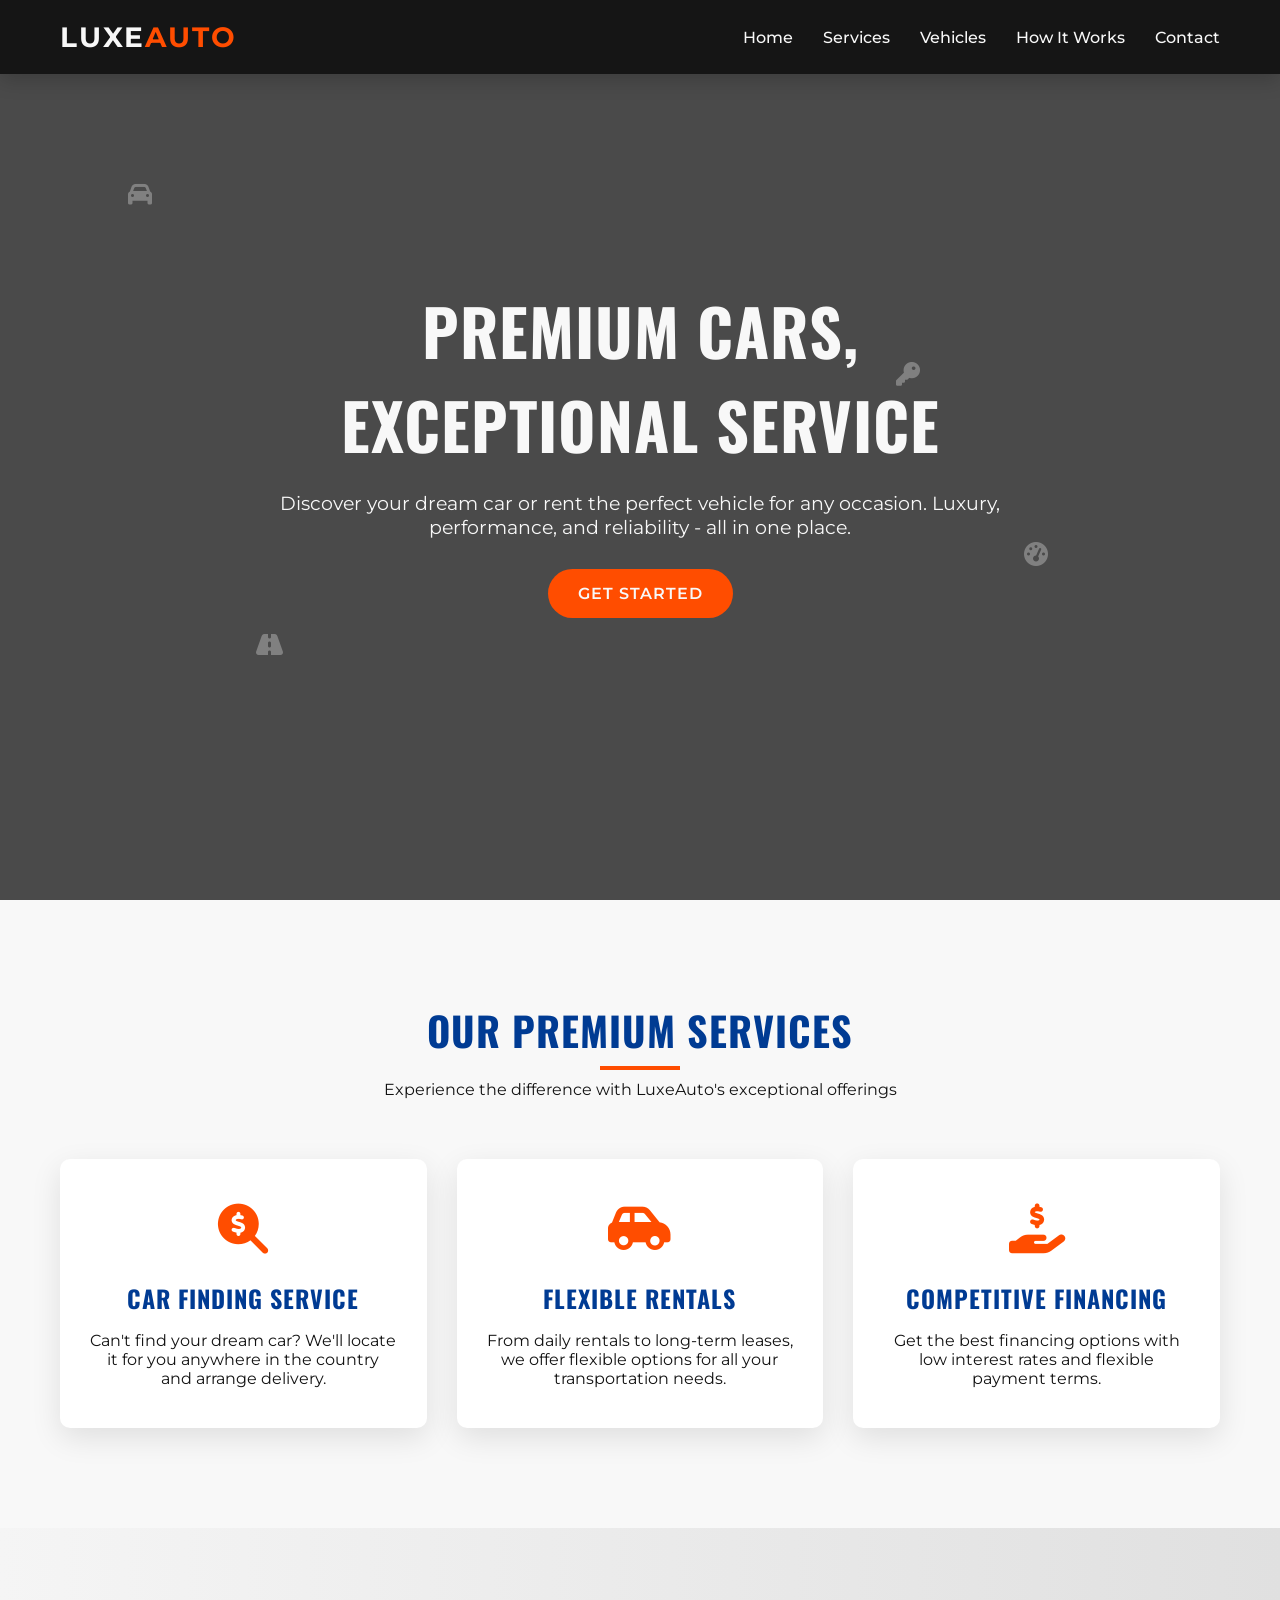
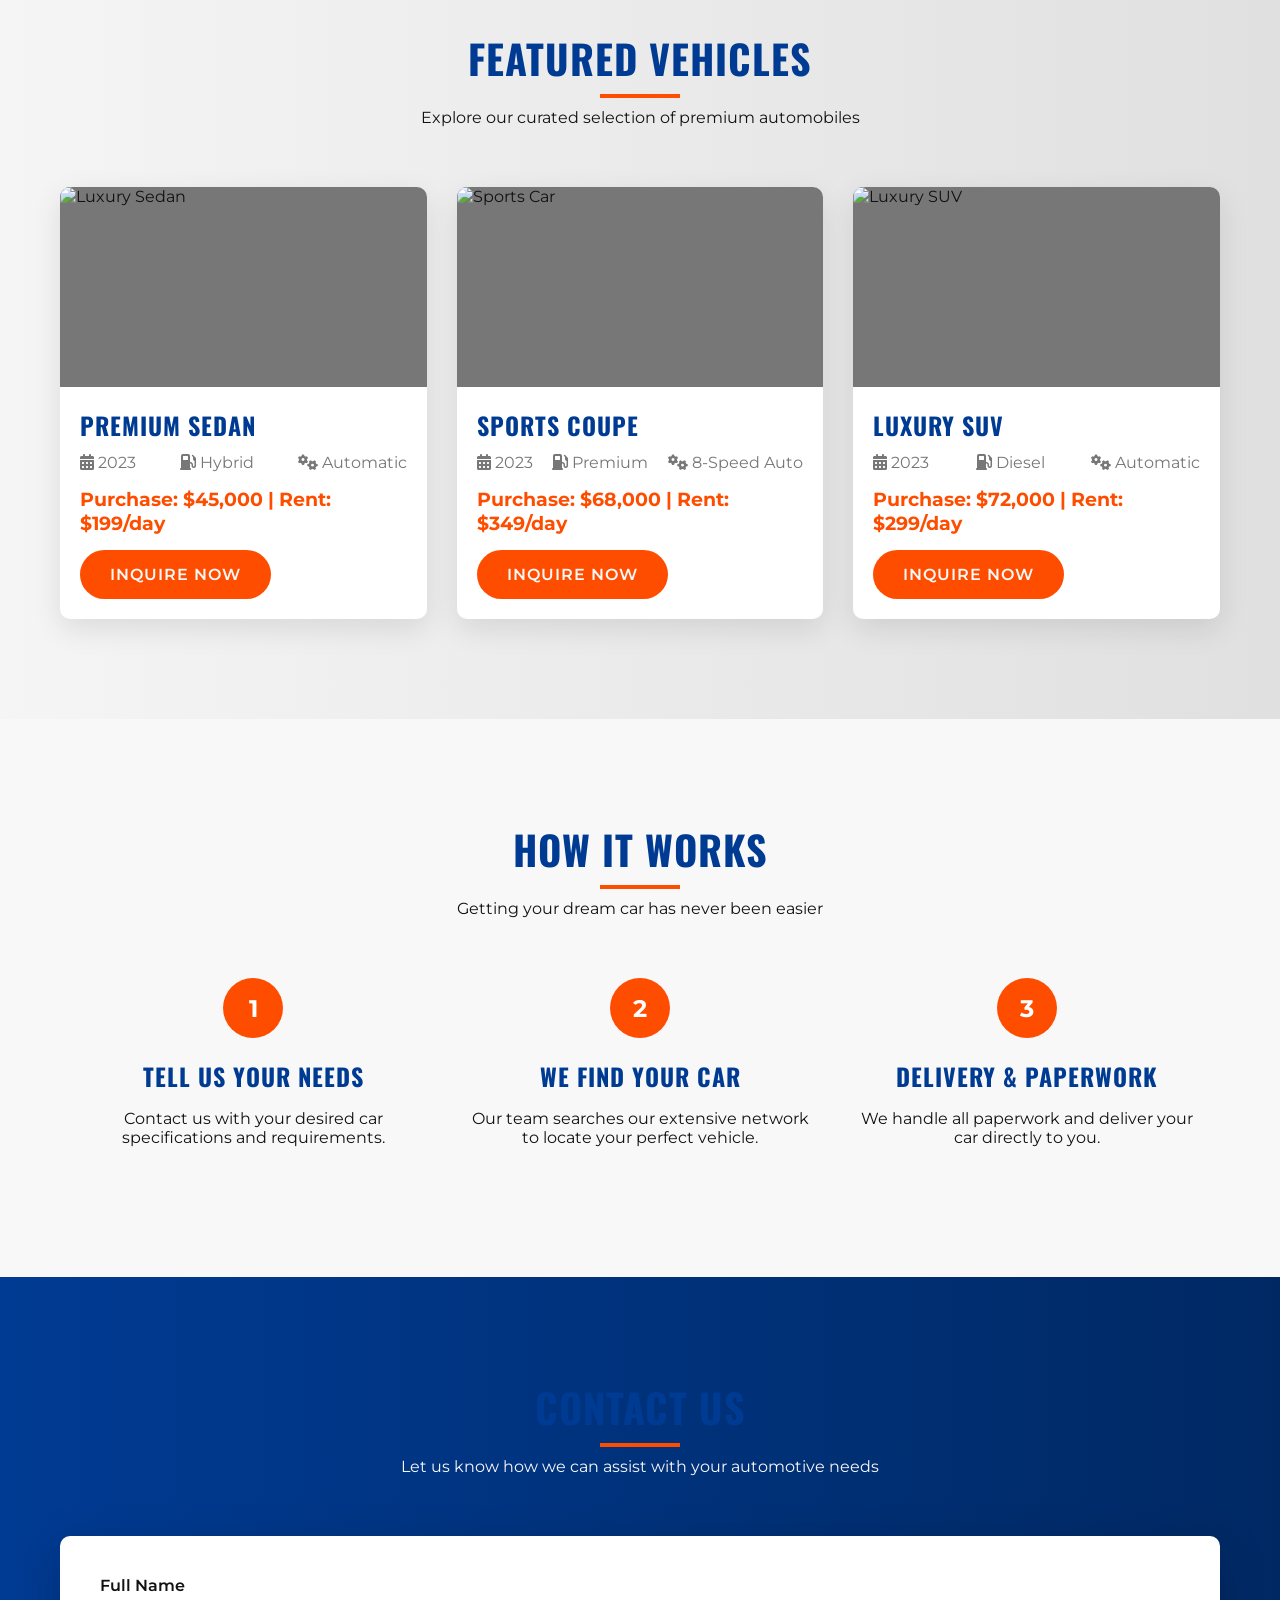
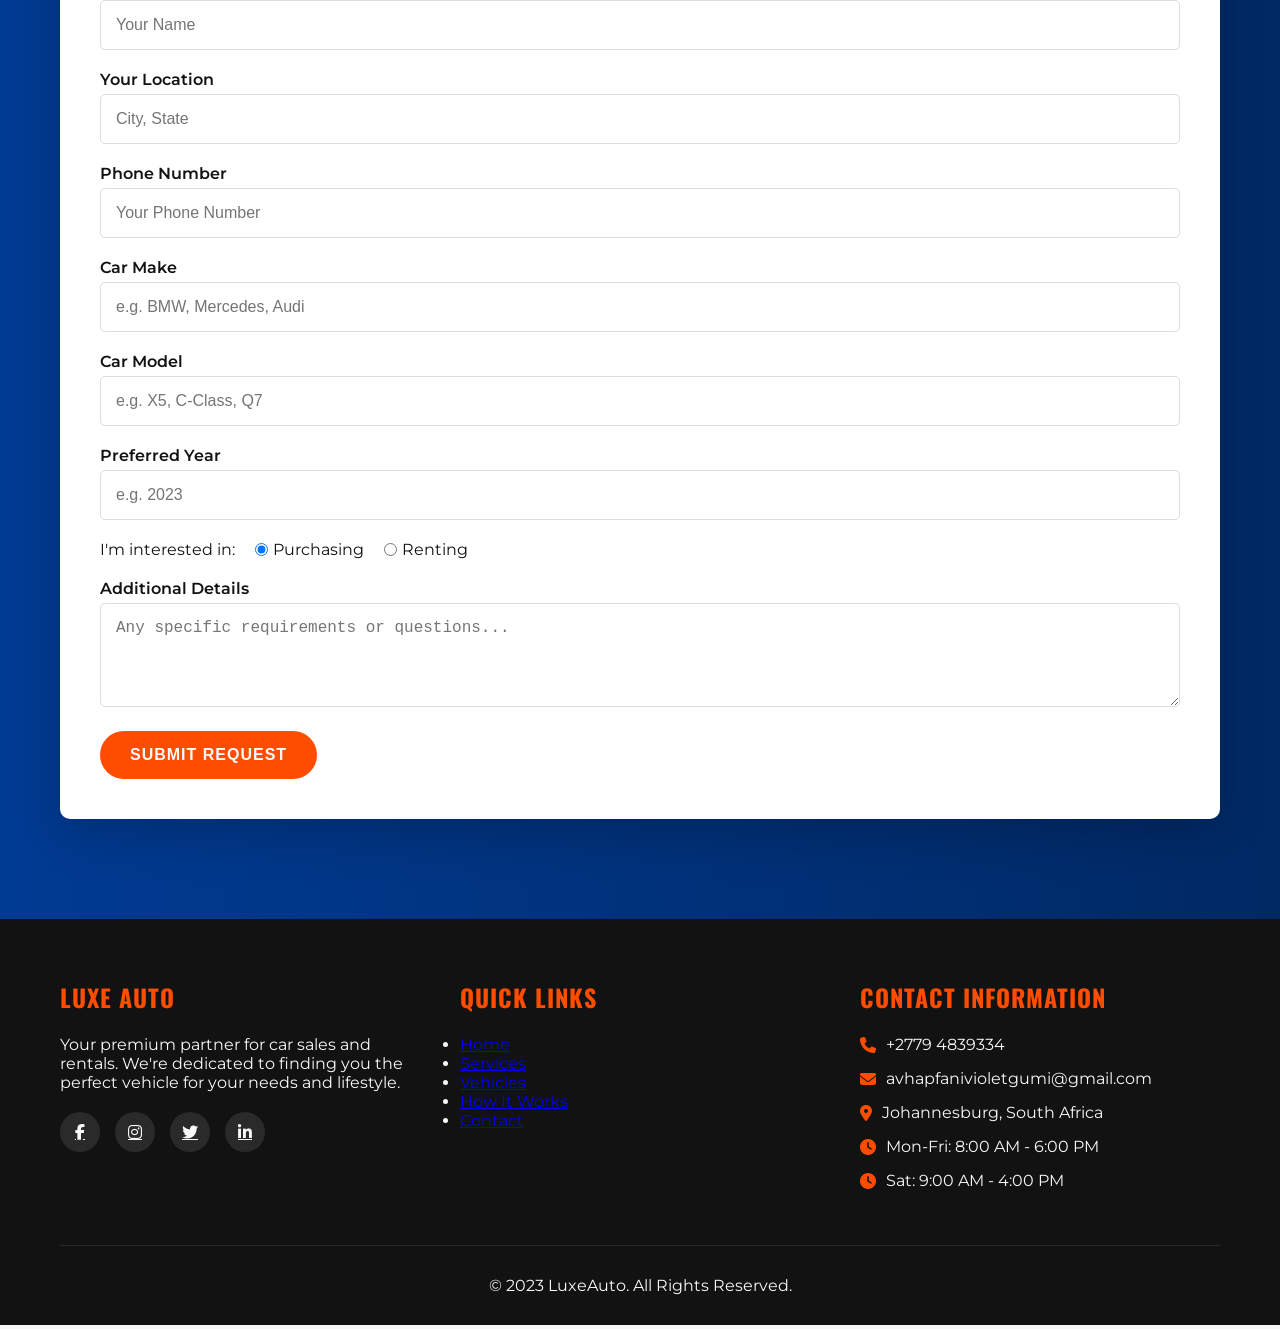
==== index.html @ b111d499 "Update index.html" ====
<!DOCTYPE html>
<html lang="en">
<head>
    <meta charset="UTF-8">
    <meta name="viewport" content="width=device-width, initial-scale=1.0">
    <title>LuxeAuto | Premium Car Sales & Rentals</title>
    <link rel="stylesheet" href="https://cdnjs.cloudflare.com/ajax/libs/font-awesome/6.4.0/css/all.min.css">
    <link href="https://fonts.googleapis.com/css2?family=Montserrat:wght@300;400;600;700&family=Oswald:wght@500;600;700&display=swap" rel="stylesheet">
    <style>
        :root {
            --primary: #ff4d00;
            --secondary: #003b93;
            --dark: #121212;
            --light: #f8f8f8;
            --gray: #777;
        }
        
        * {
            margin: 0;
            padding: 0;
            box-sizing: border-box;
        }
        
        body {
            font-family: 'Montserrat', sans-serif;
            color: var(--dark);
            background-color: var(--light);
            overflow-x: hidden;
        }
        
        h1, h2, h3, h4, h5 {
            font-family: 'Oswald', sans-serif;
            text-transform: uppercase;
            letter-spacing: 1px;
        }
        
        .container {
            width: 100%;
            max-width: 1200px;
            margin: 0 auto;
            padding: 0 20px;
        }
        
        /* Header & Navigation */
        header {
            background-color: rgba(18, 18, 18, 0.95);
            position: fixed;
            width: 100%;
            z-index: 1000;
            box-shadow: 0 5px 20px rgba(0, 0, 0, 0.2);
        }
        
        .header-content {
            display: flex;
            justify-content: space-between;
            align-items: center;
            padding: 20px 0;
        }
        
        .logo {
            display: flex;
            align-items: center;
        }
        
        .logo-text {
            color: var(--light);
            font-size: 28px;
            font-weight: 700;
            letter-spacing: 2px;
        }
        
        .logo-text span {
            color: var(--primary);
        }
        
        nav ul {
            display: flex;
            list-style: none;
        }
        
        nav ul li {
            margin-left: 30px;
        }
        
        nav ul li a {
            color: var(--light);
            text-decoration: none;
            font-size: 16px;
            font-weight: 500;
            transition: color 0.3s;
        }
        
        nav ul li a:hover {
            color: var(--primary);
        }
        
        /* Hero Section */
        .hero {
            height: 100vh;
            background: linear-gradient(rgba(0, 0, 0, 0.7), rgba(0, 0, 0, 0.7)), url('https://images.unsplash.com/photo-1535732820275-9ffd998cac22?ixlib=rb-4.0.3&ixid=M3wxMjA3fDB8MHxwaG90by1wYWdlfHx8fGVufDB8fHx8fA%3D%3D&auto=format&fit=crop&w=1770&q=80') no-repeat center center/cover;
            display: flex;
            align-items: center;
            text-align: center;
            color: var(--light);
            position: relative;
            overflow: hidden;
        }
        
        .hero-content {
            max-width: 800px;
            margin: 0 auto;
            padding: 0 20px;
            z-index: 2;
        }
        
        .hero h1 {
            font-size: 4rem;
            margin-bottom: 20px;
            animation: fadeInDown 1.5s ease;
        }
        
        .hero p {
            font-size: 1.2rem;
            margin-bottom: 30px;
            animation: fadeInUp 1.5s ease;
        }
        
        .btn {
            display: inline-block;
            padding: 15px 30px;
            background-color: var(--primary);
            color: var(--light);
            text-decoration: none;
            border-radius: 30px;
            font-weight: 600;
            text-transform: uppercase;
            letter-spacing: 1px;
            transition: all 0.3s;
            border: none;
            cursor: pointer;
            font-size: 16px;
        }
        
        .btn:hover {
            background-color: var(--secondary);
            transform: translateY(-3px);
            box-shadow: 0 10px 20px rgba(0, 0, 0, 0.2);
        }
        
        /* Features Section */
        .features {
            padding: 100px 0;
            background-color: var(--light);
        }
        
        .section-title {
            text-align: center;
            margin-bottom: 60px;
        }
        
        .section-title h2 {
            font-size: 2.5rem;
            color: var(--secondary);
            margin-bottom: 20px;
            position: relative;
            display: inline-block;
        }
        
        .section-title h2::after {
            content: '';
            position: absolute;
            bottom: -10px;
            left: 50%;
            transform: translateX(-50%);
            width: 80px;
            height: 4px;
            background-color: var(--primary);
        }
        
        .features-grid {
            display: grid;
            grid-template-columns: repeat(auto-fit, minmax(300px, 1fr));
            gap: 30px;
        }
        
        .feature-card {
            background-color: white;
            padding: 40px 30px;
            border-radius: 10px;
            text-align: center;
            box-shadow: 0 10px 30px rgba(0, 0, 0, 0.1);
            transition: transform 0.3s, box-shadow 0.3s;
        }
        
        .feature-card:hover {
            transform: translateY(-10px);
            box-shadow: 0 15px 40px rgba(0, 0, 0, 0.2);
        }
        
        .feature-icon {
            font-size: 50px;
            color: var(--primary);
            margin-bottom: 20px;
        }
        
        .feature-card h3 {
            font-size: 1.5rem;
            margin-bottom: 15px;
            color: var(--secondary);
        }
        
        /* Cars Showcase */
        .showcase {
            padding: 100px 0;
            background: linear-gradient(to right, #f5f5f5, #e0e0e0);
        }
        
        .cars-grid {
            display: grid;
            grid-template-columns: repeat(auto-fit, minmax(300px, 1fr));
            gap: 30px;
        }
        
        .car-card {
            background-color: white;
            border-radius: 10px;
            overflow: hidden;
            box-shadow: 0 10px 30px rgba(0, 0, 0, 0.1);
            transition: transform 0.3s;
        }
        
        .car-card:hover {
            transform: translateY(-10px);
        }
        
        .car-image {
            height: 200px;
            background-color: var(--gray);
            overflow: hidden;
        }
        
        .car-image img {
            width: 100%;
            height: 100%;
            object-fit: cover;
            transition: transform 0.5s;
        }
        
        .car-card:hover .car-image img {
            transform: scale(1.1);
        }
        
        .car-details {
            padding: 20px;
        }
        
        .car-details h3 {
            font-size: 1.5rem;
            margin-bottom: 10px;
            color: var(--secondary);
        }
        
        .car-specs {
            display: flex;
            justify-content: space-between;
            margin-bottom: 15px;
            color: var(--gray);
        }
        
        .car-price {
            color: var(--primary);
            font-weight: 700;
            font-size: 1.2rem;
            margin-bottom: 15px;
        }
        
        /* How It Works */
        .process {
            padding: 100px 0;
            background-color: var(--light);
        }
        
        .steps {
            display: flex;
            justify-content: space-between;
            margin-top: 50px;
            flex-wrap: wrap;
        }
        
        .step {
            flex: 1;
            min-width: 250px;
            text-align: center;
            padding: 0 20px;
            position: relative;
            margin-bottom: 30px;
        }
        
        .step-number {
            width: 60px;
            height: 60px;
            background-color: var(--primary);
            color: white;
            border-radius: 50%;
            display: flex;
            align-items: center;
            justify-content: center;
            font-size: 24px;
            font-weight: 700;
            margin: 0 auto 20px;
        }
        
        .step h3 {
            font-size: 1.5rem;
            margin-bottom: 15px;
            color: var(--secondary);
        }
        
        /* Contact Form */
        .contact {
            padding: 100px 0;
            background: linear-gradient(to right, var(--secondary), #002964);
            color: var(--light);
        }
        
        .contact-form {
            background-color: white;
            padding: 40px;
            border-radius: 10px;
            box-shadow: 0 15px 50px rgba(0, 0, 0, 0.2);
            color: var(--dark);
        }
        
        .form-group {
            margin-bottom: 20px;
        }
        
        .form-group label {
            display: block;
            margin-bottom: 5px;
            font-weight: 600;
        }
        
        .form-control {
            width: 100%;
            padding: 15px;
            border: 1px solid #ddd;
            border-radius: 5px;
            font-size: 16px;
            transition: border-color 0.3s;
        }
        
        .form-control:focus {
            border-color: var(--primary);
            outline: none;
        }
        
        .radio-group {
            display: flex;
            gap: 20px;
            margin-bottom: 20px;
        }
        
        .radio-option {
            display: flex;
            align-items: center;
        }
        
        .radio-option input {
            margin-right: 5px;
        }
        
        /* Footer */
        footer {
            background-color: var(--dark);
            color: var(--light);
            padding: 60px 0 30px;
        }
        
        .footer-content {
            display: grid;
            grid-template-columns: repeat(auto-fit, minmax(250px, 1fr));
            gap: 40px;
            margin-bottom: 40px;
        }
        
        .footer-section h3 {
            font-size: 1.5rem;
            margin-bottom: 20px;
            color: var(--primary);
        }
        
        .contact-info {
            list-style: none;
        }
        
        .contact-info li {
            margin-bottom: 15px;
            display: flex;
            align-items: center;
        }
        
        .contact-info i {
            margin-right: 10px;
            color: var(--primary);
        }
        
        .social-icons {
            display: flex;
            gap: 15px;
            margin-top: 20px;
        }
        
        .social-icons a {
            display: inline-flex;
            align-items: center;
            justify-content: center;
            width: 40px;
            height: 40px;
            background-color: rgba(255, 255, 255, 0.1);
            border-radius: 50%;
            color: var(--light);
            transition: all 0.3s;
        }
        
        .social-icons a:hover {
            background-color: var(--primary);
            transform: translateY(-3px);
        }
        
        .footer-bottom {
            text-align: center;
            padding-top: 30px;
            border-top: 1px solid rgba(255, 255, 255, 0.1);
        }
        
        /* Animations */
        @keyframes fadeInDown {
            from {
                opacity: 0;
                transform: translateY(-50px);
            }
            to {
                opacity: 1;
                transform: translateY(0);
            }
        }
        
        @keyframes fadeInUp {
            from {
                opacity: 0;
                transform: translateY(50px);
            }
            to {
                opacity: 1;
                transform: translateY(0);
            }
        }
        
        .animate {
            opacity: 0;
            transform: translateY(50px);
            transition: opacity 0.8s ease, transform 0.8s ease;
        }
        
        .animate.animated {
            opacity: 1;
            transform: translateY(0);
        }
        
        /* Moving elements */
        .moving-element {
            position: absolute;
            animation: move 20s linear infinite;
        }
        
        @keyframes move {
            0% {
                transform: translate(0, 0) rotate(0deg);
            }
            25% {
                transform: translate(100px, 50px) rotate(90deg);
            }
            50% {
                transform: translate(50px, 100px) rotate(180deg);
            }
            75% {
                transform: translate(-50px, 50px) rotate(270deg);
            }
            100% {
                transform: translate(0, 0) rotate(360deg);
            }
        }
        
        /* Responsive */
        @media (max-width: 768px) {
            .header-content {
                flex-direction: column;
                text-align: center;
            }
            
            nav ul {
                margin-top: 20px;
                justify-content: center;
            }
            
            nav ul li {
                margin: 0 10px;
            }
            
            .hero h1 {
                font-size: 2.5rem;
            }
            
            .steps {
                flex-direction: column;
            }
            
            .step {
                margin-bottom: 40px;
            }
        }
    </style>
</head>
<body>
    <!-- Header -->
    <header>
        <div class="container">
            <div class="header-content">
                <div class="logo">
                    <div class="logo-text">LUXE<span>AUTO</span></div>
                </div>
                <nav>
                    <ul>
                        <li><a href="#home">Home</a></li>
                        <li><a href="#features">Services</a></li>
                        <li><a href="#showcase">Vehicles</a></li>
                        <li><a href="#process">How It Works</a></li>
                        <li><a href="#contact">Contact</a></li>
                    </ul>
                </nav>
            </div>
        </div>
    </header>

    <!-- Hero Section -->
    <section class="hero" id="home">
        <div class="hero-content">
            <h1>Premium Cars, Exceptional Service</h1>
            <p>Discover your dream car or rent the perfect vehicle for any occasion. Luxury, performance, and reliability - all in one place.</p>
            <a href="#contact" class="btn">Get Started</a>
        </div>
        
        <!-- Animated elements -->
        <div class="moving-element" style="top: 20%; left: 10%; font-size: 24px; color: rgba(255,255,255,0.3);">
            <i class="fas fa-car"></i>
        </div>
        <div class="moving-element" style="top: 60%; left: 80%; font-size: 24px; color: rgba(255,255,255,0.3);">
            <i class="fas fa-tachometer-alt"></i>
        </div>
        <div class="moving-element" style="top: 40%; left: 70%; font-size: 24px; color: rgba(255,255,255,0.3);">
            <i class="fas fa-key"></i>
        </div>
        <div class="moving-element" style="top: 70%; left: 20%; font-size: 24px; color: rgba(255,255,255,0.3);">
            <i class="fas fa-road"></i>
        </div>
    </section>

    <!-- Features Section -->
    <section class="features" id="features">
        <div class="container">
            <div class="section-title">
                <h2>Our Premium Services</h2>
                <p>Experience the difference with LuxeAuto's exceptional offerings</p>
            </div>
            <div class="features-grid">
                <div class="feature-card animate">
                    <div class="feature-icon">
                        <i class="fas fa-search-dollar"></i>
                    </div>
                    <h3>Car Finding Service</h3>
                    <p>Can't find your dream car? We'll locate it for you anywhere in the country and arrange delivery.</p>
                </div>
                <div class="feature-card animate">
                    <div class="feature-icon">
                        <i class="fas fa-car-side"></i>
                    </div>
                    <h3>Flexible Rentals</h3>
                    <p>From daily rentals to long-term leases, we offer flexible options for all your transportation needs.</p>
                </div>
                <div class="feature-card animate">
                    <div class="feature-icon">
                        <i class="fas fa-hand-holding-usd"></i>
                    </div>
                    <h3>Competitive Financing</h3>
                    <p>Get the best financing options with low interest rates and flexible payment terms.</p>
                </div>
            </div>
        </div>
    </section>

    <!-- Cars Showcase -->
    <section class="showcase" id="showcase">
        <div class="container">
            <div class="section-title">
                <h2>Featured Vehicles</h2>
                <p>Explore our curated selection of premium automobiles</p>
            </div>
            <div class="cars-grid">
                <div class="car-card animate">
                    <div class="car-image">
                        <img src="https://images.unsplash.com/photo-1549399542-7e82138d43aa?ixlib=rb-4.0.3&ixid=M3wxMjA3fDB8MHxwaG90by1wYWdlfHx8fGVufDB8fHx8fA%3D%3D&auto=format&fit=crop&w=774&q=80" alt="Luxury Sedan">
                    </div>
                    <div class="car-details">
                        <h3>Premium Sedan</h3>
                        <div class="car-specs">
                            <span><i class="fas fa-calendar-alt"></i> 2023</span>
                            <span><i class="fas fa-gas-pump"></i> Hybrid</span>
                            <span><i class="fas fa-cogs"></i> Automatic</span>
                        </div>
                        <div class="car-price">
                            Purchase: $45,000 | Rent: $199/day
                        </div>
                        <a href="#contact" class="btn">Inquire Now</a>
                    </div>
                </div>
                <div class="car-card animate">
                    <div class="car-image">
                        <img src="https://images.unsplash.com/photo-1553440569-bcc63803a83d?ixlib=rb-4.0.3&ixid=M3wxMjA3fDB8MHxwaG90by1wYWdlfHx8fGVufDB8fHx8fA%3D%3D&auto=format&fit=crop&w=775&q=80" alt="Sports Car">
                    </div>
                    <div class="car-details">
                        <h3>Sports Coupe</h3>
                        <div class="car-specs">
                            <span><i class="fas fa-calendar-alt"></i> 2023</span>
                            <span><i class="fas fa-gas-pump"></i> Premium</span>
                            <span><i class="fas fa-cogs"></i> 8-Speed Auto</span>
                        </div>
                        <div class="car-price">
                            Purchase: $68,000 | Rent: $349/day
                        </div>
                        <a href="#contact" class="btn">Inquire Now</a>
                    </div>
                </div>
                <div class="car-card animate">
                    <div class="car-image">
                        <img src="https://images.unsplash.com/photo-1503376780353-7e6692767b70?ixlib=rb-4.0.3&ixid=M3wxMjA3fDB8MHxwaG90by1wYWdlfHx8fGVufDB8fHx8fA%3D%3D&auto=format&fit=crop&w=1770&q=80" alt="Luxury SUV">
                    </div>
                    <div class="car-details">
                        <h3>Luxury SUV</h3>
                        <div class="car-specs">
                            <span><i class="fas fa-calendar-alt"></i> 2023</span>
                            <span><i class="fas fa-gas-pump"></i> Diesel</span>
                            <span><i class="fas fa-cogs"></i> Automatic</span>
                        </div>
                        <div class="car-price">
                            Purchase: $72,000 | Rent: $299/day
                        </div>
                        <a href="#contact" class="btn">Inquire Now</a>
                    </div>
                </div>
            </div>
        </div>
    </section>

    <!-- How It Works -->
    <section class="process" id="process">
        <div class="container">
            <div class="section-title">
                <h2>How It Works</h2>
                <p>Getting your dream car has never been easier</p>
            </div>
            <div class="steps">
                <div class="step animate">
                    <div class="step-number">1</div>
                    <h3>Tell Us Your Needs</h3>
                    <p>Contact us with your desired car specifications and requirements.</p>
                </div>
                <div class="step animate">
                    <div class="step-number">2</div>
                    <h3>We Find Your Car</h3>
                    <p>Our team searches our extensive network to locate your perfect vehicle.</p>
                </div>
                <div class="step animate">
                    <div class="step-number">3</div>
                    <h3>Delivery & Paperwork</h3>
                    <p>We handle all paperwork and deliver your car directly to you.</p>
                </div>
            </div>
        </div>
    </section>

    <!-- Contact Form -->
    <section class="contact" id="contact">
        <div class="container">
            <div class="section-title">
                <h2>Contact Us</h2>
                <p>Let us know how we can assist with your automotive needs</p>
            </div>
            <div class="contact-form animate">
                <form id="carRequestForm">
                    <div class="form-group">
                        <label for="name">Full Name</label>
                        <input type="text" id="name" class="form-control" placeholder="Your Name" required>
                    </div>
                    <div class="form-group">
                        <label for="location">Your Location</label>
                        <input type="text" id="location" class="form-control" placeholder="City, State" required>
                    </div>
                    <div class="form-group">
                        <label for="phone">Phone Number</label>
                        <input type="tel" id="phone" class="form-control" placeholder="Your Phone Number" required>
                    </div>
                    <div class="form-group">
                        <label for="carMake">Car Make</label>
                        <input type="text" id="carMake" class="form-control" placeholder="e.g. BMW, Mercedes, Audi" required>
                    </div>
                    <div class="form-group">
                        <label for="carModel">Car Model</label>
                        <input type="text" id="carModel" class="form-control" placeholder="e.g. X5, C-Class, Q7" required>
                    </div>
                    <div class="form-group">
                        <label for="carYear">Preferred Year</label>
                        <input type="number" id="carYear" class="form-control" placeholder="e.g. 2023" min="1990" max="2024" required>
                    </div>
                    <div class="radio-group">
                        <label>I'm interested in:</label>
                        <div class="radio-option">
                            <input type="radio" id="purchase" name="interest" value="purchase" checked>
                            <label for="purchase">Purchasing</label>
                        </div>
                        <div class="radio-option">
                            <input type="radio" id="rent" name="interest" value="rent">
                            <label for="rent">Renting</label>
                        </div>
                    </div>
                    <div class="form-group">
                        <label for="message">Additional Details</label>
                        <textarea id="message" class="form-control" rows="4" placeholder="Any specific requirements or questions..."></textarea>
                    </div>
                    <button type="submit" class="btn">Submit Request</button>
                </form>
            </div>
        </div>
    </section>

    <!-- Footer -->
    <footer>
        <div class="container">
            <div class="footer-content">
                <div class="footer-section">
                    <h3>LUXE AUTO</h3>
                    <p>Your premium partner for car sales and rentals. We're dedicated to finding you the perfect vehicle for your needs and lifestyle.</p>
                    <div class="social-icons">
                        <a href="#"><i class="fab fa-facebook-f"></i></a>
                        <a href="#"><i class="fab fa-instagram"></i></a>
                        <a href="#"><i class="fab fa-twitter"></i></a>
                        <a href="#"><i class="fab fa-linkedin-in"></i></a>
                    </div>
                </div>
                <div class="footer-section">
                    <h3>Quick Links</h3>
                    <ul>
                        <li><a href="#home">Home</a></li>
                        <li><a href="#features">Services</a></li>
                        <li><a href="#showcase">Vehicles</a></li>
                        <li><a href="#process">How It Works</a></li>
                        <li><a href="#contact">Contact</a></li>
                    </ul>
                </div>
                <div class="footer-section">
                    <h3>Contact Information</h3>
                    <ul class="contact-info">
                        <li><i class="fas fa-phone"></i> +2779 4839334</li>
                        <li><i class="fas fa-envelope"></i> avhapfanivioletgumi@gmail.com</li>
                        <li><i class="fas fa-map-marker-alt"></i> Johannesburg, South Africa</li>
                        <li><i class="fas fa-clock"></i> Mon-Fri: 8:00 AM - 6:00 PM</li>
                        <li><i class="fas fa-clock"></i> Sat: 9:00 AM - 4:00 PM</li>
                    </ul>
                </div>
            </div>
            <div class="footer-bottom">
                <p>&copy; 2023 LuxeAuto. All Rights Reserved.</p>
            </div>
        </div>
    </footer>

    <script>
        // Animation on scroll
        document.addEventListener('DOMContentLoaded', function() {
            const animatedElements = document.querySelectorAll('.animate');
            
            const observer = new IntersectionObserver((entries) => {
                entries.forEach(entry => {
                    if (entry.isIntersecting) {
                        entry.target.classList.add('animated');
                    }
                });
            }, {
                threshold: 0.1
            });
            
            animatedElements.forEach(element => {
                observer.observe(element);
            });
            
            // Form submission
            document.getElementById('carRequestForm').addEventListener('submit', function(e) {
                e.preventDefault();
                
                // Get form values
                const name = document.getElementById('name').value;
                const location = document.getElementById('location').value;
                const phone = document.getElementById('phone').value;
                const carMake = document.getElementById('carMake').value;
                const carModel = document.getElementById('carModel').value;
                const carYear = document.getElementById('carYear').value;
                const interest = document.querySelector('input[name="interest"]:checked').value;
                const message = document.getElementById('message').value;
                
                // Create WhatsApp message
                const whatsappMessage = `Hello LuxeAuto!%0A%0A*Car Request Details*%0A%0AName: ${name}%0ALocation: ${location}%0APhone: ${phone}%0AInterest: ${interest}%0ACar: ${carMake} ${carModel} ${carYear}%0AAdditional Details: ${message}`;
                
                // Open WhatsApp with pre-filled message
                window.open(`https://wa.me/27794839334?text=${whatsappMessage}`, '_blank');
                
                // Show success message
                alert('Thank you for your inquiry! We will contact you shortly.');
                this.reset();
            });
        });
    </script>
</body>
</html>
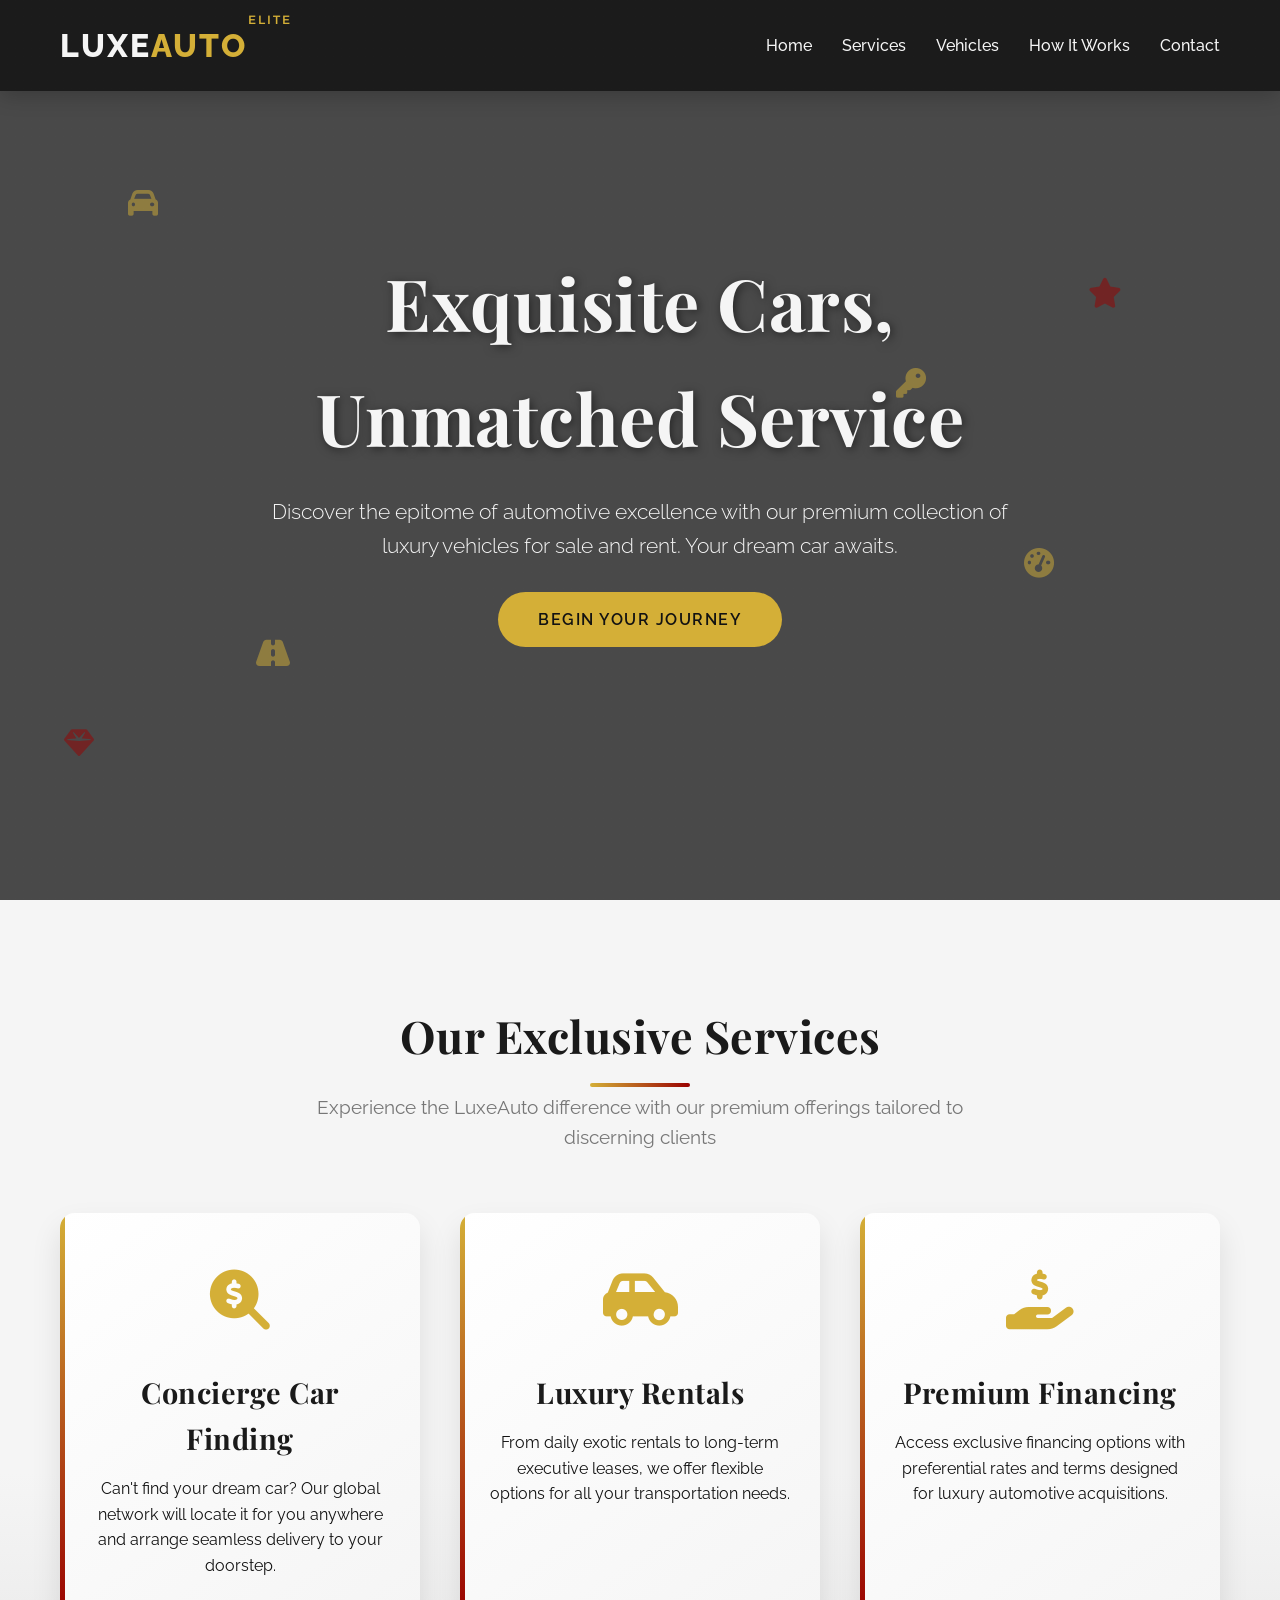
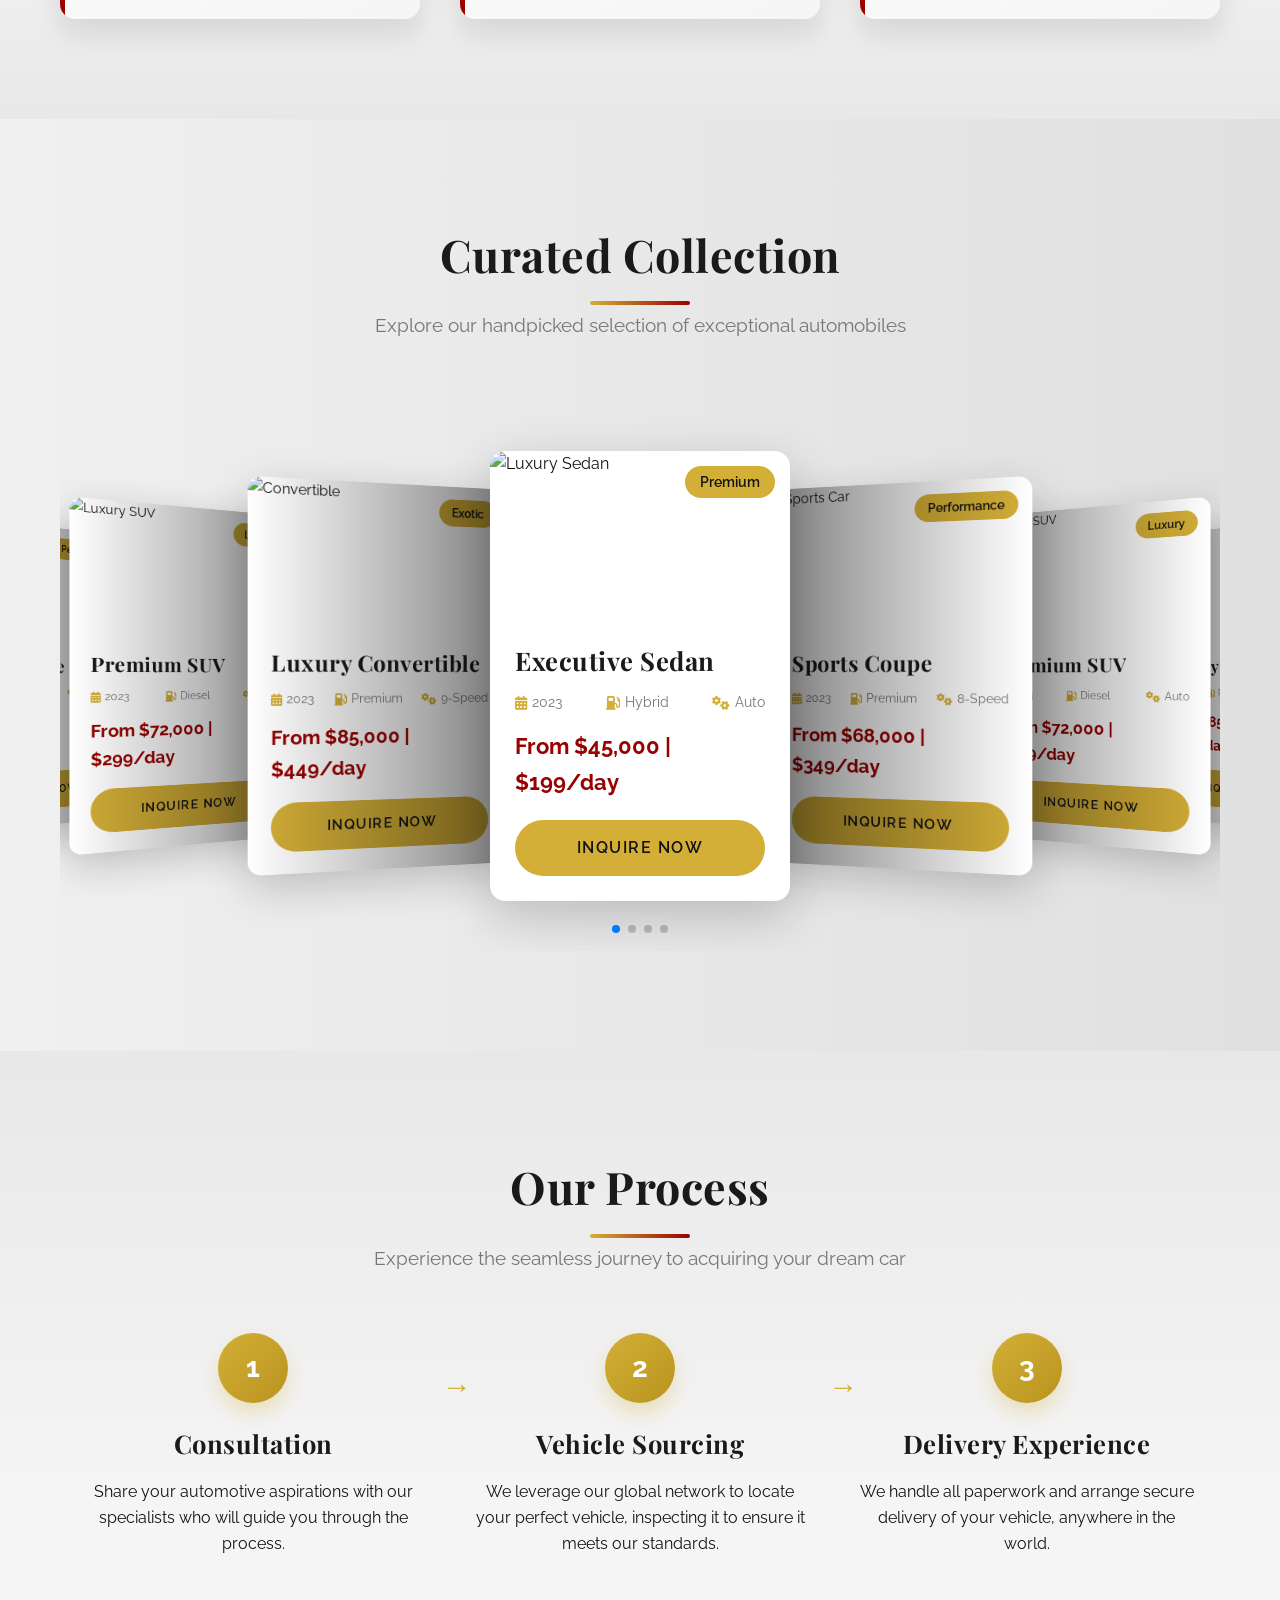
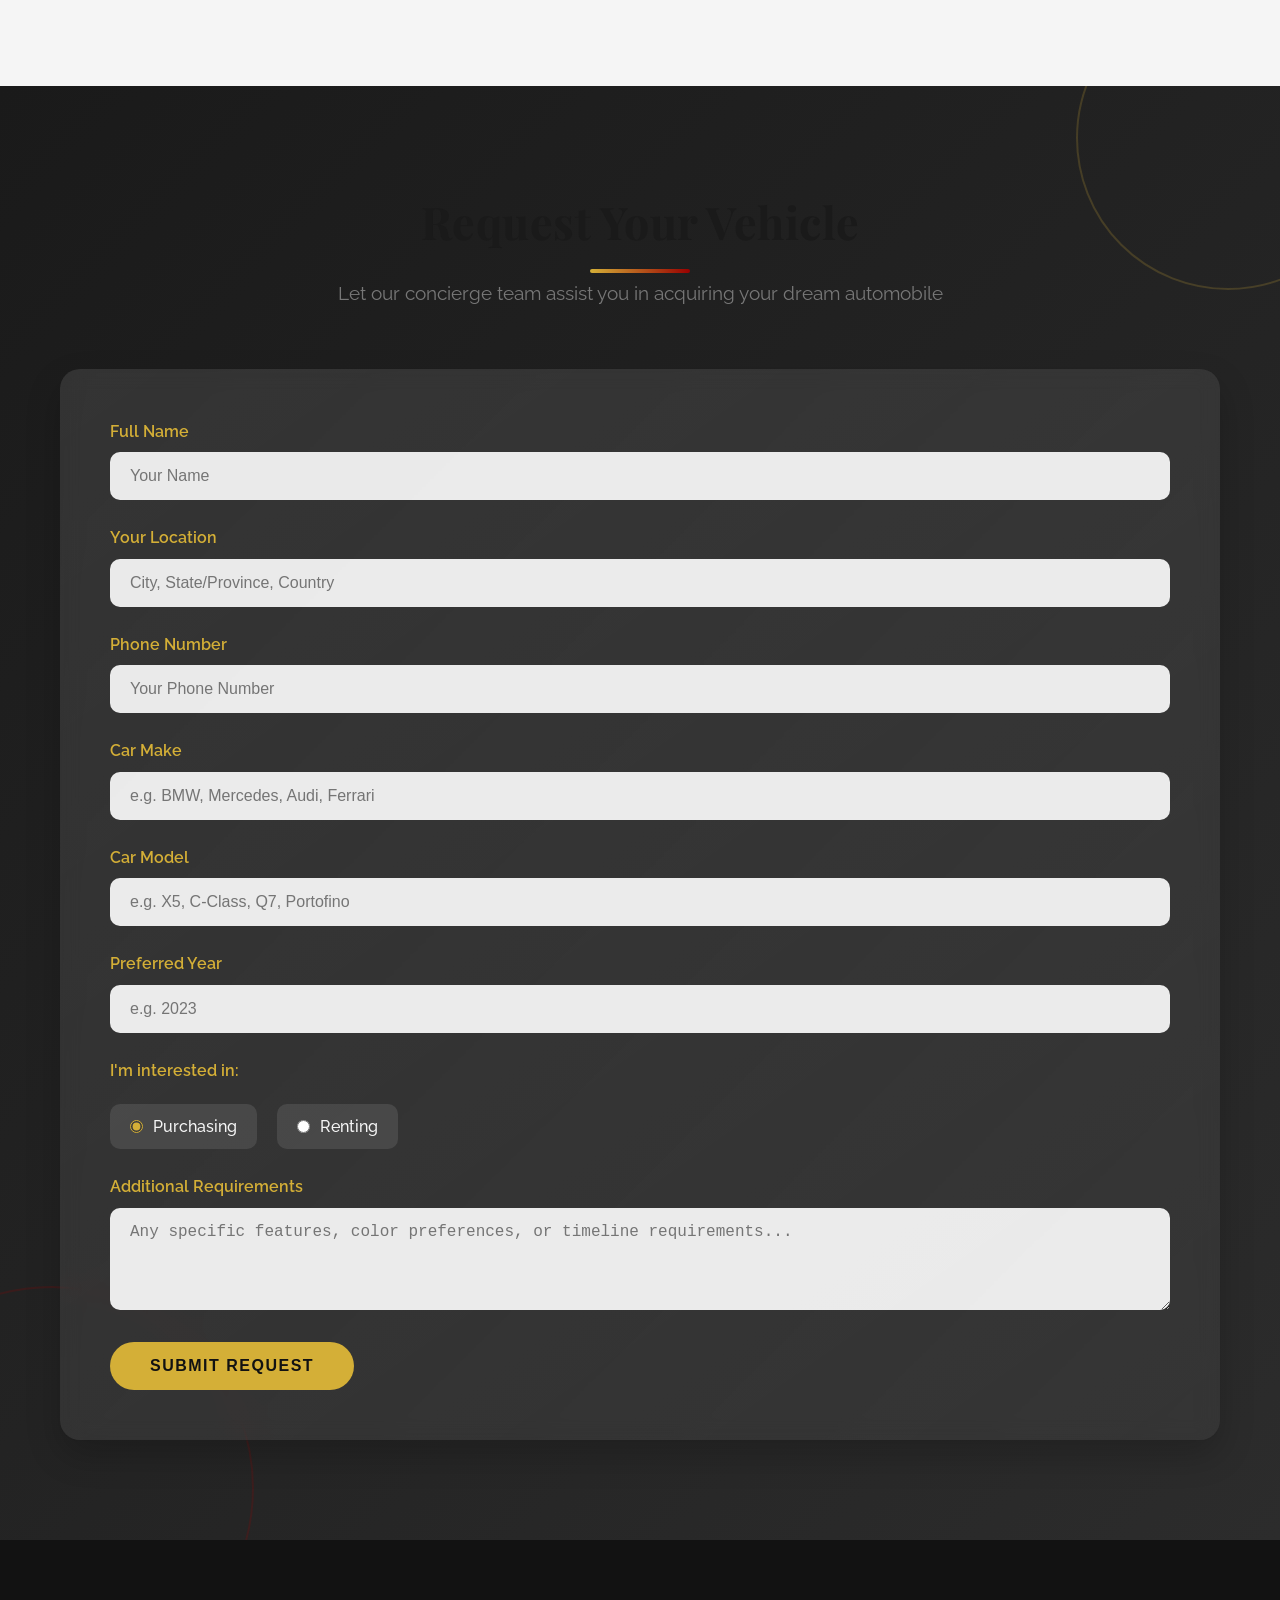
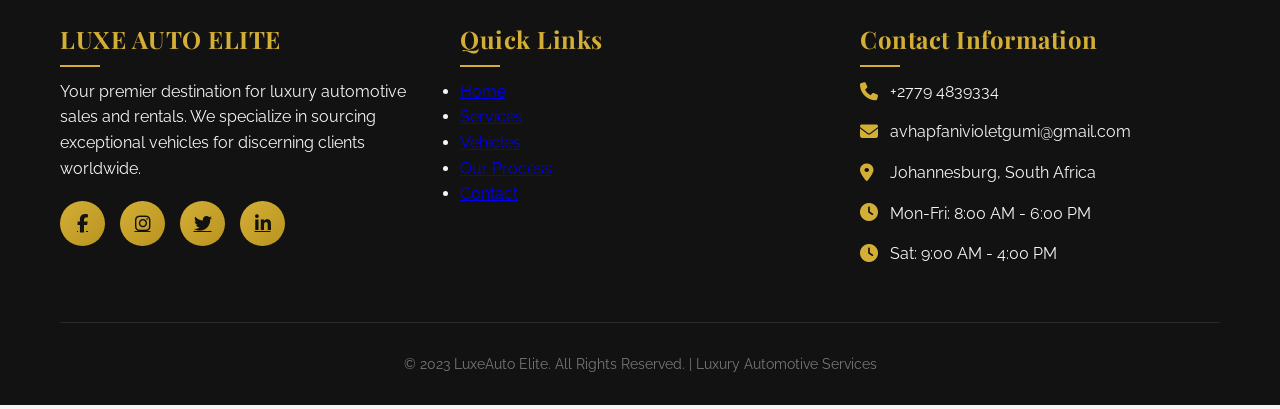
==== commit 5d006279: "Update index.html" ====
--- a/index.html
+++ b/index.html
@@ -3,16 +3,20 @@
 <head>
     <meta charset="UTF-8">
     <meta name="viewport" content="width=device-width, initial-scale=1.0">
-    <title>LuxeAuto | Premium Car Sales & Rentals</title>
+    <title>LuxeAuto Elite | Premium Car Sales & Rentals</title>
     <link rel="stylesheet" href="https://cdnjs.cloudflare.com/ajax/libs/font-awesome/6.4.0/css/all.min.css">
-    <link href="https://fonts.googleapis.com/css2?family=Montserrat:wght@300;400;600;700&family=Oswald:wght@500;600;700&display=swap" rel="stylesheet">
+    <link href="https://fonts.googleapis.com/css2?family=Montserrat:wght@300;400;600;700&family=Playfair+Display:wght@400;700;800&family=Raleway:wght@300;400;600;700&display=swap" rel="stylesheet">
+    <link rel="stylesheet" href="https://cdn.jsdelivr.net/npm/swiper@8/swiper-bundle.min.css">
     <style>
         :root {
-            --primary: #ff4d00;
-            --secondary: #003b93;
+            --primary: #D4AF37;
+            --secondary: #1a1a1a;
+            --accent: #990000;
+            --light: #f5f5f5;
             --dark: #121212;
-            --light: #f8f8f8;
             --gray: #777;
+            --gold-light: #f7e8c8;
+            --gold-dark: #b8941f;
         }
         
         * {
@@ -22,16 +26,17 @@
         }
         
         body {
-            font-family: 'Montserrat', sans-serif;
+            font-family: 'Raleway', sans-serif;
             color: var(--dark);
             background-color: var(--light);
             overflow-x: hidden;
+            line-height: 1.6;
         }
         
         h1, h2, h3, h4, h5 {
-            font-family: 'Oswald', sans-serif;
-            text-transform: uppercase;
-            letter-spacing: 1px;
+            font-family: 'Playfair Display', serif;
+            font-weight: 700;
+            letter-spacing: 0.5px;
         }
         
         .container {
@@ -43,11 +48,17 @@
         
         /* Header & Navigation */
         header {
-            background-color: rgba(18, 18, 18, 0.95);
+            background-color: rgba(26, 26, 26, 0.95);
             position: fixed;
             width: 100%;
             z-index: 1000;
             box-shadow: 0 5px 20px rgba(0, 0, 0, 0.2);
+            transition: all 0.4s ease;
+        }
+        
+        header.scrolled {
+            padding: 10px 0;
+            background-color: rgba(26, 26, 26, 0.98);
         }
         
         .header-content {
@@ -55,6 +66,7 @@
             justify-content: space-between;
             align-items: center;
             padding: 20px 0;
+            transition: all 0.3s ease;
         }
         
         .logo {
@@ -64,15 +76,27 @@
         
         .logo-text {
             color: var(--light);
-            font-size: 28px;
-            font-weight: 700;
+            font-size: 32px;
+            font-weight: 800;
             letter-spacing: 2px;
+            position: relative;
         }
         
         .logo-text span {
             color: var(--primary);
         }
         
+        .logo-text::after {
+            content: 'ELITE';
+            position: absolute;
+            top: -10px;
+            right: -45px;
+            font-size: 12px;
+            color: var(--primary);
+            font-family: 'Montserrat', sans-serif;
+            font-weight: 600;
+        }
+        
         nav ul {
             display: flex;
             list-style: none;
@@ -80,6 +104,7 @@
         
         nav ul li {
             margin-left: 30px;
+            position: relative;
         }
         
         nav ul li a {
@@ -88,10 +113,35 @@
             font-size: 16px;
             font-weight: 500;
             transition: color 0.3s;
+            position: relative;
+        }
+        
+        nav ul li a::after {
+            content: '';
+            position: absolute;
+            bottom: -5px;
+            left: 0;
+            width: 0;
+            height: 2px;
+            background-color: var(--primary);
+            transition: width 0.3s ease;
+        }
+        
+        nav ul li a:hover::after {
+            width: 100%;
         }
         
         nav ul li a:hover {
             color: var(--primary);
+        }
+        
+        .mobile-menu-btn {
+            display: none;
+            background: none;
+            border: none;
+            color: var(--light);
+            font-size: 24px;
+            cursor: pointer;
         }
         
         /* Hero Section */
@@ -114,43 +164,67 @@
         }
         
         .hero h1 {
-            font-size: 4rem;
+            font-size: 4.5rem;
             margin-bottom: 20px;
             animation: fadeInDown 1.5s ease;
+            text-shadow: 2px 2px 10px rgba(0, 0, 0, 0.5);
         }
         
         .hero p {
-            font-size: 1.2rem;
+            font-size: 1.3rem;
             margin-bottom: 30px;
             animation: fadeInUp 1.5s ease;
+            font-weight: 300;
         }
         
         .btn {
             display: inline-block;
-            padding: 15px 30px;
+            padding: 15px 40px;
             background-color: var(--primary);
-            color: var(--light);
+            color: var(--dark);
             text-decoration: none;
             border-radius: 30px;
             font-weight: 600;
             text-transform: uppercase;
-            letter-spacing: 1px;
-            transition: all 0.3s;
+            letter-spacing: 1.5px;
+            transition: all 0.4s ease;
             border: none;
             cursor: pointer;
             font-size: 16px;
+            position: relative;
+            overflow: hidden;
+            z-index: 1;
+        }
+        
+        .btn::before {
+            content: '';
+            position: absolute;
+            top: 0;
+            left: -100%;
+            width: 100%;
+            height: 100%;
+            background: linear-gradient(90deg, transparent, rgba(255, 255, 255, 0.3), transparent);
+            transition: all 0.6s ease;
+            z-index: -1;
+        }
+        
+        .btn:hover::before {
+            left: 100%;
         }
         
         .btn:hover {
-            background-color: var(--secondary);
-            transform: translateY(-3px);
-            box-shadow: 0 10px 20px rgba(0, 0, 0, 0.2);
+            background-color: var(--gold-dark);
+            color: var(--light);
+            transform: translateY(-5px);
+            box-shadow: 0 15px 25px rgba(0, 0, 0, 0.3);
         }
         
         /* Features Section */
         .features {
             padding: 100px 0;
-            background-color: var(--light);
+            background: linear-gradient(to bottom, var(--light) 70%, #e8e8e8 100%);
+            position: relative;
+            overflow: hidden;
         }
         
         .section-title {
@@ -159,7 +233,7 @@
         }
         
         .section-title h2 {
-            font-size: 2.5rem;
+            font-size: 2.8rem;
             color: var(--secondary);
             margin-bottom: 20px;
             position: relative;
@@ -169,93 +243,160 @@
         .section-title h2::after {
             content: '';
             position: absolute;
-            bottom: -10px;
+            bottom: -15px;
             left: 50%;
             transform: translateX(-50%);
-            width: 80px;
+            width: 100px;
             height: 4px;
-            background-color: var(--primary);
+            background: linear-gradient(to right, var(--primary), var(--accent));
+            border-radius: 2px;
+        }
+        
+        .section-title p {
+            font-size: 1.2rem;
+            color: var(--gray);
+            max-width: 700px;
+            margin: 0 auto;
         }
         
         .features-grid {
             display: grid;
             grid-template-columns: repeat(auto-fit, minmax(300px, 1fr));
-            gap: 30px;
+            gap: 40px;
         }
         
         .feature-card {
-            background-color: white;
+            background: linear-gradient(145deg, #ffffff, #f5f5f5);
             padding: 40px 30px;
-            border-radius: 10px;
+            border-radius: 15px;
             text-align: center;
-            box-shadow: 0 10px 30px rgba(0, 0, 0, 0.1);
-            transition: transform 0.3s, box-shadow 0.3s;
+            box-shadow: 0 15px 30px rgba(0, 0, 0, 0.1);
+            transition: all 0.4s ease;
+            position: relative;
+            overflow: hidden;
+            z-index: 1;
+        }
+        
+        .feature-card::before {
+            content: '';
+            position: absolute;
+            top: 0;
+            left: 0;
+            width: 5px;
+            height: 100%;
+            background: linear-gradient(to bottom, var(--primary), var(--accent));
+            transition: all 0.4s ease;
+            z-index: -1;
+        }
+        
+        .feature-card:hover::before {
+            width: 100%;
+            opacity: 0.1;
         }
         
         .feature-card:hover {
-            transform: translateY(-10px);
-            box-shadow: 0 15px 40px rgba(0, 0, 0, 0.2);
+            transform: translateY(-15px);
+            box-shadow: 0 20px 40px rgba(0, 0, 0, 0.2);
         }
         
         .feature-icon {
-            font-size: 50px;
+            font-size: 60px;
             color: var(--primary);
             margin-bottom: 20px;
+            transition: all 0.4s ease;
+        }
+        
+        .feature-card:hover .feature-icon {
+            transform: scale(1.2) rotate(10deg);
+            color: var(--accent);
         }
         
         .feature-card h3 {
-            font-size: 1.5rem;
+            font-size: 1.8rem;
             margin-bottom: 15px;
             color: var(--secondary);
+            transition: all 0.4s ease;
+        }
+        
+        .feature-card:hover h3 {
+            color: var(--primary);
         }
         
         /* Cars Showcase */
         .showcase {
             padding: 100px 0;
-            background: linear-gradient(to right, #f5f5f5, #e0e0e0);
-        }
-        
-        .cars-grid {
-            display: grid;
-            grid-template-columns: repeat(auto-fit, minmax(300px, 1fr));
-            gap: 30px;
+            background: linear-gradient(to right, #f0f0f0, #e0e0e0);
+            position: relative;
+        }
+        
+        .swiper {
+            width: 100%;
+            padding: 50px 0;
+        }
+        
+        .swiper-slide {
+            background-position: center;
+            background-size: cover;
+            width: 300px;
+            height: 450px;
+            border-radius: 15px;
+            overflow: hidden;
+            box-shadow: 0 15px 50px rgba(0, 0, 0, 0.2);
+            transition: all 0.4s ease;
+        }
+        
+        .swiper-slide:hover {
+            transform: scale(1.05);
+            box-shadow: 0 20px 60px rgba(0, 0, 0, 0.3);
         }
         
         .car-card {
             background-color: white;
-            border-radius: 10px;
+            border-radius: 15px;
             overflow: hidden;
-            box-shadow: 0 10px 30px rgba(0, 0, 0, 0.1);
-            transition: transform 0.3s;
-        }
-        
-        .car-card:hover {
-            transform: translateY(-10px);
+            height: 100%;
+            display: flex;
+            flex-direction: column;
         }
         
         .car-image {
             height: 200px;
-            background-color: var(--gray);
             overflow: hidden;
+            position: relative;
         }
         
         .car-image img {
             width: 100%;
             height: 100%;
             object-fit: cover;
-            transition: transform 0.5s;
+            transition: transform 0.6s ease;
         }
         
         .car-card:hover .car-image img {
             transform: scale(1.1);
         }
         
+        .car-badge {
+            position: absolute;
+            top: 15px;
+            right: 15px;
+            background: var(--primary);
+            color: var(--dark);
+            padding: 5px 15px;
+            border-radius: 20px;
+            font-weight: 600;
+            font-size: 14px;
+        }
+        
         .car-details {
-            padding: 20px;
+            padding: 25px;
+            flex-grow: 1;
+            display: flex;
+            flex-direction: column;
         }
         
         .car-details h3 {
-            font-size: 1.5rem;
+            font-size: 1.6rem;
             margin-bottom: 10px;
             color: var(--secondary);
         }
@@ -265,19 +406,37 @@
             justify-content: space-between;
             margin-bottom: 15px;
             color: var(--gray);
+            font-size: 14px;
+        }
+        
+        .car-specs span {
+            display: flex;
+            align-items: center;
+        }
+        
+        .car-specs i {
+            margin-right: 5px;
+            color: var(--primary);
         }
         
         .car-price {
-            color: var(--primary);
+            color: var(--accent);
             font-weight: 700;
-            font-size: 1.2rem;
-            margin-bottom: 15px;
+            font-size: 1.4rem;
+            margin-bottom: 20px;
+        }
+        
+        .car-card .btn {
+            margin-top: auto;
+            width: 100%;
+            text-align: center;
         }
         
         /* How It Works */
         .process {
             padding: 100px 0;
-            background-color: var(--light);
+            background: linear-gradient(to bottom, #e8e8e8, var(--light) 70%);
+            position: relative;
         }
         
         .steps {
@@ -296,22 +455,40 @@
             margin-bottom: 30px;
         }
         
+        .step:not(:last-child)::after {
+            content: '→';
+            position: absolute;
+            top: 30px;
+            right: -10px;
+            font-size: 30px;
+            color: var(--primary);
+            transform: translateX(50%);
+            animation: pulse 2s infinite;
+        }
+        
         .step-number {
-            width: 60px;
-            height: 60px;
-            background-color: var(--primary);
+            width: 70px;
+            height: 70px;
+            background: linear-gradient(135deg, var(--primary), var(--gold-dark));
             color: white;
             border-radius: 50%;
             display: flex;
             align-items: center;
             justify-content: center;
-            font-size: 24px;
+            font-size: 28px;
             font-weight: 700;
             margin: 0 auto 20px;
+            box-shadow: 0 10px 20px rgba(212, 175, 55, 0.3);
+            transition: all 0.4s ease;
+        }
+        
+        .step:hover .step-number {
+            transform: rotate(15deg) scale(1.1);
+            box-shadow: 0 15px 30px rgba(212, 175, 55, 0.4);
         }
         
         .step h3 {
-            font-size: 1.5rem;
+            font-size: 1.6rem;
             margin-bottom: 15px;
             color: var(--secondary);
         }
@@ -319,62 +496,118 @@
         /* Contact Form */
         .contact {
             padding: 100px 0;
-            background: linear-gradient(to right, var(--secondary), #002964);
+            background: linear-gradient(135deg, var(--secondary) 0%, #2c2c2c 100%);
             color: var(--light);
+            position: relative;
+            overflow: hidden;
+        }
+        
+        .contact::before {
+            content: '';
+            position: absolute;
+            top: -100px;
+            right: -100px;
+            width: 300px;
+            height: 300px;
+            border: 2px solid rgba(212, 175, 55, 0.2);
+            border-radius: 50%;
+            animation: rotate 30s linear infinite;
+        }
+        
+        .contact::after {
+            content: '';
+            position: absolute;
+            bottom: -150px;
+            left: -150px;
+            width: 400px;
+            height: 400px;
+            border: 2px solid rgba(153, 0, 0, 0.2);
+            border-radius: 50%;
+            animation: rotate 25s linear infinite reverse;
         }
         
         .contact-form {
-            background-color: white;
-            padding: 40px;
-            border-radius: 10px;
-            box-shadow: 0 15px 50px rgba(0, 0, 0, 0.2);
-            color: var(--dark);
+            background: linear-gradient(145deg, rgba(255, 255, 255, 0.1), rgba(255, 255, 255, 0.05));
+            backdrop-filter: blur(10px);
+            padding: 50px;
+            border-radius: 20px;
+            box-shadow: 0 15px 35px rgba(0, 0, 0, 0.2);
+            color: var(--light);
+            position: relative;
+            z-index: 1;
         }
         
         .form-group {
-            margin-bottom: 20px;
+            margin-bottom: 25px;
         }
         
         .form-group label {
             display: block;
-            margin-bottom: 5px;
+            margin-bottom: 8px;
             font-weight: 600;
+            color: var(--primary);
         }
         
         .form-control {
             width: 100%;
-            padding: 15px;
-            border: 1px solid #ddd;
-            border-radius: 5px;
+            padding: 15px 20px;
+            border: none;
+            border-radius: 10px;
             font-size: 16px;
-            transition: border-color 0.3s;
+            transition: all 0.3s ease;
+            background: rgba(255, 255, 255, 0.9);
+            color: var(--dark);
         }
         
         .form-control:focus {
-            border-color: var(--primary);
             outline: none;
+            box-shadow: 0 0 0 3px rgba(212, 175, 55, 0.5);
+            transform: translateY(-3px);
         }
         
         .radio-group {
             display: flex;
             gap: 20px;
-            margin-bottom: 20px;
+            margin-bottom: 25px;
+            flex-wrap: wrap;
+        }
+        
+        .radio-group label {
+            color: var(--primary);
+            font-weight: 600;
+            width: 100%;
         }
         
         .radio-option {
             display: flex;
             align-items: center;
+            background: rgba(255, 255, 255, 0.1);
+            padding: 10px 20px;
+            border-radius: 10px;
+            transition: all 0.3s ease;
+        }
+        
+        .radio-option:hover {
+            background: rgba(212, 175, 55, 0.2);
         }
         
         .radio-option input {
-            margin-right: 5px;
+            margin-right: 10px;
+            accent-color: var(--primary);
+        }
+        
+        .radio-option label {
+            color: var(--light);
+            font-weight: 500;
+            margin: 0;
         }
         
         /* Footer */
         footer {
             background-color: var(--dark);
             color: var(--light);
-            padding: 60px 0 30px;
+            padding: 80px 0 30px;
+            position: relative;
         }
         
         .footer-content {
@@ -388,6 +621,18 @@
             font-size: 1.5rem;
             margin-bottom: 20px;
             color: var(--primary);
+            position: relative;
+            display: inline-block;
+        }
+        
+        .footer-section h3::after {
+            content: '';
+            position: absolute;
+            bottom: -8px;
+            left: 0;
+            width: 40px;
+            height: 2px;
+            background-color: var(--primary);
         }
         
         .contact-info {
@@ -403,6 +648,8 @@
         .contact-info i {
             margin-right: 10px;
             color: var(--primary);
+            font-size: 18px;
+            width: 20px;
         }
         
         .social-icons {
@@ -415,23 +662,27 @@
             display: inline-flex;
             align-items: center;
             justify-content: center;
-            width: 40px;
-            height: 40px;
-            background-color: rgba(255, 255, 255, 0.1);
+            width: 45px;
+            height: 45px;
+            background: linear-gradient(135deg, var(--primary), var(--gold-dark));
             border-radius: 50%;
+            color: var(--dark);
+            font-size: 18px;
+            transition: all 0.3s ease;
+        }
+        
+        .social-icons a:hover {
+            transform: translateY(-5px) rotate(10deg);
+            box-shadow: 0 10px 20px rgba(0, 0, 0, 0.2);
             color: var(--light);
-            transition: all 0.3s;
-        }
-        
-        .social-icons a:hover {
-            background-color: var(--primary);
-            transform: translateY(-3px);
         }
         
         .footer-bottom {
             text-align: center;
             padding-top: 30px;
             border-top: 1px solid rgba(255, 255, 255, 0.1);
+            font-size: 14px;
+            color: var(--gray);
         }
         
         /* Animations */
@@ -457,6 +708,30 @@
             }
         }
         
+        @keyframes pulse {
+            0% {
+                transform: translateX(50%) scale(1);
+                opacity: 1;
+            }
+            50% {
+                transform: translateX(50%) scale(1.2);
+                opacity: 0.7;
+            }
+            100% {
+                transform: translateX(50%) scale(1);
+                opacity: 1;
+            }
+        }
+        
+        @keyframes rotate {
+            from {
+                transform: rotate(0deg);
+            }
+            to {
+                transform: rotate(360deg);
+            }
+        }
+        
         .animate {
             opacity: 0;
             transform: translateY(50px);
@@ -472,6 +747,7 @@
         .moving-element {
             position: absolute;
             animation: move 20s linear infinite;
+            z-index: 0;
         }
         
         @keyframes move {
@@ -493,31 +769,98 @@
         }
         
         /* Responsive */
+        @media (max-width: 992px) {
+            .hero h1 {
+                font-size: 3.5rem;
+            }
+            
+            .step:not(:last-child)::after {
+                display: none;
+            }
+            
+            .steps {
+                flex-direction: column;
+                align-items: center;
+            }
+            
+            .step {
+                max-width: 400px;
+            }
+        }
+        
         @media (max-width: 768px) {
             .header-content {
+                padding: 15px 0;
+            }
+            
+            nav ul {
+                display: none;
+                position: absolute;
+                top: 100%;
+                left: 0;
+                width: 100%;
+                background-color: var(--secondary);
                 flex-direction: column;
-                text-align: center;
-            }
-            
-            nav ul {
-                margin-top: 20px;
-                justify-content: center;
+                padding: 20px;
+                box-shadow: 0 10px 20px rgba(0, 0, 0, 0.2);
+            }
+            
+            nav ul.active {
+                display: flex;
             }
             
             nav ul li {
-                margin: 0 10px;
+                margin: 15px 0;
+            }
+            
+            .mobile-menu-btn {
+                display: block;
             }
             
             .hero h1 {
-                font-size: 2.5rem;
-            }
-            
-            .steps {
-                flex-direction: column;
-            }
-            
-            .step {
-                margin-bottom: 40px;
+                font-size: 2.8rem;
+            }
+            
+            .hero p {
+                font-size: 1.1rem;
+            }
+            
+            .section-title h2 {
+                font-size: 2.2rem;
+            }
+            
+            .contact-form {
+                padding: 30px;
+            }
+            
+            .feature-card {
+                padding: 30px 20px;
+            }
+        }
+        
+        @media (max-width: 576px) {
+            .hero h1 {
+                font-size: 2.2rem;
+            }
+            
+            .btn {
+                padding: 12px 30px;
+            }
+            
+            .section-title h2 {
+                font-size: 1.8rem;
+            }
+            
+            .car-details {
+                padding: 20px;
+            }
+            
+            .contact-form {
+                padding: 20px;
+            }
+            
+            .footer-content {
+                grid-template-columns: 1fr;
             }
         }
     </style>
@@ -539,6 +882,9 @@
                         <li><a href="#contact">Contact</a></li>
                     </ul>
                 </nav>
+                <button class="mobile-menu-btn">
+                    <i class="fas fa-bars"></i>
+                </button>
             </div>
         </div>
     </header>
@@ -546,23 +892,29 @@
     <!-- Hero Section -->
     <section class="hero" id="home">
         <div class="hero-content">
-            <h1>Premium Cars, Exceptional Service</h1>
-            <p>Discover your dream car or rent the perfect vehicle for any occasion. Luxury, performance, and reliability - all in one place.</p>
-            <a href="#contact" class="btn">Get Started</a>
+            <h1>Exquisite Cars, Unmatched Service</h1>
+            <p>Discover the epitome of automotive excellence with our premium collection of luxury vehicles for sale and rent. Your dream car awaits.</p>
+            <a href="#contact" class="btn">Begin Your Journey</a>
         </div>
         
         <!-- Animated elements -->
-        <div class="moving-element" style="top: 20%; left: 10%; font-size: 24px; color: rgba(255,255,255,0.3);">
+        <div class="moving-element" style="top: 20%; left: 10%; font-size: 30px; color: rgba(212, 175, 55, 0.5);">
             <i class="fas fa-car"></i>
         </div>
-        <div class="moving-element" style="top: 60%; left: 80%; font-size: 24px; color: rgba(255,255,255,0.3);">
+        <div class="moving-element" style="top: 60%; left: 80%; font-size: 30px; color: rgba(212, 175, 55, 0.5);">
             <i class="fas fa-tachometer-alt"></i>
         </div>
-        <div class="moving-element" style="top: 40%; left: 70%; font-size: 24px; color: rgba(255,255,255,0.3);">
+        <div class="moving-element" style="top: 40%; left: 70%; font-size: 30px; color: rgba(212, 175, 55, 0.5);">
             <i class="fas fa-key"></i>
         </div>
-        <div class="moving-element" style="top: 70%; left: 20%; font-size: 24px; color: rgba(255,255,255,0.3);">
+        <div class="moving-element" style="top: 70%; left: 20%; font-size: 30px; color: rgba(212, 175, 55, 0.5);">
             <i class="fas fa-road"></i>
+        </div>
+        <div class="moving-element" style="top: 30%; left: 85%; font-size: 30px; color: rgba(153, 0, 0, 0.5);">
+            <i class="fas fa-star"></i>
+        </div>
+        <div class="moving-element" style="top: 80%; left: 5%; font-size: 30px; color: rgba(153, 0, 0, 0.5);">
+            <i class="fas fa-gem"></i>
         </div>
     </section>
 
@@ -570,30 +922,30 @@
     <section class="features" id="features">
         <div class="container">
             <div class="section-title">
-                <h2>Our Premium Services</h2>
-                <p>Experience the difference with LuxeAuto's exceptional offerings</p>
+                <h2>Our Exclusive Services</h2>
+                <p>Experience the LuxeAuto difference with our premium offerings tailored to discerning clients</p>
             </div>
             <div class="features-grid">
                 <div class="feature-card animate">
                     <div class="feature-icon">
                         <i class="fas fa-search-dollar"></i>
                     </div>
-                    <h3>Car Finding Service</h3>
-                    <p>Can't find your dream car? We'll locate it for you anywhere in the country and arrange delivery.</p>
+                    <h3>Concierge Car Finding</h3>
+                    <p>Can't find your dream car? Our global network will locate it for you anywhere and arrange seamless delivery to your doorstep.</p>
                 </div>
                 <div class="feature-card animate">
                     <div class="feature-icon">
                         <i class="fas fa-car-side"></i>
                     </div>
-                    <h3>Flexible Rentals</h3>
-                    <p>From daily rentals to long-term leases, we offer flexible options for all your transportation needs.</p>
+                    <h3>Luxury Rentals</h3>
+                    <p>From daily exotic rentals to long-term executive leases, we offer flexible options for all your transportation needs.</p>
                 </div>
                 <div class="feature-card animate">
                     <div class="feature-icon">
                         <i class="fas fa-hand-holding-usd"></i>
                     </div>
-                    <h3>Competitive Financing</h3>
-                    <p>Get the best financing options with low interest rates and flexible payment terms.</p>
+                    <h3>Premium Financing</h3>
+                    <p>Access exclusive financing options with preferential rates and terms designed for luxury automotive acquisitions.</p>
                 </div>
             </div>
         </div>
@@ -603,61 +955,94 @@
     <section class="showcase" id="showcase">
         <div class="container">
             <div class="section-title">
-                <h2>Featured Vehicles</h2>
-                <p>Explore our curated selection of premium automobiles</p>
+                <h2>Curated Collection</h2>
+                <p>Explore our handpicked selection of exceptional automobiles</p>
             </div>
-            <div class="cars-grid">
-                <div class="car-card animate">
-                    <div class="car-image">
-                        <img src="https://images.unsplash.com/photo-1549399542-7e82138d43aa?ixlib=rb-4.0.3&ixid=M3wxMjA3fDB8MHxwaG90by1wYWdlfHx8fGVufDB8fHx8fA%3D%3D&auto=format&fit=crop&w=774&q=80" alt="Luxury Sedan">
-                    </div>
-                    <div class="car-details">
-                        <h3>Premium Sedan</h3>
-                        <div class="car-specs">
-                            <span><i class="fas fa-calendar-alt"></i> 2023</span>
-                            <span><i class="fas fa-gas-pump"></i> Hybrid</span>
-                            <span><i class="fas fa-cogs"></i> Automatic</span>
+            
+            <div class="swiper mySwiper">
+                <div class="swiper-wrapper">
+                    <div class="swiper-slide">
+                        <div class="car-card">
+                            <div class="car-image">
+                                <img src="https://images.unsplash.com/photo-1549399542-7e82138d43aa?ixlib=rb-4.0.3&ixid=M3wxMjA3fDB8MHxwaG90by1wYWdlfHx8fGVufDB8fHx8fA%3D%3D&auto=format&fit=crop&w=774&q=80" alt="Luxury Sedan">
+                                <div class="car-badge">Premium</div>
+                            </div>
+                            <div class="car-details">
+                                <h3>Executive Sedan</h3>
+                                <div class="car-specs">
+                                    <span><i class="fas fa-calendar-alt"></i> 2023</span>
+                                    <span><i class="fas fa-gas-pump"></i> Hybrid</span>
+                                    <span><i class="fas fa-cogs"></i> Auto</span>
+                                </div>
+                                <div class="car-price">
+                                    From $45,000 | $199/day
+                                </div>
+                                <a href="#contact" class="btn">Inquire Now</a>
+                            </div>
                         </div>
-                        <div class="car-price">
-                            Purchase: $45,000 | Rent: $199/day
+                    </div>
+                    <div class="swiper-slide">
+                        <div class="car-card">
+                            <div class="car-image">
+                                <img src="https://images.unsplash.com/photo-1553440569-bcc63803a83d?ixlib=rb-4.0.3&ixid=M3wxMjA3fDB8MHxwaG90by1wYWdlfHx8fGVufDB8fHx8fA%3D%3D&auto=format&fit=crop&w=775&q=80" alt="Sports Car">
+                                <div class="car-badge">Performance</div>
+                            </div>
+                            <div class="car-details">
+                                <h3>Sports Coupe</h3>
+                                <div class="car-specs">
+                                    <span><i class="fas fa-calendar-alt"></i> 2023</span>
+                                    <span><i class="fas fa-gas-pump"></i> Premium</span>
+                                    <span><i class="fas fa-cogs"></i> 8-Speed</span>
+                                </div>
+                                <div class="car-price">
+                                    From $68,000 | $349/day
+                                </div>
+                                <a href="#contact" class="btn">Inquire Now</a>
+                            </div>
                         </div>
-                        <a href="#contact" class="btn">Inquire Now</a>
+                    </div>
+                    <div class="swiper-slide">
+                        <div class="car-card">
+                            <div class="car-image">
+                                <img src="https://images.unsplash.com/photo-1503376780353-7e6692767b70?ixlib=rb-4.0.3&ixid=M3wxMjA3fDB8MHxwaG90by1wYWdlfHx8fGVufDB8fHx8fA%3D%3D&auto=format&fit=crop&w=1770&q=80" alt="Luxury SUV">
+                                <div class="car-badge">Luxury</div>
+                            </div>
+                            <div class="car-details">
+                                <h3>Premium SUV</h3>
+                                <div class="car-specs">
+                                    <span><i class="fas fa-calendar-alt"></i> 2023</span>
+                                    <span><i class="fas fa-gas-pump"></i> Diesel</span>
+                                    <span><i class="fas fa-cogs"></i> Auto</span>
+                                </div>
+                                <div class="car-price">
+                                    From $72,000 | $299/day
+                                </div>
+                                <a href="#contact" class="btn">Inquire Now</a>
+                            </div>
+                        </div>
+                    </div>
+                    <div class="swiper-slide">
+                        <div class="car-card">
+                            <div class="car-image">
+                                <img src="https://images.unsplash.com/photo-1533473359331-0135ef1b58bf?ixlib=rb-4.0.3&ixid=M3wxMjA3fDB8MHxwaG90by1wYWdlfHx8fGVufDB8fHx8fA%3D%3D&auto=format&fit=crop&w=1770&q=80" alt="Convertible">
+                                <div class="car-badge">Exotic</div>
+                            </div>
+                            <div class="car-details">
+                                <h3>Luxury Convertible</h3>
+                                <div class="car-specs">
+                                    <span><i class="fas fa-calendar-alt"></i> 2023</span>
+                                    <span><i class="fas fa-gas-pump"></i> Premium</span>
+                                    <span><i class="fas fa-cogs"></i> 9-Speed</span>
+                                </div>
+                                <div class="car-price">
+                                    From $85,000 | $449/day
+                                </div>
+                                <a href="#contact" class="btn">Inquire Now</a>
+                            </div>
+                        </div>
                     </div>
                 </div>
-                <div class="car-card animate">
-                    <div class="car-image">
-                        <img src="https://images.unsplash.com/photo-1553440569-bcc63803a83d?ixlib=rb-4.0.3&ixid=M3wxMjA3fDB8MHxwaG90by1wYWdlfHx8fGVufDB8fHx8fA%3D%3D&auto=format&fit=crop&w=775&q=80" alt="Sports Car">
-                    </div>
-                    <div class="car-details">
-                        <h3>Sports Coupe</h3>
-                        <div class="car-specs">
-                            <span><i class="fas fa-calendar-alt"></i> 2023</span>
-                            <span><i class="fas fa-gas-pump"></i> Premium</span>
-                            <span><i class="fas fa-cogs"></i> 8-Speed Auto</span>
-                        </div>
-                        <div class="car-price">
-                            Purchase: $68,000 | Rent: $349/day
-                        </div>
-                        <a href="#contact" class="btn">Inquire Now</a>
-                    </div>
-                </div>
-                <div class="car-card animate">
-                    <div class="car-image">
-                        <img src="https://images.unsplash.com/photo-1503376780353-7e6692767b70?ixlib=rb-4.0.3&ixid=M3wxMjA3fDB8MHxwaG90by1wYWdlfHx8fGVufDB8fHx8fA%3D%3D&auto=format&fit=crop&w=1770&q=80" alt="Luxury SUV">
-                    </div>
-                    <div class="car-details">
-                        <h3>Luxury SUV</h3>
-                        <div class="car-specs">
-                            <span><i class="fas fa-calendar-alt"></i> 2023</span>
-                            <span><i class="fas fa-gas-pump"></i> Diesel</span>
-                            <span><i class="fas fa-cogs"></i> Automatic</span>
-                        </div>
-                        <div class="car-price">
-                            Purchase: $72,000 | Rent: $299/day
-                        </div>
-                        <a href="#contact" class="btn">Inquire Now</a>
-                    </div>
-                </div>
+                <div class="swiper-pagination"></div>
             </div>
         </div>
     </section>
@@ -666,24 +1051,24 @@
     <section class="process" id="process">
         <div class="container">
             <div class="section-title">
-                <h2>How It Works</h2>
-                <p>Getting your dream car has never been easier</p>
+                <h2>Our Process</h2>
+                <p>Experience the seamless journey to acquiring your dream car</p>
             </div>
             <div class="steps">
                 <div class="step animate">
                     <div class="step-number">1</div>
-                    <h3>Tell Us Your Needs</h3>
-                    <p>Contact us with your desired car specifications and requirements.</p>
+                    <h3>Consultation</h3>
+                    <p>Share your automotive aspirations with our specialists who will guide you through the process.</p>
                 </div>
                 <div class="step animate">
                     <div class="step-number">2</div>
-                    <h3>We Find Your Car</h3>
-                    <p>Our team searches our extensive network to locate your perfect vehicle.</p>
+                    <h3>Vehicle Sourcing</h3>
+                    <p>We leverage our global network to locate your perfect vehicle, inspecting it to ensure it meets our standards.</p>
                 </div>
                 <div class="step animate">
                     <div class="step-number">3</div>
-                    <h3>Delivery & Paperwork</h3>
-                    <p>We handle all paperwork and deliver your car directly to you.</p>
+                    <h3>Delivery Experience</h3>
+                    <p>We handle all paperwork and arrange secure delivery of your vehicle, anywhere in the world.</p>
                 </div>
             </div>
         </div>
@@ -693,8 +1078,8 @@
     <section class="contact" id="contact">
         <div class="container">
             <div class="section-title">
-                <h2>Contact Us</h2>
-                <p>Let us know how we can assist with your automotive needs</p>
+                <h2>Request Your Vehicle</h2>
+                <p>Let our concierge team assist you in acquiring your dream automobile</p>
             </div>
             <div class="contact-form animate">
                 <form id="carRequestForm">
@@ -704,7 +1089,7 @@
                     </div>
                     <div class="form-group">
                         <label for="location">Your Location</label>
-                        <input type="text" id="location" class="form-control" placeholder="City, State" required>
+                        <input type="text" id="location" class="form-control" placeholder="City, State/Province, Country" required>
                     </div>
                     <div class="form-group">
                         <label for="phone">Phone Number</label>
@@ -712,11 +1097,11 @@
                     </div>
                     <div class="form-group">
                         <label for="carMake">Car Make</label>
-                        <input type="text" id="carMake" class="form-control" placeholder="e.g. BMW, Mercedes, Audi" required>
+                        <input type="text" id="carMake" class="form-control" placeholder="e.g. BMW, Mercedes, Audi, Ferrari" required>
                     </div>
                     <div class="form-group">
                         <label for="carModel">Car Model</label>
-                        <input type="text" id="carModel" class="form-control" placeholder="e.g. X5, C-Class, Q7" required>
+                        <input type="text" id="carModel" class="form-control" placeholder="e.g. X5, C-Class, Q7, Portofino" required>
                     </div>
                     <div class="form-group">
                         <label for="carYear">Preferred Year</label>
@@ -734,8 +1119,8 @@
                         </div>
                     </div>
                     <div class="form-group">
-                        <label for="message">Additional Details</label>
-                        <textarea id="message" class="form-control" rows="4" placeholder="Any specific requirements or questions..."></textarea>
+                        <label for="message">Additional Requirements</label>
+                        <textarea id="message" class="form-control" rows="4" placeholder="Any specific features, color preferences, or timeline requirements..."></textarea>
                     </div>
                     <button type="submit" class="btn">Submit Request</button>
                 </form>
@@ -748,8 +1133,8 @@
         <div class="container">
             <div class="footer-content">
                 <div class="footer-section">
-                    <h3>LUXE AUTO</h3>
-                    <p>Your premium partner for car sales and rentals. We're dedicated to finding you the perfect vehicle for your needs and lifestyle.</p>
+                    <h3>LUXE AUTO ELITE</h3>
+                    <p>Your premier destination for luxury automotive sales and rentals. We specialize in sourcing exceptional vehicles for discerning clients worldwide.</p>
                     <div class="social-icons">
                         <a href="#"><i class="fab fa-facebook-f"></i></a>
                         <a href="#"><i class="fab fa-instagram"></i></a>
@@ -763,7 +1148,7 @@
                         <li><a href="#home">Home</a></li>
                         <li><a href="#features">Services</a></li>
                         <li><a href="#showcase">Vehicles</a></li>
-                        <li><a href="#process">How It Works</a></li>
+                        <li><a href="#process">Our Process</a></li>
                         <li><a href="#contact">Contact</a></li>
                     </ul>
                 </div>
@@ -779,12 +1164,37 @@
                 </div>
             </div>
             <div class="footer-bottom">
-                <p>&copy; 2023 LuxeAuto. All Rights Reserved.</p>
+                <p>&copy; 2023 LuxeAuto Elite. All Rights Reserved. | Luxury Automotive Services</p>
             </div>
         </div>
     </footer>
 
+    <script src="https://cdn.jsdelivr.net/npm/swiper@8/swiper-bundle.min.js"></script>
     <script>
+        // Initialize Swiper
+        var swiper = new Swiper(".mySwiper", {
+            effect: "coverflow",
+            grabCursor: true,
+            centeredSlides: true,
+            slidesPerView: "auto",
+            coverflowEffect: {
+                rotate: 20,
+                stretch: 0,
+                depth: 200,
+                modifier: 1,
+                slideShadows: true,
+            },
+            pagination: {
+                el: ".swiper-pagination",
+                clickable: true
+            },
+            loop: true,
+            autoplay: {
+                delay: 3000,
+                disableOnInteraction: false,
+            },
+        });
+
         // Animation on scroll
         document.addEventListener('DOMContentLoaded', function() {
             const animatedElements = document.querySelectorAll('.animate');
@@ -801,6 +1211,30 @@
             
             animatedElements.forEach(element => {
                 observer.observe(element);
+            });
+            
+            // Header scroll effect
+            window.addEventListener('scroll', function() {
+                const header = document.querySelector('header');
+                if (window.scrollY > 50) {
+                    header.classList.add('scrolled');
+                } else {
+                    header.classList.remove('scrolled');
+                }
+            });
+            
+            // Mobile menu toggle
+            const menuBtn = document.querySelector('.mobile-menu-btn');
+            const navMenu = document.querySelector('nav ul');
+            
+            menuBtn.addEventListener('click', function() {
+                navMenu.classList.toggle('active');
+                
+                if (navMenu.classList.contains('active')) {
+                    menuBtn.innerHTML = '<i class="fas fa-times"></i>';
+                } else {
+                    menuBtn.innerHTML = '<i class="fas fa-bars"></i>';
+                }
             });
             
             // Form submission
@@ -818,13 +1252,13 @@
                 const message = document.getElementById('message').value;
                 
                 // Create WhatsApp message
-                const whatsappMessage = `Hello LuxeAuto!%0A%0A*Car Request Details*%0A%0AName: ${name}%0ALocation: ${location}%0APhone: ${phone}%0AInterest: ${interest}%0ACar: ${carMake} ${carModel} ${carYear}%0AAdditional Details: ${message}`;
+                const whatsappMessage = `Hello LuxeAuto Elite!%0A%0A*Vehicle Inquiry*%0A%0AName: ${name}%0ALocation: ${location}%0APhone: ${phone}%0AInterest: ${interest}%0AVehicle: ${carMake} ${carModel} ${carYear}%0AAdditional Details: ${message}`;
                 
                 // Open WhatsApp with pre-filled message
                 window.open(`https://wa.me/27794839334?text=${whatsappMessage}`, '_blank');
                 
                 // Show success message
-                alert('Thank you for your inquiry! We will contact you shortly.');
+                alert('Thank you for your inquiry! Our luxury concierge team will contact you shortly.');
                 this.reset();
             });
         });
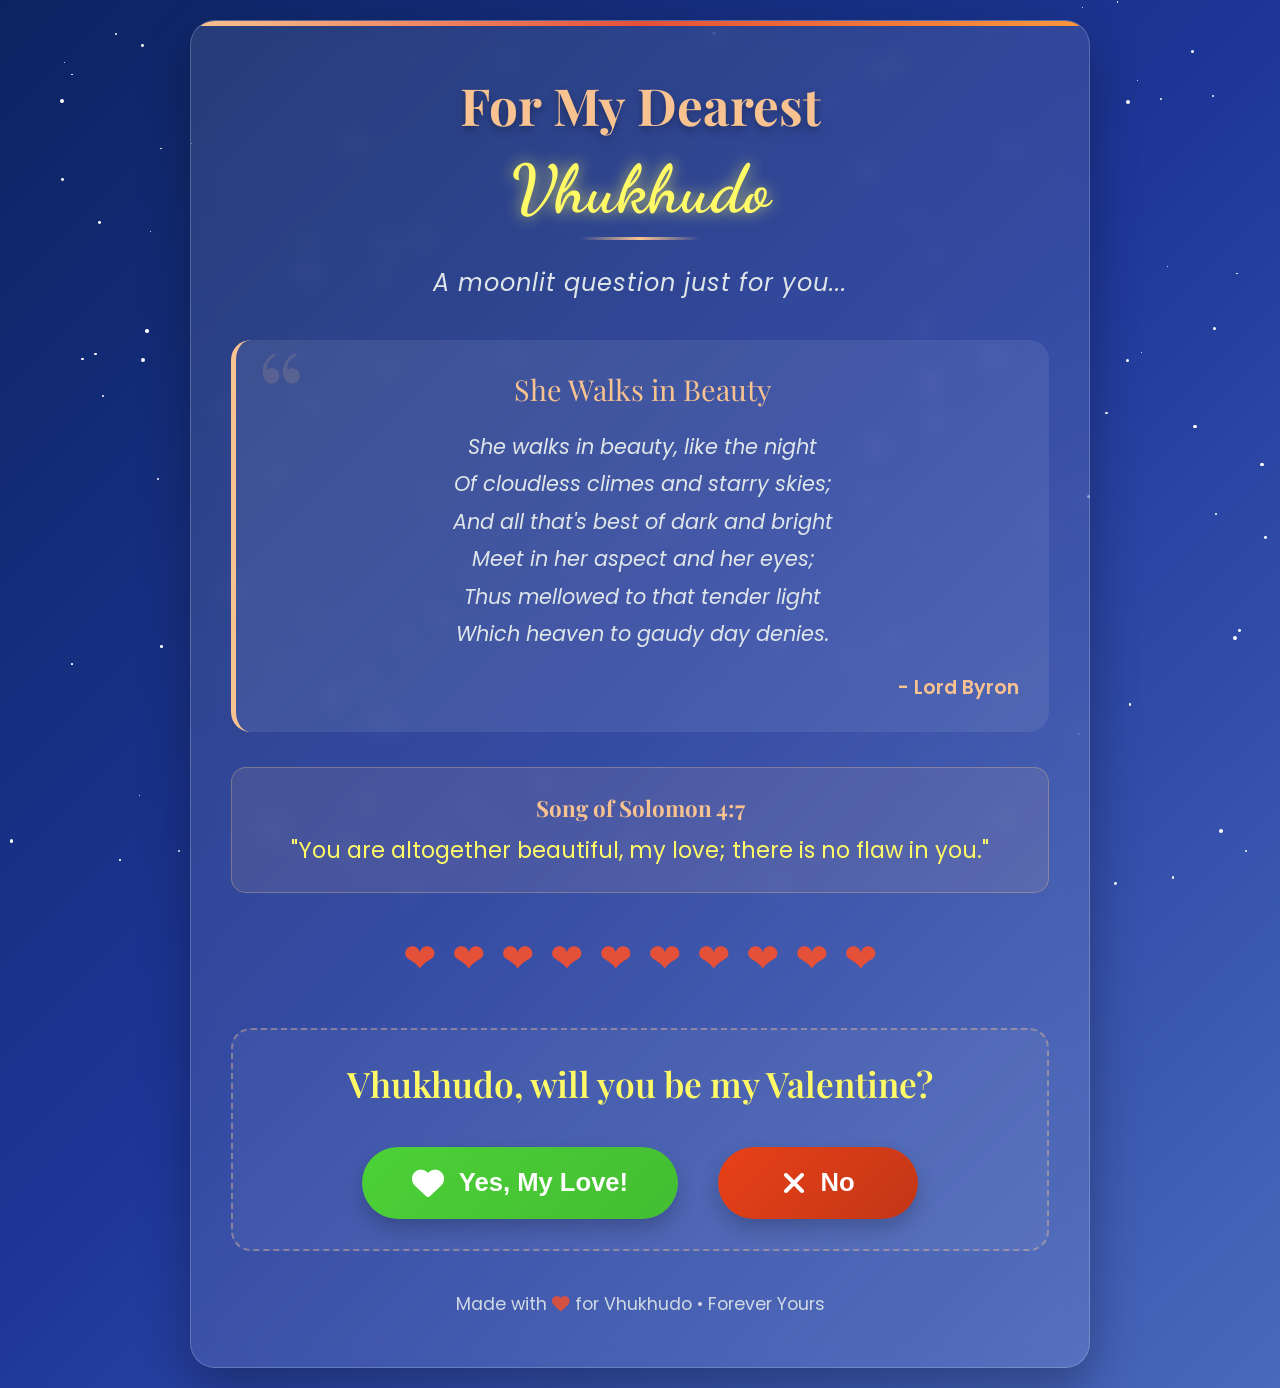
==== commit e0c4c7ac: "Update index.html" ====
--- a/index.html
+++ b/index.html
@@ -3,22 +3,10 @@
 <head>
     <meta charset="UTF-8">
     <meta name="viewport" content="width=device-width, initial-scale=1.0">
-    <title>LuxeAuto Elite | Premium Car Sales & Rentals</title>
+    <title>For My Beautiful Vhukhudo</title>
     <link rel="stylesheet" href="https://cdnjs.cloudflare.com/ajax/libs/font-awesome/6.4.0/css/all.min.css">
-    <link href="https://fonts.googleapis.com/css2?family=Montserrat:wght@300;400;600;700&family=Playfair+Display:wght@400;700;800&family=Raleway:wght@300;400;600;700&display=swap" rel="stylesheet">
-    <link rel="stylesheet" href="https://cdn.jsdelivr.net/npm/swiper@8/swiper-bundle.min.css">
+    <link href="https://fonts.googleapis.com/css2?family=Dancing+Script:wght@700&family=Poppins:wght@300;400;600;700&family=Playfair+Display:wght@700&display=swap" rel="stylesheet">
     <style>
-        :root {
-            --primary: #D4AF37;
-            --secondary: #1a1a1a;
-            --accent: #990000;
-            --light: #f5f5f5;
-            --dark: #121212;
-            --gray: #777;
-            --gold-light: #f7e8c8;
-            --gold-dark: #b8941f;
-        }
-        
         * {
             margin: 0;
             padding: 0;
@@ -26,174 +14,222 @@
         }
         
         body {
-            font-family: 'Raleway', sans-serif;
-            color: var(--dark);
-            background-color: var(--light);
+            background: linear-gradient(135deg, #0c2461, #1e3799, #4a69bd);
+            color: #fff;
+            min-height: 100vh;
+            font-family: 'Poppins', sans-serif;
+            display: flex;
+            flex-direction: column;
+            justify-content: center;
+            align-items: center;
+            padding: 20px;
             overflow-x: hidden;
-            line-height: 1.6;
-        }
-        
-        h1, h2, h3, h4, h5 {
+        }
+        
+        .night-sky {
+            position: fixed;
+            top: 0;
+            left: 0;
+            width: 100%;
+            height: 100%;
+            z-index: -1;
+        }
+        
+        .star {
+            position: absolute;
+            background-color: white;
+            border-radius: 50%;
+            animation: twinkle 5s infinite ease-in-out;
+        }
+        
+        @keyframes twinkle {
+            0%, 100% { opacity: 0.3; }
+            50% { opacity: 1; }
+        }
+        
+        .container {
+            max-width: 900px;
+            width: 100%;
+            background: rgba(255, 255, 255, 0.1);
+            backdrop-filter: blur(10px);
+            border-radius: 25px;
+            box-shadow: 0 20px 50px rgba(0, 0, 0, 0.3);
+            padding: 50px 40px;
+            text-align: center;
+            position: relative;
+            overflow: hidden;
+            border: 1px solid rgba(255, 255, 255, 0.2);
+            animation: slideUp 1.2s ease-out;
+        }
+        
+        @keyframes slideUp {
+            from { opacity: 0; transform: translateY(40px); }
+            to { opacity: 1; transform: translateY(0); }
+        }
+        
+        .container::before {
+            content: '';
+            position: absolute;
+            top: 0;
+            left: 0;
+            width: 100%;
+            height: 5px;
+            background: linear-gradient(90deg, #f8c291, #e55039, #fa983a);
+        }
+        
+        h1 {
             font-family: 'Playfair Display', serif;
+            font-size: 3.2rem;
+            margin-bottom: 10px;
+            color: #f8c291;
+            text-shadow: 0 4px 8px rgba(0, 0, 0, 0.3);
+            position: relative;
+            display: inline-block;
+        }
+        
+        h1::after {
+            content: '';
+            position: absolute;
+            bottom: -10px;
+            left: 50%;
+            transform: translateX(-50%);
+            width: 120px;
+            height: 3px;
+            background: linear-gradient(90deg, transparent, #f8c291, transparent);
+        }
+        
+        .name {
+            font-family: 'Dancing Script', cursive;
+            font-size: 4.2rem;
+            color: #fffa65;
+            display: block;
+            margin-top: 10px;
+            text-shadow: 0 0 15px rgba(255, 250, 101, 0.7);
+            animation: glow 2s infinite alternate;
+        }
+        
+        @keyframes glow {
+            from { text-shadow: 0 0 15px rgba(255, 250, 101, 0.7); }
+            to { text-shadow: 0 0 25px rgba(255, 250, 101, 1), 0 0 35px rgba(255, 250, 101, 0.8); }
+        }
+        
+        .subtitle {
+            font-size: 1.5rem;
+            margin: 25px 0 40px;
+            color: #dfe6e9;
+            font-style: italic;
+            letter-spacing: 1px;
+        }
+        
+        .poem-container {
+            background: rgba(255, 255, 255, 0.08);
+            border-radius: 20px;
+            padding: 30px;
+            margin: 30px 0;
+            text-align: center;
+            border-left: 5px solid #f8c291;
+            position: relative;
+            overflow: hidden;
+            transition: transform 0.5s, box-shadow 0.5s;
+        }
+        
+        .poem-container:hover {
+            transform: translateY(-5px);
+            box-shadow: 0 15px 30px rgba(0, 0, 0, 0.2);
+        }
+        
+        .poem-container::before {
+            content: '“';
+            position: absolute;
+            top: -30px;
+            left: 20px;
+            font-size: 120px;
+            color: rgba(248, 194, 145, 0.15);
+            font-family: 'Playfair Display', serif;
+        }
+        
+        .poem-title {
+            font-size: 1.8rem;
+            margin-bottom: 20px;
+            color: #f8c291;
+            font-family: 'Playfair Display', serif;
+        }
+        
+        .poem {
+            font-size: 1.3rem;
+            line-height: 1.8;
+            color: #dfe6e9;
+            font-style: italic;
+            position: relative;
+            z-index: 1;
+        }
+        
+        .poem-author {
+            text-align: right;
+            margin-top: 20px;
+            font-weight: 600;
+            color: #f8c291;
+            font-size: 1.2rem;
+        }
+        
+        .bible-verse {
+            background: rgba(248, 194, 145, 0.1);
+            padding: 25px;
+            border-radius: 15px;
+            margin: 35px 0;
+            font-size: 1.4rem;
+            color: #fffa65;
+            border: 1px solid rgba(248, 194, 145, 0.3);
+            position: relative;
+        }
+        
+        .verse {
             font-weight: 700;
-            letter-spacing: 0.5px;
-        }
-        
-        .container {
-            width: 100%;
-            max-width: 1200px;
-            margin: 0 auto;
-            padding: 0 20px;
-        }
-        
-        /* Header & Navigation */
-        header {
-            background-color: rgba(26, 26, 26, 0.95);
-            position: fixed;
-            width: 100%;
-            z-index: 1000;
-            box-shadow: 0 5px 20px rgba(0, 0, 0, 0.2);
+            color: #f8c291;
+            display: block;
+            margin-bottom: 10px;
+            font-family: 'Playfair Display', serif;
+        }
+        
+        .question-container {
+            background: rgba(255, 255, 255, 0.05);
+            padding: 30px;
+            border-radius: 20px;
+            margin: 40px 0;
+            border: 2px dashed rgba(248, 194, 145, 0.4);
+        }
+        
+        .question {
+            font-size: 2.2rem;
+            color: #fffa65;
+            font-weight: 600;
+            margin-bottom: 20px;
+            font-family: 'Playfair Display', serif;
+        }
+        
+        .buttons {
+            display: flex;
+            justify-content: center;
+            gap: 40px;
+            margin-top: 40px;
+            flex-wrap: wrap;
+        }
+        
+        .btn {
+            padding: 20px 50px;
+            font-size: 1.6rem;
+            border: none;
+            border-radius: 60px;
+            cursor: pointer;
             transition: all 0.4s ease;
-        }
-        
-        header.scrolled {
-            padding: 10px 0;
-            background-color: rgba(26, 26, 26, 0.98);
-        }
-        
-        .header-content {
-            display: flex;
-            justify-content: space-between;
-            align-items: center;
-            padding: 20px 0;
-            transition: all 0.3s ease;
-        }
-        
-        .logo {
+            font-weight: 700;
             display: flex;
             align-items: center;
-        }
-        
-        .logo-text {
-            color: var(--light);
-            font-size: 32px;
-            font-weight: 800;
-            letter-spacing: 2px;
-            position: relative;
-        }
-        
-        .logo-text span {
-            color: var(--primary);
-        }
-        
-        .logo-text::after {
-            content: 'ELITE';
-            position: absolute;
-            top: -10px;
-            right: -45px;
-            font-size: 12px;
-            color: var(--primary);
-            font-family: 'Montserrat', sans-serif;
-            font-weight: 600;
-        }
-        
-        nav ul {
-            display: flex;
-            list-style: none;
-        }
-        
-        nav ul li {
-            margin-left: 30px;
-            position: relative;
-        }
-        
-        nav ul li a {
-            color: var(--light);
-            text-decoration: none;
-            font-size: 16px;
-            font-weight: 500;
-            transition: color 0.3s;
-            position: relative;
-        }
-        
-        nav ul li a::after {
-            content: '';
-            position: absolute;
-            bottom: -5px;
-            left: 0;
-            width: 0;
-            height: 2px;
-            background-color: var(--primary);
-            transition: width 0.3s ease;
-        }
-        
-        nav ul li a:hover::after {
-            width: 100%;
-        }
-        
-        nav ul li a:hover {
-            color: var(--primary);
-        }
-        
-        .mobile-menu-btn {
-            display: none;
-            background: none;
-            border: none;
-            color: var(--light);
-            font-size: 24px;
-            cursor: pointer;
-        }
-        
-        /* Hero Section */
-        .hero {
-            height: 100vh;
-            background: linear-gradient(rgba(0, 0, 0, 0.7), rgba(0, 0, 0, 0.7)), url('https://images.unsplash.com/photo-1535732820275-9ffd998cac22?ixlib=rb-4.0.3&ixid=M3wxMjA3fDB8MHxwaG90by1wYWdlfHx8fGVufDB8fHx8fA%3D%3D&auto=format&fit=crop&w=1770&q=80') no-repeat center center/cover;
-            display: flex;
-            align-items: center;
-            text-align: center;
-            color: var(--light);
+            justify-content: center;
+            min-width: 200px;
             position: relative;
             overflow: hidden;
-        }
-        
-        .hero-content {
-            max-width: 800px;
-            margin: 0 auto;
-            padding: 0 20px;
-            z-index: 2;
-        }
-        
-        .hero h1 {
-            font-size: 4.5rem;
-            margin-bottom: 20px;
-            animation: fadeInDown 1.5s ease;
-            text-shadow: 2px 2px 10px rgba(0, 0, 0, 0.5);
-        }
-        
-        .hero p {
-            font-size: 1.3rem;
-            margin-bottom: 30px;
-            animation: fadeInUp 1.5s ease;
-            font-weight: 300;
-        }
-        
-        .btn {
-            display: inline-block;
-            padding: 15px 40px;
-            background-color: var(--primary);
-            color: var(--dark);
-            text-decoration: none;
-            border-radius: 30px;
-            font-weight: 600;
-            text-transform: uppercase;
-            letter-spacing: 1.5px;
-            transition: all 0.4s ease;
-            border: none;
-            cursor: pointer;
-            font-size: 16px;
-            position: relative;
-            overflow: hidden;
-            z-index: 1;
+            box-shadow: 0 10px 20px rgba(0, 0, 0, 0.2);
         }
         
         .btn::before {
@@ -203,1064 +239,437 @@
             left: -100%;
             width: 100%;
             height: 100%;
-            background: linear-gradient(90deg, transparent, rgba(255, 255, 255, 0.3), transparent);
-            transition: all 0.6s ease;
-            z-index: -1;
+            background: linear-gradient(90deg, transparent, rgba(255, 255, 255, 0.2), transparent);
+            transition: left 0.7s;
         }
         
         .btn:hover::before {
             left: 100%;
         }
         
+        .btn-yes {
+            background: linear-gradient(135deg, #4cd137, #44bd32);
+            color: white;
+            transform: scale(1);
+            z-index: 2;
+        }
+        
+        .btn-no {
+            background: linear-gradient(135deg, #e84118, #c23616);
+            color: white;
+            z-index: 1;
+        }
+        
         .btn:hover {
-            background-color: var(--gold-dark);
-            color: var(--light);
-            transform: translateY(-5px);
-            box-shadow: 0 15px 25px rgba(0, 0, 0, 0.3);
-        }
-        
-        /* Features Section */
-        .features {
-            padding: 100px 0;
-            background: linear-gradient(to bottom, var(--light) 70%, #e8e8e8 100%);
-            position: relative;
-            overflow: hidden;
-        }
-        
-        .section-title {
+            transform: translateY(-8px);
+            box-shadow: 0 20px 30px rgba(0, 0, 0, 0.3);
+        }
+        
+        .btn:active {
+            transform: translateY(-2px);
+        }
+        
+        .btn-yes:hover {
+            background: linear-gradient(135deg, #44bd32, #2e8b27);
+        }
+        
+        .btn-no:hover {
+            background: linear-gradient(135deg, #c23616, #a71b0e);
+        }
+        
+        .btn-icon {
+            margin-right: 15px;
+            font-size: 2rem;
+        }
+        
+        .message {
+            margin-top: 30px;
+            padding: 20px;
+            background: rgba(76, 209, 55, 0.2);
+            border-radius: 15px;
+            font-size: 1.3rem;
+            color: #d1f7c4;
+            display: none;
+            animation: fadeIn 0.8s;
+            border: 1px solid rgba(76, 209, 55, 0.4);
+        }
+        
+        @keyframes fadeIn {
+            from { opacity: 0; }
+            to { opacity: 1; }
+        }
+        
+        footer {
+            margin-top: 40px;
+            color: #dfe6e9;
+            font-size: 1.1rem;
             text-align: center;
-            margin-bottom: 60px;
-        }
-        
-        .section-title h2 {
-            font-size: 2.8rem;
-            color: var(--secondary);
-            margin-bottom: 20px;
-            position: relative;
-            display: inline-block;
-        }
-        
-        .section-title h2::after {
-            content: '';
-            position: absolute;
-            bottom: -15px;
-            left: 50%;
-            transform: translateX(-50%);
-            width: 100px;
-            height: 4px;
-            background: linear-gradient(to right, var(--primary), var(--accent));
-            border-radius: 2px;
-        }
-        
-        .section-title p {
-            font-size: 1.2rem;
-            color: var(--gray);
-            max-width: 700px;
-            margin: 0 auto;
-        }
-        
-        .features-grid {
-            display: grid;
-            grid-template-columns: repeat(auto-fit, minmax(300px, 1fr));
-            gap: 40px;
-        }
-        
-        .feature-card {
-            background: linear-gradient(145deg, #ffffff, #f5f5f5);
-            padding: 40px 30px;
-            border-radius: 15px;
-            text-align: center;
-            box-shadow: 0 15px 30px rgba(0, 0, 0, 0.1);
-            transition: all 0.4s ease;
-            position: relative;
-            overflow: hidden;
-            z-index: 1;
-        }
-        
-        .feature-card::before {
-            content: '';
-            position: absolute;
-            top: 0;
-            left: 0;
-            width: 5px;
-            height: 100%;
-            background: linear-gradient(to bottom, var(--primary), var(--accent));
-            transition: all 0.4s ease;
-            z-index: -1;
-        }
-        
-        .feature-card:hover::before {
-            width: 100%;
-            opacity: 0.1;
-        }
-        
-        .feature-card:hover {
-            transform: translateY(-15px);
-            box-shadow: 0 20px 40px rgba(0, 0, 0, 0.2);
-        }
-        
-        .feature-icon {
-            font-size: 60px;
-            color: var(--primary);
-            margin-bottom: 20px;
-            transition: all 0.4s ease;
-        }
-        
-        .feature-card:hover .feature-icon {
-            transform: scale(1.2) rotate(10deg);
-            color: var(--accent);
-        }
-        
-        .feature-card h3 {
-            font-size: 1.8rem;
-            margin-bottom: 15px;
-            color: var(--secondary);
-            transition: all 0.4s ease;
-        }
-        
-        .feature-card:hover h3 {
-            color: var(--primary);
-        }
-        
-        /* Cars Showcase */
-        .showcase {
-            padding: 100px 0;
-            background: linear-gradient(to right, #f0f0f0, #e0e0e0);
-            position: relative;
-        }
-        
-        .swiper {
-            width: 100%;
-            padding: 50px 0;
-        }
-        
-        .swiper-slide {
-            background-position: center;
-            background-size: cover;
-            width: 300px;
-            height: 450px;
-            border-radius: 15px;
-            overflow: hidden;
-            box-shadow: 0 15px 50px rgba(0, 0, 0, 0.2);
-            transition: all 0.4s ease;
-        }
-        
-        .swiper-slide:hover {
-            transform: scale(1.05);
-            box-shadow: 0 20px 60px rgba(0, 0, 0, 0.3);
-        }
-        
-        .car-card {
-            background-color: white;
-            border-radius: 15px;
-            overflow: hidden;
-            height: 100%;
+            opacity: 0.9;
+        }
+        
+        .hearts-container {
             display: flex;
-            flex-direction: column;
-        }
-        
-        .car-image {
-            height: 200px;
-            overflow: hidden;
-            position: relative;
-        }
-        
-        .car-image img {
-            width: 100%;
-            height: 100%;
-            object-fit: cover;
-            transition: transform 0.6s ease;
-        }
-        
-        .car-card:hover .car-image img {
-            transform: scale(1.1);
-        }
-        
-        .car-badge {
-            position: absolute;
-            top: 15px;
-            right: 15px;
-            background: var(--primary);
-            color: var(--dark);
-            padding: 5px 15px;
-            border-radius: 20px;
-            font-weight: 600;
-            font-size: 14px;
-        }
-        
-        .car-details {
-            padding: 25px;
-            flex-grow: 1;
-            display: flex;
-            flex-direction: column;
-        }
-        
-        .car-details h3 {
-            font-size: 1.6rem;
-            margin-bottom: 10px;
-            color: var(--secondary);
-        }
-        
-        .car-specs {
-            display: flex;
-            justify-content: space-between;
-            margin-bottom: 15px;
-            color: var(--gray);
-            font-size: 14px;
-        }
-        
-        .car-specs span {
-            display: flex;
-            align-items: center;
-        }
-        
-        .car-specs i {
-            margin-right: 5px;
-            color: var(--primary);
-        }
-        
-        .car-price {
-            color: var(--accent);
-            font-weight: 700;
-            font-size: 1.4rem;
-            margin-bottom: 20px;
-        }
-        
-        .car-card .btn {
-            margin-top: auto;
-            width: 100%;
-            text-align: center;
-        }
-        
-        /* How It Works */
-        .process {
-            padding: 100px 0;
-            background: linear-gradient(to bottom, #e8e8e8, var(--light) 70%);
-            position: relative;
-        }
-        
-        .steps {
-            display: flex;
-            justify-content: space-between;
-            margin-top: 50px;
+            justify-content: center;
             flex-wrap: wrap;
-        }
-        
-        .step {
-            flex: 1;
-            min-width: 250px;
-            text-align: center;
-            padding: 0 20px;
-            position: relative;
-            margin-bottom: 30px;
-        }
-        
-        .step:not(:last-child)::after {
-            content: '→';
-            position: absolute;
-            top: 30px;
-            right: -10px;
-            font-size: 30px;
-            color: var(--primary);
-            transform: translateX(50%);
-            animation: pulse 2s infinite;
-        }
-        
-        .step-number {
-            width: 70px;
-            height: 70px;
-            background: linear-gradient(135deg, var(--primary), var(--gold-dark));
-            color: white;
-            border-radius: 50%;
-            display: flex;
-            align-items: center;
-            justify-content: center;
-            font-size: 28px;
-            font-weight: 700;
-            margin: 0 auto 20px;
-            box-shadow: 0 10px 20px rgba(212, 175, 55, 0.3);
-            transition: all 0.4s ease;
-        }
-        
-        .step:hover .step-number {
-            transform: rotate(15deg) scale(1.1);
-            box-shadow: 0 15px 30px rgba(212, 175, 55, 0.4);
-        }
-        
-        .step h3 {
-            font-size: 1.6rem;
-            margin-bottom: 15px;
-            color: var(--secondary);
-        }
-        
-        /* Contact Form */
-        .contact {
-            padding: 100px 0;
-            background: linear-gradient(135deg, var(--secondary) 0%, #2c2c2c 100%);
-            color: var(--light);
-            position: relative;
-            overflow: hidden;
-        }
-        
-        .contact::before {
-            content: '';
-            position: absolute;
-            top: -100px;
-            right: -100px;
-            width: 300px;
-            height: 300px;
-            border: 2px solid rgba(212, 175, 55, 0.2);
-            border-radius: 50%;
-            animation: rotate 30s linear infinite;
-        }
-        
-        .contact::after {
-            content: '';
-            position: absolute;
-            bottom: -150px;
-            left: -150px;
-            width: 400px;
-            height: 400px;
-            border: 2px solid rgba(153, 0, 0, 0.2);
-            border-radius: 50%;
-            animation: rotate 25s linear infinite reverse;
-        }
-        
-        .contact-form {
-            background: linear-gradient(145deg, rgba(255, 255, 255, 0.1), rgba(255, 255, 255, 0.05));
-            backdrop-filter: blur(10px);
-            padding: 50px;
-            border-radius: 20px;
-            box-shadow: 0 15px 35px rgba(0, 0, 0, 0.2);
-            color: var(--light);
-            position: relative;
-            z-index: 1;
-        }
-        
-        .form-group {
-            margin-bottom: 25px;
-        }
-        
-        .form-group label {
-            display: block;
-            margin-bottom: 8px;
-            font-weight: 600;
-            color: var(--primary);
-        }
-        
-        .form-control {
-            width: 100%;
-            padding: 15px 20px;
-            border: none;
-            border-radius: 10px;
-            font-size: 16px;
-            transition: all 0.3s ease;
-            background: rgba(255, 255, 255, 0.9);
-            color: var(--dark);
-        }
-        
-        .form-control:focus {
-            outline: none;
-            box-shadow: 0 0 0 3px rgba(212, 175, 55, 0.5);
-            transform: translateY(-3px);
-        }
-        
-        .radio-group {
-            display: flex;
-            gap: 20px;
-            margin-bottom: 25px;
-            flex-wrap: wrap;
-        }
-        
-        .radio-group label {
-            color: var(--primary);
-            font-weight: 600;
-            width: 100%;
-        }
-        
-        .radio-option {
-            display: flex;
-            align-items: center;
-            background: rgba(255, 255, 255, 0.1);
-            padding: 10px 20px;
-            border-radius: 10px;
-            transition: all 0.3s ease;
-        }
-        
-        .radio-option:hover {
-            background: rgba(212, 175, 55, 0.2);
-        }
-        
-        .radio-option input {
-            margin-right: 10px;
-            accent-color: var(--primary);
-        }
-        
-        .radio-option label {
-            color: var(--light);
-            font-weight: 500;
-            margin: 0;
-        }
-        
-        /* Footer */
-        footer {
-            background-color: var(--dark);
-            color: var(--light);
-            padding: 80px 0 30px;
-            position: relative;
-        }
-        
-        .footer-content {
-            display: grid;
-            grid-template-columns: repeat(auto-fit, minmax(250px, 1fr));
-            gap: 40px;
-            margin-bottom: 40px;
-        }
-        
-        .footer-section h3 {
-            font-size: 1.5rem;
-            margin-bottom: 20px;
-            color: var(--primary);
-            position: relative;
-            display: inline-block;
-        }
-        
-        .footer-section h3::after {
-            content: '';
-            position: absolute;
-            bottom: -8px;
-            left: 0;
-            width: 40px;
-            height: 2px;
-            background-color: var(--primary);
-        }
-        
-        .contact-info {
-            list-style: none;
-        }
-        
-        .contact-info li {
-            margin-bottom: 15px;
-            display: flex;
-            align-items: center;
-        }
-        
-        .contact-info i {
-            margin-right: 10px;
-            color: var(--primary);
-            font-size: 18px;
-            width: 20px;
-        }
-        
-        .social-icons {
-            display: flex;
             gap: 15px;
-            margin-top: 20px;
-        }
-        
-        .social-icons a {
-            display: inline-flex;
-            align-items: center;
-            justify-content: center;
-            width: 45px;
-            height: 45px;
-            background: linear-gradient(135deg, var(--primary), var(--gold-dark));
-            border-radius: 50%;
-            color: var(--dark);
-            font-size: 18px;
-            transition: all 0.3s ease;
-        }
-        
-        .social-icons a:hover {
-            transform: translateY(-5px) rotate(10deg);
-            box-shadow: 0 10px 20px rgba(0, 0, 0, 0.2);
-            color: var(--light);
-        }
-        
-        .footer-bottom {
-            text-align: center;
-            padding-top: 30px;
-            border-top: 1px solid rgba(255, 255, 255, 0.1);
-            font-size: 14px;
-            color: var(--gray);
-        }
-        
-        /* Animations */
-        @keyframes fadeInDown {
-            from {
-                opacity: 0;
-                transform: translateY(-50px);
-            }
-            to {
-                opacity: 1;
-                transform: translateY(0);
-            }
-        }
-        
-        @keyframes fadeInUp {
-            from {
-                opacity: 0;
-                transform: translateY(50px);
-            }
-            to {
-                opacity: 1;
-                transform: translateY(0);
-            }
-        }
-        
-        @keyframes pulse {
-            0% {
-                transform: translateX(50%) scale(1);
-                opacity: 1;
-            }
-            50% {
-                transform: translateX(50%) scale(1.2);
-                opacity: 0.7;
-            }
-            100% {
-                transform: translateX(50%) scale(1);
-                opacity: 1;
-            }
-        }
-        
-        @keyframes rotate {
-            from {
-                transform: rotate(0deg);
-            }
-            to {
-                transform: rotate(360deg);
-            }
-        }
-        
-        .animate {
-            opacity: 0;
-            transform: translateY(50px);
-            transition: opacity 0.8s ease, transform 0.8s ease;
-        }
-        
-        .animate.animated {
-            opacity: 1;
-            transform: translateY(0);
-        }
-        
-        /* Moving elements */
-        .moving-element {
-            position: absolute;
-            animation: move 20s linear infinite;
-            z-index: 0;
-        }
-        
-        @keyframes move {
-            0% {
-                transform: translate(0, 0) rotate(0deg);
-            }
-            25% {
-                transform: translate(100px, 50px) rotate(90deg);
-            }
-            50% {
-                transform: translate(50px, 100px) rotate(180deg);
-            }
-            75% {
-                transform: translate(-50px, 50px) rotate(270deg);
-            }
-            100% {
-                transform: translate(0, 0) rotate(360deg);
-            }
-        }
-        
-        /* Responsive */
-        @media (max-width: 992px) {
-            .hero h1 {
+            margin: 30px 0;
+        }
+        
+        .heart {
+            font-size: 2.5rem;
+            color: #e55039;
+            animation: float 3s infinite ease-in-out;
+        }
+        
+        @keyframes float {
+            0%, 100% { transform: translateY(0); }
+            50% { transform: translateY(-15px); }
+        }
+        
+        /* Responsive design */
+        @media (max-width: 768px) {
+            .container {
+                padding: 30px 25px;
+            }
+            
+            h1 {
+                font-size: 2.5rem;
+            }
+            
+            .name {
                 font-size: 3.5rem;
             }
             
-            .step:not(:last-child)::after {
-                display: none;
-            }
-            
-            .steps {
+            .subtitle {
+                font-size: 1.3rem;
+            }
+            
+            .poem {
+                font-size: 1.1rem;
+            }
+            
+            .question {
+                font-size: 1.8rem;
+            }
+            
+            .buttons {
                 flex-direction: column;
                 align-items: center;
-            }
-            
-            .step {
-                max-width: 400px;
-            }
-        }
-        
-        @media (max-width: 768px) {
-            .header-content {
-                padding: 15px 0;
-            }
-            
-            nav ul {
-                display: none;
-                position: absolute;
-                top: 100%;
-                left: 0;
+                gap: 25px;
+            }
+            
+            .btn {
                 width: 100%;
-                background-color: var(--secondary);
-                flex-direction: column;
-                padding: 20px;
-                box-shadow: 0 10px 20px rgba(0, 0, 0, 0.2);
-            }
-            
-            nav ul.active {
-                display: flex;
-            }
-            
-            nav ul li {
-                margin: 15px 0;
-            }
-            
-            .mobile-menu-btn {
-                display: block;
-            }
-            
-            .hero h1 {
-                font-size: 2.8rem;
-            }
-            
-            .hero p {
-                font-size: 1.1rem;
-            }
-            
-            .section-title h2 {
-                font-size: 2.2rem;
-            }
-            
-            .contact-form {
-                padding: 30px;
-            }
-            
-            .feature-card {
-                padding: 30px 20px;
-            }
-        }
-        
-        @media (max-width: 576px) {
-            .hero h1 {
-                font-size: 2.2rem;
-            }
-            
-            .btn {
-                padding: 12px 30px;
-            }
-            
-            .section-title h2 {
-                font-size: 1.8rem;
-            }
-            
-            .car-details {
-                padding: 20px;
-            }
-            
-            .contact-form {
-                padding: 20px;
-            }
-            
-            .footer-content {
-                grid-template-columns: 1fr;
-            }
+                max-width: 320px;
+                padding: 18px 40px;
+            }
+        }
+        
+        /* Animation for growing button */
+        @keyframes grow {
+            0% { transform: scale(1); }
+            100% { transform: scale(var(--scale-factor)); }
+        }
+        
+        /* Fireworks effect */
+        .firework {
+            position: fixed;
+            width: 5px;
+            height: 5px;
+            border-radius: 50%;
+            pointer-events: none;
+            z-index: 1000;
         }
     </style>
 </head>
 <body>
-    <!-- Header -->
-    <header>
-        <div class="container">
-            <div class="header-content">
-                <div class="logo">
-                    <div class="logo-text">LUXE<span>AUTO</span></div>
-                </div>
-                <nav>
-                    <ul>
-                        <li><a href="#home">Home</a></li>
-                        <li><a href="#features">Services</a></li>
-                        <li><a href="#showcase">Vehicles</a></li>
-                        <li><a href="#process">How It Works</a></li>
-                        <li><a href="#contact">Contact</a></li>
-                    </ul>
-                </nav>
-                <button class="mobile-menu-btn">
-                    <i class="fas fa-bars"></i>
+    <!-- Night sky with stars -->
+    <div class="night-sky" id="nightSky"></div>
+    
+    <div class="container">
+        <h1>For My Dearest<br><span class="name">Vhukhudo</span></h1>
+        <p class="subtitle">A moonlit question just for you...</p>
+        
+        <div class="poem-container">
+            <div class="poem-title">She Walks in Beauty</div>
+            <div class="poem">
+                She walks in beauty, like the night<br>
+                Of cloudless climes and starry skies;<br>
+                And all that's best of dark and bright<br>
+                Meet in her aspect and her eyes;<br>
+                Thus mellowed to that tender light<br>
+                Which heaven to gaudy day denies.
+            </div>
+            <div class="poem-author">- Lord Byron</div>
+        </div>
+        
+        <div class="bible-verse">
+            <span class="verse">Song of Solomon 4:7</span> 
+            "You are altogether beautiful, my love; there is no flaw in you."
+        </div>
+        
+        <div class="hearts-container" id="hearts">
+            <!-- Hearts will be added here by JavaScript -->
+        </div>
+        
+        <div class="question-container">
+            <div class="question">Vhukhudo, will you be my Valentine?</div>
+            
+            <div class="buttons">
+                <button class="btn btn-yes" id="yesBtn">
+                    <i class="fas fa-heart btn-icon"></i> Yes, My Love!
+                </button>
+                <button class="btn btn-no" id="noBtn">
+                    <i class="fas fa-times btn-icon"></i> No
                 </button>
             </div>
-        </div>
-    </header>
-
-    <!-- Hero Section -->
-    <section class="hero" id="home">
-        <div class="hero-content">
-            <h1>Exquisite Cars, Unmatched Service</h1>
-            <p>Discover the epitome of automotive excellence with our premium collection of luxury vehicles for sale and rent. Your dream car awaits.</p>
-            <a href="#contact" class="btn">Begin Your Journey</a>
-        </div>
-        
-        <!-- Animated elements -->
-        <div class="moving-element" style="top: 20%; left: 10%; font-size: 30px; color: rgba(212, 175, 55, 0.5);">
-            <i class="fas fa-car"></i>
-        </div>
-        <div class="moving-element" style="top: 60%; left: 80%; font-size: 30px; color: rgba(212, 175, 55, 0.5);">
-            <i class="fas fa-tachometer-alt"></i>
-        </div>
-        <div class="moving-element" style="top: 40%; left: 70%; font-size: 30px; color: rgba(212, 175, 55, 0.5);">
-            <i class="fas fa-key"></i>
-        </div>
-        <div class="moving-element" style="top: 70%; left: 20%; font-size: 30px; color: rgba(212, 175, 55, 0.5);">
-            <i class="fas fa-road"></i>
-        </div>
-        <div class="moving-element" style="top: 30%; left: 85%; font-size: 30px; color: rgba(153, 0, 0, 0.5);">
-            <i class="fas fa-star"></i>
-        </div>
-        <div class="moving-element" style="top: 80%; left: 5%; font-size: 30px; color: rgba(153, 0, 0, 0.5);">
-            <i class="fas fa-gem"></i>
-        </div>
-    </section>
-
-    <!-- Features Section -->
-    <section class="features" id="features">
-        <div class="container">
-            <div class="section-title">
-                <h2>Our Exclusive Services</h2>
-                <p>Experience the LuxeAuto difference with our premium offerings tailored to discerning clients</p>
-            </div>
-            <div class="features-grid">
-                <div class="feature-card animate">
-                    <div class="feature-icon">
-                        <i class="fas fa-search-dollar"></i>
-                    </div>
-                    <h3>Concierge Car Finding</h3>
-                    <p>Can't find your dream car? Our global network will locate it for you anywhere and arrange seamless delivery to your doorstep.</p>
-                </div>
-                <div class="feature-card animate">
-                    <div class="feature-icon">
-                        <i class="fas fa-car-side"></i>
-                    </div>
-                    <h3>Luxury Rentals</h3>
-                    <p>From daily exotic rentals to long-term executive leases, we offer flexible options for all your transportation needs.</p>
-                </div>
-                <div class="feature-card animate">
-                    <div class="feature-icon">
-                        <i class="fas fa-hand-holding-usd"></i>
-                    </div>
-                    <h3>Premium Financing</h3>
-                    <p>Access exclusive financing options with preferential rates and terms designed for luxury automotive acquisitions.</p>
-                </div>
+            
+            <div class="message" id="message">
+                <i class="fas fa-check-circle"></i> Amazing! I've sent you a WhatsApp message. Please check your phone, my love!
             </div>
         </div>
-    </section>
+        
+        <footer>
+            Made with <i class="fas fa-heart" style="color:#e55039;"></i> for Vhukhudo • Forever Yours
+        </footer>
+    </div>
 
-    <!-- Cars Showcase -->
-    <section class="showcase" id="showcase">
-        <div class="container">
-            <div class="section-title">
-                <h2>Curated Collection</h2>
-                <p>Explore our handpicked selection of exceptional automobiles</p>
-            </div>
-            
-            <div class="swiper mySwiper">
-                <div class="swiper-wrapper">
-                    <div class="swiper-slide">
-                        <div class="car-card">
-                            <div class="car-image">
-                                <img src="https://images.unsplash.com/photo-1549399542-7e82138d43aa?ixlib=rb-4.0.3&ixid=M3wxMjA3fDB8MHxwaG90by1wYWdlfHx8fGVufDB8fHx8fA%3D%3D&auto=format&fit=crop&w=774&q=80" alt="Luxury Sedan">
-                                <div class="car-badge">Premium</div>
-                            </div>
-                            <div class="car-details">
-                                <h3>Executive Sedan</h3>
-                                <div class="car-specs">
-                                    <span><i class="fas fa-calendar-alt"></i> 2023</span>
-                                    <span><i class="fas fa-gas-pump"></i> Hybrid</span>
-                                    <span><i class="fas fa-cogs"></i> Auto</span>
-                                </div>
-                                <div class="car-price">
-                                    From $45,000 | $199/day
-                                </div>
-                                <a href="#contact" class="btn">Inquire Now</a>
-                            </div>
-                        </div>
-                    </div>
-                    <div class="swiper-slide">
-                        <div class="car-card">
-                            <div class="car-image">
-                                <img src="https://images.unsplash.com/photo-1553440569-bcc63803a83d?ixlib=rb-4.0.3&ixid=M3wxMjA3fDB8MHxwaG90by1wYWdlfHx8fGVufDB8fHx8fA%3D%3D&auto=format&fit=crop&w=775&q=80" alt="Sports Car">
-                                <div class="car-badge">Performance</div>
-                            </div>
-                            <div class="car-details">
-                                <h3>Sports Coupe</h3>
-                                <div class="car-specs">
-                                    <span><i class="fas fa-calendar-alt"></i> 2023</span>
-                                    <span><i class="fas fa-gas-pump"></i> Premium</span>
-                                    <span><i class="fas fa-cogs"></i> 8-Speed</span>
-                                </div>
-                                <div class="car-price">
-                                    From $68,000 | $349/day
-                                </div>
-                                <a href="#contact" class="btn">Inquire Now</a>
-                            </div>
-                        </div>
-                    </div>
-                    <div class="swiper-slide">
-                        <div class="car-card">
-                            <div class="car-image">
-                                <img src="https://images.unsplash.com/photo-1503376780353-7e6692767b70?ixlib=rb-4.0.3&ixid=M3wxMjA3fDB8MHxwaG90by1wYWdlfHx8fGVufDB8fHx8fA%3D%3D&auto=format&fit=crop&w=1770&q=80" alt="Luxury SUV">
-                                <div class="car-badge">Luxury</div>
-                            </div>
-                            <div class="car-details">
-                                <h3>Premium SUV</h3>
-                                <div class="car-specs">
-                                    <span><i class="fas fa-calendar-alt"></i> 2023</span>
-                                    <span><i class="fas fa-gas-pump"></i> Diesel</span>
-                                    <span><i class="fas fa-cogs"></i> Auto</span>
-                                </div>
-                                <div class="car-price">
-                                    From $72,000 | $299/day
-                                </div>
-                                <a href="#contact" class="btn">Inquire Now</a>
-                            </div>
-                        </div>
-                    </div>
-                    <div class="swiper-slide">
-                        <div class="car-card">
-                            <div class="car-image">
-                                <img src="https://images.unsplash.com/photo-1533473359331-0135ef1b58bf?ixlib=rb-4.0.3&ixid=M3wxMjA3fDB8MHxwaG90by1wYWdlfHx8fGVufDB8fHx8fA%3D%3D&auto=format&fit=crop&w=1770&q=80" alt="Convertible">
-                                <div class="car-badge">Exotic</div>
-                            </div>
-                            <div class="car-details">
-                                <h3>Luxury Convertible</h3>
-                                <div class="car-specs">
-                                    <span><i class="fas fa-calendar-alt"></i> 2023</span>
-                                    <span><i class="fas fa-gas-pump"></i> Premium</span>
-                                    <span><i class="fas fa-cogs"></i> 9-Speed</span>
-                                </div>
-                                <div class="car-price">
-                                    From $85,000 | $449/day
-                                </div>
-                                <a href="#contact" class="btn">Inquire Now</a>
-                            </div>
-                        </div>
-                    </div>
-                </div>
-                <div class="swiper-pagination"></div>
-            </div>
-        </div>
-    </section>
-
-    <!-- How It Works -->
-    <section class="process" id="process">
-        <div class="container">
-            <div class="section-title">
-                <h2>Our Process</h2>
-                <p>Experience the seamless journey to acquiring your dream car</p>
-            </div>
-            <div class="steps">
-                <div class="step animate">
-                    <div class="step-number">1</div>
-                    <h3>Consultation</h3>
-                    <p>Share your automotive aspirations with our specialists who will guide you through the process.</p>
-                </div>
-                <div class="step animate">
-                    <div class="step-number">2</div>
-                    <h3>Vehicle Sourcing</h3>
-                    <p>We leverage our global network to locate your perfect vehicle, inspecting it to ensure it meets our standards.</p>
-                </div>
-                <div class="step animate">
-                    <div class="step-number">3</div>
-                    <h3>Delivery Experience</h3>
-                    <p>We handle all paperwork and arrange secure delivery of your vehicle, anywhere in the world.</p>
-                </div>
-            </div>
-        </div>
-    </section>
-
-    <!-- Contact Form -->
-    <section class="contact" id="contact">
-        <div class="container">
-            <div class="section-title">
-                <h2>Request Your Vehicle</h2>
-                <p>Let our concierge team assist you in acquiring your dream automobile</p>
-            </div>
-            <div class="contact-form animate">
-                <form id="carRequestForm">
-                    <div class="form-group">
-                        <label for="name">Full Name</label>
-                        <input type="text" id="name" class="form-control" placeholder="Your Name" required>
-                    </div>
-                    <div class="form-group">
-                        <label for="location">Your Location</label>
-                        <input type="text" id="location" class="form-control" placeholder="City, State/Province, Country" required>
-                    </div>
-                    <div class="form-group">
-                        <label for="phone">Phone Number</label>
-                        <input type="tel" id="phone" class="form-control" placeholder="Your Phone Number" required>
-                    </div>
-                    <div class="form-group">
-                        <label for="carMake">Car Make</label>
-                        <input type="text" id="carMake" class="form-control" placeholder="e.g. BMW, Mercedes, Audi, Ferrari" required>
-                    </div>
-                    <div class="form-group">
-                        <label for="carModel">Car Model</label>
-                        <input type="text" id="carModel" class="form-control" placeholder="e.g. X5, C-Class, Q7, Portofino" required>
-                    </div>
-                    <div class="form-group">
-                        <label for="carYear">Preferred Year</label>
-                        <input type="number" id="carYear" class="form-control" placeholder="e.g. 2023" min="1990" max="2024" required>
-                    </div>
-                    <div class="radio-group">
-                        <label>I'm interested in:</label>
-                        <div class="radio-option">
-                            <input type="radio" id="purchase" name="interest" value="purchase" checked>
-                            <label for="purchase">Purchasing</label>
-                        </div>
-                        <div class="radio-option">
-                            <input type="radio" id="rent" name="interest" value="rent">
-                            <label for="rent">Renting</label>
-                        </div>
-                    </div>
-                    <div class="form-group">
-                        <label for="message">Additional Requirements</label>
-                        <textarea id="message" class="form-control" rows="4" placeholder="Any specific features, color preferences, or timeline requirements..."></textarea>
-                    </div>
-                    <button type="submit" class="btn">Submit Request</button>
-                </form>
-            </div>
-        </div>
-    </section>
-
-    <!-- Footer -->
-    <footer>
-        <div class="container">
-            <div class="footer-content">
-                <div class="footer-section">
-                    <h3>LUXE AUTO ELITE</h3>
-                    <p>Your premier destination for luxury automotive sales and rentals. We specialize in sourcing exceptional vehicles for discerning clients worldwide.</p>
-                    <div class="social-icons">
-                        <a href="#"><i class="fab fa-facebook-f"></i></a>
-                        <a href="#"><i class="fab fa-instagram"></i></a>
-                        <a href="#"><i class="fab fa-twitter"></i></a>
-                        <a href="#"><i class="fab fa-linkedin-in"></i></a>
-                    </div>
-                </div>
-                <div class="footer-section">
-                    <h3>Quick Links</h3>
-                    <ul>
-                        <li><a href="#home">Home</a></li>
-                        <li><a href="#features">Services</a></li>
-                        <li><a href="#showcase">Vehicles</a></li>
-                        <li><a href="#process">Our Process</a></li>
-                        <li><a href="#contact">Contact</a></li>
-                    </ul>
-                </div>
-                <div class="footer-section">
-                    <h3>Contact Information</h3>
-                    <ul class="contact-info">
-                        <li><i class="fas fa-phone"></i> +2779 4839334</li>
-                        <li><i class="fas fa-envelope"></i> avhapfanivioletgumi@gmail.com</li>
-                        <li><i class="fas fa-map-marker-alt"></i> Johannesburg, South Africa</li>
-                        <li><i class="fas fa-clock"></i> Mon-Fri: 8:00 AM - 6:00 PM</li>
-                        <li><i class="fas fa-clock"></i> Sat: 9:00 AM - 4:00 PM</li>
-                    </ul>
-                </div>
-            </div>
-            <div class="footer-bottom">
-                <p>&copy; 2023 LuxeAuto Elite. All Rights Reserved. | Luxury Automotive Services</p>
-            </div>
-        </div>
-    </footer>
-
-    <script src="https://cdn.jsdelivr.net/npm/swiper@8/swiper-bundle.min.js"></script>
     <script>
-        // Initialize Swiper
-        var swiper = new Swiper(".mySwiper", {
-            effect: "coverflow",
-            grabCursor: true,
-            centeredSlides: true,
-            slidesPerView: "auto",
-            coverflowEffect: {
-                rotate: 20,
-                stretch: 0,
-                depth: 200,
-                modifier: 1,
-                slideShadows: true,
-            },
-            pagination: {
-                el: ".swiper-pagination",
-                clickable: true
-            },
-            loop: true,
-            autoplay: {
-                delay: 3000,
-                disableOnInteraction: false,
-            },
-        });
-
-        // Animation on scroll
         document.addEventListener('DOMContentLoaded', function() {
-            const animatedElements = document.querySelectorAll('.animate');
-            
-            const observer = new IntersectionObserver((entries) => {
-                entries.forEach(entry => {
-                    if (entry.isIntersecting) {
-                        entry.target.classList.add('animated');
-                    }
-                });
-            }, {
-                threshold: 0.1
-            });
-            
-            animatedElements.forEach(element => {
-                observer.observe(element);
-            });
-            
-            // Header scroll effect
-            window.addEventListener('scroll', function() {
-                const header = document.querySelector('header');
-                if (window.scrollY > 50) {
-                    header.classList.add('scrolled');
-                } else {
-                    header.classList.remove('scrolled');
+            // Create night sky with stars
+            const nightSky = document.getElementById('nightSky');
+            for (let i = 0; i < 150; i++) {
+                const star = document.createElement('div');
+                star.className = 'star';
+                star.style.width = Math.random() * 3 + 1 + 'px';
+                star.style.height = star.style.width;
+                star.style.left = Math.random() * 100 + 'vw';
+                star.style.top = Math.random() * 100 + 'vh';
+                star.style.animationDelay = Math.random() * 5 + 's';
+                nightSky.appendChild(star);
+            }
+            
+            // Create floating hearts
+            const heartsContainer = document.getElementById('hearts');
+            for (let i = 0; i < 10; i++) {
+                const heart = document.createElement('div');
+                heart.className = 'heart';
+                heart.innerHTML = '❤';
+                heart.style.animationDelay = (i * 0.4) + 's';
+                heartsContainer.appendChild(heart);
+            }
+            
+            const yesBtn = document.getElementById('yesBtn');
+            const noBtn = document.getElementById('noBtn');
+            const message = document.getElementById('message');
+            let noCount = 0;
+            let scaleFactor = 1;
+            
+            // No button functionality
+            noBtn.addEventListener('click', function() {
+                noCount++;
+                
+                // Make the Yes button bigger with each click
+                scaleFactor += 0.4;
+                yesBtn.style.setProperty('--scale-factor', scaleFactor);
+                yesBtn.style.animation = 'grow 0.5s forwards';
+                
+                // Change the No button text
+                const noTexts = [
+                    "Are you sure?",
+                    "Really sure?",
+                    "Think again!",
+                    "Last chance!",
+                    "Surely not?",
+                    "You might regret this!",
+                    "Give it another thought!",
+                    "This could be a mistake!",
+                    "Have a heart!",
+                    "Don't be so cold!",
+                    "Change of heart?",
+                    "Wouldn't you reconsider?",
+                    "Is that your final answer?",
+                    "You're breaking my heart!",
+                    "Please? 🥺",
+                    "I'll be so sad!",
+                    "Think of all the memories!",
+                    "Our story isn't over!",
+                    "Just one more chance?",
+                    "My love for you is endless!"
+                ];
+                
+                const randomIndex = Math.min(noCount - 1, noTexts.length - 1);
+                noBtn.innerHTML = `<i class="fas fa-times btn-icon"></i> ${noTexts[randomIndex]}`;
+                
+                // Add a shake animation to the no button
+                noBtn.style.animation = 'shake 0.5s';
+                setTimeout(() => {
+                    noBtn.style.animation = '';
+                }, 500);
+                
+                // Reset animation after it completes
+                setTimeout(() => {
+                    yesBtn.style.animation = '';
+                }, 500);
+                
+                // Move the No button to a random position after 4 clicks
+                if (noCount >= 4) {
+                    const container = document.querySelector('.question-container');
+                    const containerRect = container.getBoundingClientRect();
+                    const maxX = containerRect.width - noBtn.offsetWidth - 30;
+                    const maxY = containerRect.height - noBtn.offsetHeight - 30;
+                    
+                    const randomX = Math.random() * maxX;
+                    const randomY = Math.random() * maxY;
+                    
+                    noBtn.style.position = 'absolute';
+                    noBtn.style.left = randomX + 'px';
+                    noBtn.style.top = randomY + 'px';
+                    
+                    // Reset position after a short time
+                    setTimeout(() => {
+                        noBtn.style.position = '';
+                        noBtn.style.left = '';
+                        noBtn.style.top = '';
+                    }, 1000);
+                }
+                
+                // Add a "broken heart" effect
+                if (noCount % 3 === 0) {
+                    const brokenHeart = document.createElement('div');
+                    brokenHeart.innerHTML = '💔';
+                    brokenHeart.style.position = 'fixed';
+                    brokenHeart.style.fontSize = '40px';
+                    brokenHeart.style.left = Math.random() * 80 + 10 + 'vw';
+                    brokenHeart.style.top = '100vh';
+                    brokenHeart.style.zIndex = '9999';
+                    brokenHeart.style.pointerEvents = 'none';
+                    document.body.appendChild(brokenHeart);
+                    
+                    // Animate the broken heart
+                    const animation = brokenHeart.animate([
+                        { top: '100vh', opacity: 1 },
+                        { top: Math.random() * 60 + 10 + 'vh', opacity: 0.8 },
+                        { top: '-10vh', opacity: 0 }
+                    ], {
+                        duration: 2000,
+                        easing: 'cubic-bezier(0.215, 0.61, 0.355, 1)'
+                    });
+                    
+                    // Remove heart after animation
+                    animation.onfinish = () => brokenHeart.remove();
                 }
             });
             
-            // Mobile menu toggle
-            const menuBtn = document.querySelector('.mobile-menu-btn');
-            const navMenu = document.querySelector('nav ul');
-            
-            menuBtn.addEventListener('click', function() {
-                navMenu.classList.toggle('active');
-                
-                if (navMenu.classList.contains('active')) {
-                    menuBtn.innerHTML = '<i class="fas fa-times"></i>';
-                } else {
-                    menuBtn.innerHTML = '<i class="fas fa-bars"></i>';
+            // Yes button functionality
+            yesBtn.addEventListener('click', function() {
+                // Show success message
+                message.style.display = 'block';
+                
+                // Create fireworks celebration
+                createFireworks();
+                
+                // Send WhatsApp message
+                const phoneNumber = "+27718570220";
+                const messageText = "Vhukhudo said YES to being my Valentine! 💖 I'm the luckiest person in the world!";
+                const encodedMessage = encodeURIComponent(messageText);
+                const whatsappURL = `https://wa.me/${phoneNumber}?text=${encodedMessage}`;
+                
+                // Open WhatsApp in a new tab after a delay
+                setTimeout(() => {
+                    window.open(whatsappURL, '_blank');
+                }, 1800);
+                
+                // Change button text and style
+                yesBtn.innerHTML = '<i class="fas fa-heart btn-icon"></i> She Said YES!';
+                yesBtn.style.background = 'linear-gradient(135deg, #fa983a, #e55039)';
+                yesBtn.style.animation = 'pulse 1.5s infinite';
+                
+                // Hide the No button
+                noBtn.style.display = 'none';
+                
+                // Add more hearts to the container
+                for (let i = 0; i < 15; i++) {
+                    setTimeout(() => {
+                        const heart = document.createElement('div');
+                        heart.className = 'heart';
+                        heart.innerHTML = '❤';
+                        heart.style.animationDelay = (i * 0.1) + 's';
+                        heartsContainer.appendChild(heart);
+                    }, i * 100);
                 }
             });
             
-            // Form submission
-            document.getElementById('carRequestForm').addEventListener('submit', function(e) {
-                e.preventDefault();
-                
-                // Get form values
-                const name = document.getElementById('name').value;
-                const location = document.getElementById('location').value;
-                const phone = document.getElementById('phone').value;
-                const carMake = document.getElementById('carMake').value;
-                const carModel = document.getElementById('carModel').value;
-                const carYear = document.getElementById('carYear').value;
-                const interest = document.querySelector('input[name="interest"]:checked').value;
-                const message = document.getElementById('message').value;
-                
-                // Create WhatsApp message
-                const whatsappMessage = `Hello LuxeAuto Elite!%0A%0A*Vehicle Inquiry*%0A%0AName: ${name}%0ALocation: ${location}%0APhone: ${phone}%0AInterest: ${interest}%0AVehicle: ${carMake} ${carModel} ${carYear}%0AAdditional Details: ${message}`;
-                
-                // Open WhatsApp with pre-filled message
-                window.open(`https://wa.me/27794839334?text=${whatsappMessage}`, '_blank');
-                
-                // Show success message
-                alert('Thank you for your inquiry! Our luxury concierge team will contact you shortly.');
-                this.reset();
+            // Reset animation on Yes button after it completes
+            yesBtn.addEventListener('animationend', function() {
+                if (yesBtn.style.animationName === 'grow') {
+                    yesBtn.style.animation = '';
+                }
             });
+            
+            // Function to create fireworks
+            function createFireworks() {
+                const colors = ['#fffa65', '#f8c291', '#e55039', '#4cd137', '#4a69bd'];
+                
+                for (let f = 0; f < 30; f++) {
+                    setTimeout(() => {
+                        const fireworkCount = 50;
+                        const x = Math.random() * 80 + 10;
+                        const y = Math.random() * 80 + 10;
+                        const color = colors[Math.floor(Math.random() * colors.length)];
+                        
+                        for (let i = 0; i < fireworkCount; i++) {
+                            const particle = document.createElement('div');
+                            particle.className = 'firework';
+                            particle.style.backgroundColor = color;
+                            particle.style.left = x + 'vw';
+                            particle.style.top = y + 'vh';
+                            document.body.appendChild(particle);
+                            
+                            const angle = Math.random() * Math.PI * 2;
+                            const velocity = 2 + Math.random() * 3;
+                            const vx = Math.cos(angle) * velocity;
+                            const vy = Math.sin(angle) * velocity;
+                            
+                            let posX = 0;
+                            let posY = 0;
+                            
+                            const animateParticle = () => {
+                                posX += vx;
+                                posY += vy;
+                                
+                                particle.style.left = (x + posX) + 'vw';
+                                particle.style.top = (y + posY) + 'vh';
+                                particle.style.opacity = 1 - (Math.abs(posX) + Math.abs(posY)) / 100;
+                                
+                                if (Math.abs(posX) < 50 && Math.abs(posY) < 50) {
+                                    requestAnimationFrame(animateParticle);
+                                } else {
+                                    particle.remove();
+                                }
+                            };
+                            
+                            animateParticle();
+                        }
+                    }, f * 200);
+                }
+            }
+            
+            // Add shake animation to CSS
+            const style = document.createElement('style');
+            style.textContent = `
+                @keyframes shake {
+                    0%, 100% { transform: translateX(0); }
+                    10%, 30%, 50%, 70%, 90% { transform: translateX(-5px); }
+                    20%, 40%, 60%, 80% { transform: translateX(5px); }
+                }
+                
+                @keyframes pulse {
+                    0%, 100% { transform: scale(1); }
+                    50% { transform: scale(1.1); }
+                }
+            `;
+            document.head.appendChild(style);
         });
     </script>
 </body>
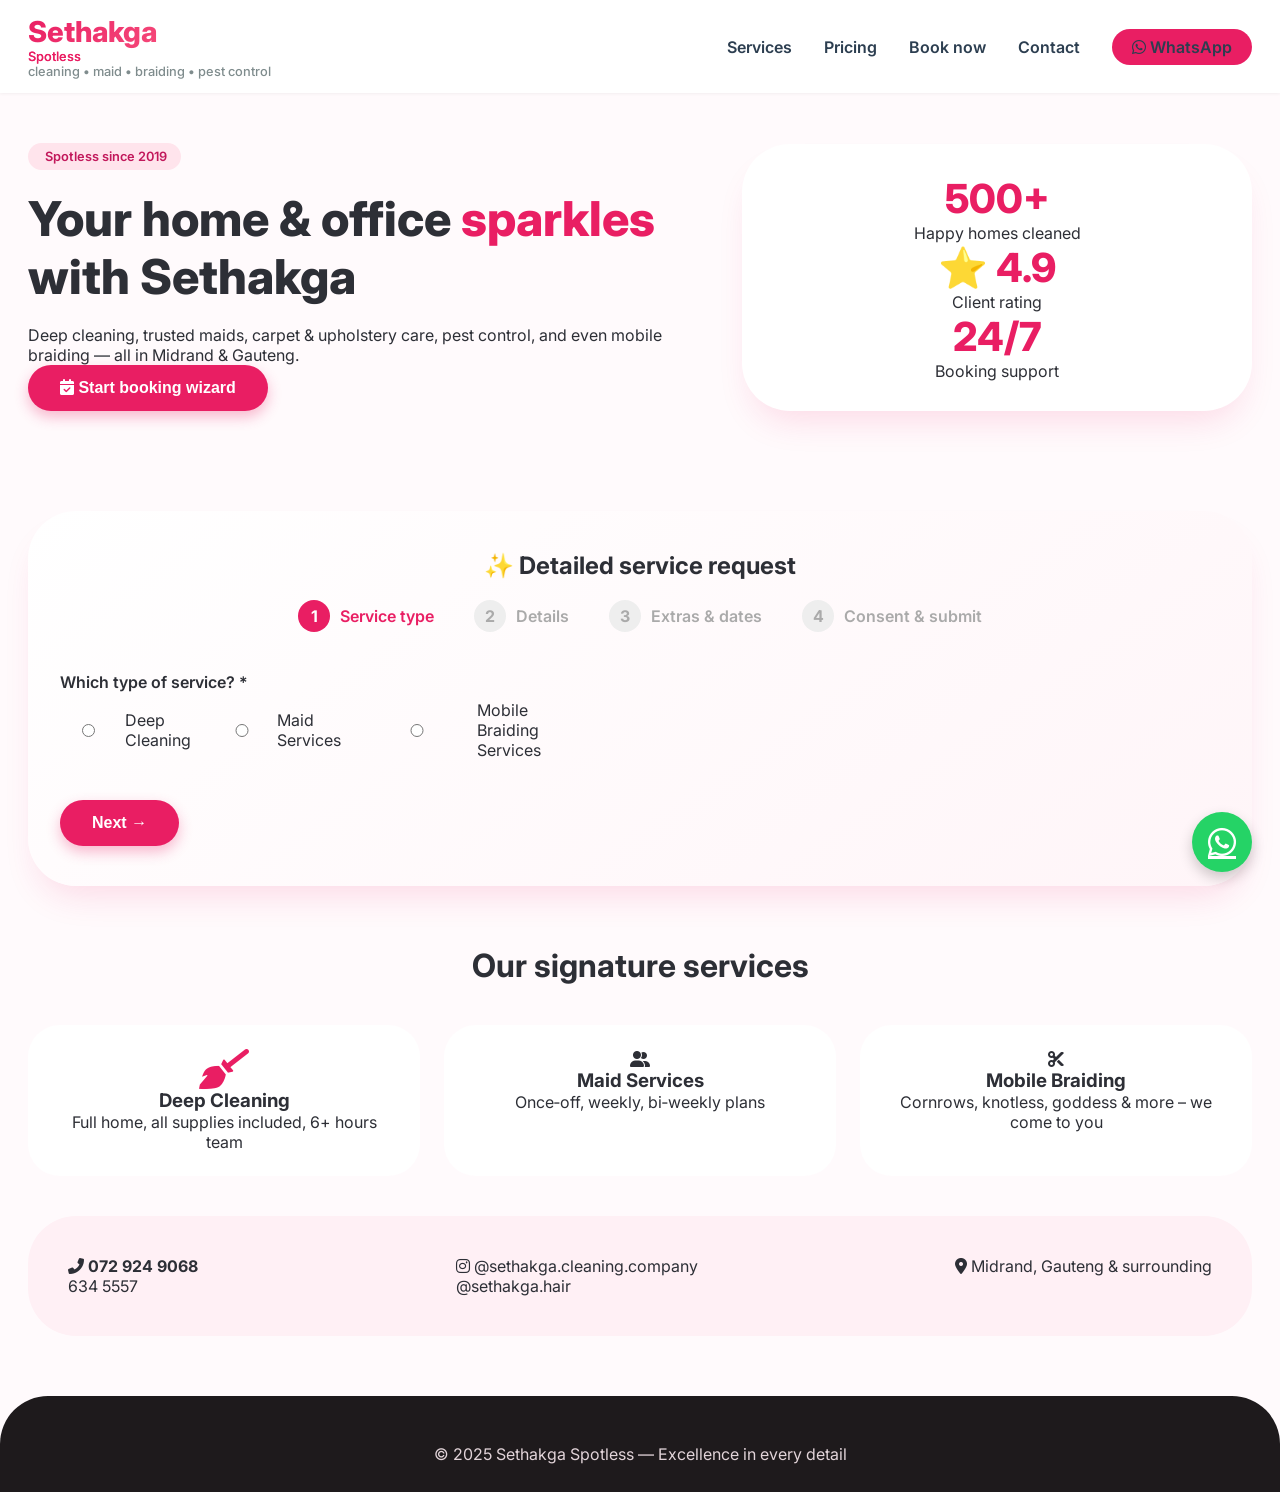
==== commit ec30ac31: "Update print statement from 'Hello' to 'Goodbye'" ====
--- a/index.html
+++ b/index.html
@@ -1,676 +1,597 @@
 <!DOCTYPE html>
 <html lang="en">
 <head>
-    <meta charset="UTF-8">
-    <meta name="viewport" content="width=device-width, initial-scale=1.0">
-    <title>For My Beautiful Vhukhudo</title>
-    <link rel="stylesheet" href="https://cdnjs.cloudflare.com/ajax/libs/font-awesome/6.4.0/css/all.min.css">
-    <link href="https://fonts.googleapis.com/css2?family=Dancing+Script:wght@700&family=Poppins:wght@300;400;600;700&family=Playfair+Display:wght@700&display=swap" rel="stylesheet">
-    <style>
-        * {
-            margin: 0;
-            padding: 0;
-            box-sizing: border-box;
-        }
-        
-        body {
-            background: linear-gradient(135deg, #0c2461, #1e3799, #4a69bd);
-            color: #fff;
-            min-height: 100vh;
-            font-family: 'Poppins', sans-serif;
-            display: flex;
-            flex-direction: column;
-            justify-content: center;
-            align-items: center;
-            padding: 20px;
-            overflow-x: hidden;
-        }
-        
-        .night-sky {
-            position: fixed;
-            top: 0;
-            left: 0;
-            width: 100%;
-            height: 100%;
-            z-index: -1;
-        }
-        
-        .star {
-            position: absolute;
-            background-color: white;
-            border-radius: 50%;
-            animation: twinkle 5s infinite ease-in-out;
-        }
-        
-        @keyframes twinkle {
-            0%, 100% { opacity: 0.3; }
-            50% { opacity: 1; }
-        }
-        
-        .container {
-            max-width: 900px;
-            width: 100%;
-            background: rgba(255, 255, 255, 0.1);
-            backdrop-filter: blur(10px);
-            border-radius: 25px;
-            box-shadow: 0 20px 50px rgba(0, 0, 0, 0.3);
-            padding: 50px 40px;
-            text-align: center;
-            position: relative;
-            overflow: hidden;
-            border: 1px solid rgba(255, 255, 255, 0.2);
-            animation: slideUp 1.2s ease-out;
-        }
-        
-        @keyframes slideUp {
-            from { opacity: 0; transform: translateY(40px); }
-            to { opacity: 1; transform: translateY(0); }
-        }
-        
-        .container::before {
-            content: '';
-            position: absolute;
-            top: 0;
-            left: 0;
-            width: 100%;
-            height: 5px;
-            background: linear-gradient(90deg, #f8c291, #e55039, #fa983a);
-        }
-        
-        h1 {
-            font-family: 'Playfair Display', serif;
-            font-size: 3.2rem;
-            margin-bottom: 10px;
-            color: #f8c291;
-            text-shadow: 0 4px 8px rgba(0, 0, 0, 0.3);
-            position: relative;
-            display: inline-block;
-        }
-        
-        h1::after {
-            content: '';
-            position: absolute;
-            bottom: -10px;
-            left: 50%;
-            transform: translateX(-50%);
-            width: 120px;
-            height: 3px;
-            background: linear-gradient(90deg, transparent, #f8c291, transparent);
-        }
-        
-        .name {
-            font-family: 'Dancing Script', cursive;
-            font-size: 4.2rem;
-            color: #fffa65;
-            display: block;
-            margin-top: 10px;
-            text-shadow: 0 0 15px rgba(255, 250, 101, 0.7);
-            animation: glow 2s infinite alternate;
-        }
-        
-        @keyframes glow {
-            from { text-shadow: 0 0 15px rgba(255, 250, 101, 0.7); }
-            to { text-shadow: 0 0 25px rgba(255, 250, 101, 1), 0 0 35px rgba(255, 250, 101, 0.8); }
-        }
-        
-        .subtitle {
-            font-size: 1.5rem;
-            margin: 25px 0 40px;
-            color: #dfe6e9;
-            font-style: italic;
-            letter-spacing: 1px;
-        }
-        
-        .poem-container {
-            background: rgba(255, 255, 255, 0.08);
-            border-radius: 20px;
-            padding: 30px;
-            margin: 30px 0;
-            text-align: center;
-            border-left: 5px solid #f8c291;
-            position: relative;
-            overflow: hidden;
-            transition: transform 0.5s, box-shadow 0.5s;
-        }
-        
-        .poem-container:hover {
-            transform: translateY(-5px);
-            box-shadow: 0 15px 30px rgba(0, 0, 0, 0.2);
-        }
-        
-        .poem-container::before {
-            content: '“';
-            position: absolute;
-            top: -30px;
-            left: 20px;
-            font-size: 120px;
-            color: rgba(248, 194, 145, 0.15);
-            font-family: 'Playfair Display', serif;
-        }
-        
-        .poem-title {
-            font-size: 1.8rem;
-            margin-bottom: 20px;
-            color: #f8c291;
-            font-family: 'Playfair Display', serif;
-        }
-        
-        .poem {
-            font-size: 1.3rem;
-            line-height: 1.8;
-            color: #dfe6e9;
-            font-style: italic;
-            position: relative;
-            z-index: 1;
-        }
-        
-        .poem-author {
-            text-align: right;
-            margin-top: 20px;
-            font-weight: 600;
-            color: #f8c291;
-            font-size: 1.2rem;
-        }
-        
-        .bible-verse {
-            background: rgba(248, 194, 145, 0.1);
-            padding: 25px;
-            border-radius: 15px;
-            margin: 35px 0;
-            font-size: 1.4rem;
-            color: #fffa65;
-            border: 1px solid rgba(248, 194, 145, 0.3);
-            position: relative;
-        }
-        
-        .verse {
-            font-weight: 700;
-            color: #f8c291;
-            display: block;
-            margin-bottom: 10px;
-            font-family: 'Playfair Display', serif;
-        }
-        
-        .question-container {
-            background: rgba(255, 255, 255, 0.05);
-            padding: 30px;
-            border-radius: 20px;
-            margin: 40px 0;
-            border: 2px dashed rgba(248, 194, 145, 0.4);
-        }
-        
-        .question {
-            font-size: 2.2rem;
-            color: #fffa65;
-            font-weight: 600;
-            margin-bottom: 20px;
-            font-family: 'Playfair Display', serif;
-        }
-        
-        .buttons {
-            display: flex;
-            justify-content: center;
-            gap: 40px;
-            margin-top: 40px;
-            flex-wrap: wrap;
-        }
-        
-        .btn {
-            padding: 20px 50px;
-            font-size: 1.6rem;
-            border: none;
-            border-radius: 60px;
-            cursor: pointer;
-            transition: all 0.4s ease;
-            font-weight: 700;
-            display: flex;
-            align-items: center;
-            justify-content: center;
-            min-width: 200px;
-            position: relative;
-            overflow: hidden;
-            box-shadow: 0 10px 20px rgba(0, 0, 0, 0.2);
-        }
-        
-        .btn::before {
-            content: '';
-            position: absolute;
-            top: 0;
-            left: -100%;
-            width: 100%;
-            height: 100%;
-            background: linear-gradient(90deg, transparent, rgba(255, 255, 255, 0.2), transparent);
-            transition: left 0.7s;
-        }
-        
-        .btn:hover::before {
-            left: 100%;
-        }
-        
-        .btn-yes {
-            background: linear-gradient(135deg, #4cd137, #44bd32);
-            color: white;
-            transform: scale(1);
-            z-index: 2;
-        }
-        
-        .btn-no {
-            background: linear-gradient(135deg, #e84118, #c23616);
-            color: white;
-            z-index: 1;
-        }
-        
-        .btn:hover {
-            transform: translateY(-8px);
-            box-shadow: 0 20px 30px rgba(0, 0, 0, 0.3);
-        }
-        
-        .btn:active {
-            transform: translateY(-2px);
-        }
-        
-        .btn-yes:hover {
-            background: linear-gradient(135deg, #44bd32, #2e8b27);
-        }
-        
-        .btn-no:hover {
-            background: linear-gradient(135deg, #c23616, #a71b0e);
-        }
-        
-        .btn-icon {
-            margin-right: 15px;
-            font-size: 2rem;
-        }
-        
-        .message {
-            margin-top: 30px;
-            padding: 20px;
-            background: rgba(76, 209, 55, 0.2);
-            border-radius: 15px;
-            font-size: 1.3rem;
-            color: #d1f7c4;
-            display: none;
-            animation: fadeIn 0.8s;
-            border: 1px solid rgba(76, 209, 55, 0.4);
-        }
-        
-        @keyframes fadeIn {
-            from { opacity: 0; }
-            to { opacity: 1; }
-        }
-        
-        footer {
-            margin-top: 40px;
-            color: #dfe6e9;
-            font-size: 1.1rem;
-            text-align: center;
-            opacity: 0.9;
-        }
-        
-        .hearts-container {
-            display: flex;
-            justify-content: center;
-            flex-wrap: wrap;
-            gap: 15px;
-            margin: 30px 0;
-        }
-        
-        .heart {
-            font-size: 2.5rem;
-            color: #e55039;
-            animation: float 3s infinite ease-in-out;
-        }
-        
-        @keyframes float {
-            0%, 100% { transform: translateY(0); }
-            50% { transform: translateY(-15px); }
-        }
-        
-        /* Responsive design */
-        @media (max-width: 768px) {
-            .container {
-                padding: 30px 25px;
-            }
-            
-            h1 {
-                font-size: 2.5rem;
-            }
-            
-            .name {
-                font-size: 3.5rem;
-            }
-            
-            .subtitle {
-                font-size: 1.3rem;
-            }
-            
-            .poem {
-                font-size: 1.1rem;
-            }
-            
-            .question {
-                font-size: 1.8rem;
-            }
-            
-            .buttons {
-                flex-direction: column;
-                align-items: center;
-                gap: 25px;
-            }
-            
-            .btn {
-                width: 100%;
-                max-width: 320px;
-                padding: 18px 40px;
-            }
-        }
-        
-        /* Animation for growing button */
-        @keyframes grow {
-            0% { transform: scale(1); }
-            100% { transform: scale(var(--scale-factor)); }
-        }
-        
-        /* Fireworks effect */
-        .firework {
-            position: fixed;
-            width: 5px;
-            height: 5px;
-            border-radius: 50%;
-            pointer-events: none;
-            z-index: 1000;
-        }
-    </style>
+  <meta charset="UTF-8">
+  <meta name="viewport" content="width=device-width, initial-scale=1.0, viewport-fit=cover">
+  <title>Sethakga Spotless | Smart Booking Wizard</title>
+  <!-- Google Fonts + Font Awesome -->
+  <link href="https://fonts.googleapis.com/css2?family=Inter:opsz,wght@14..32,300;14..32,400;14..32,500;14..32,600;14..32,700;14..32,800&display=swap" rel="stylesheet">
+  <link rel="stylesheet" href="https://cdnjs.cloudflare.com/ajax/libs/font-awesome/6.0.0-beta3/css/all.min.css">
+  <style>
+    * {
+      margin: 0;
+      padding: 0;
+      box-sizing: border-box;
+    }
+
+    body {
+      font-family: 'Inter', sans-serif;
+      background-color: #fffafc;
+      color: #2d2f36;
+      scroll-behavior: smooth;
+    }
+
+    :root {
+      --pink-primary: #e91e63;
+      --pink-soft: #ff80ab;
+      --pink-light: #ffe4ec;
+      --pink-dark: #c2185b;
+      --shadow-sm: 0 10px 25px -5px rgba(0, 0, 0, 0.05), 0 8px 10px -6px rgba(0, 0, 0, 0.02);
+      --shadow-md: 0 20px 35px -12px rgba(233, 30, 99, 0.15);
+    }
+
+    .container {
+      max-width: 1280px;
+      margin: 0 auto;
+      padding: 0 28px;
+    }
+
+    /* navigation */
+    nav {
+      background: white;
+      position: sticky;
+      top: 0;
+      z-index: 100;
+      backdrop-filter: blur(8px);
+      background: rgba(255, 255, 255, 0.96);
+      box-shadow: 0 1px 3px rgba(0,0,0,0.05);
+      padding: 14px 0;
+    }
+    .nav-container {
+      display: flex;
+      justify-content: space-between;
+      align-items: center;
+      flex-wrap: wrap;
+      gap: 20px;
+    }
+    .logo h1 {
+      font-size: 1.8rem;
+      font-weight: 800;
+      background: linear-gradient(135deg, #e91e63, #ff6b8b);
+      -webkit-background-clip: text;
+      background-clip: text;
+      color: transparent;
+    }
+    .logo span {
+      font-size: 0.8rem;
+      font-weight: 500;
+      color: #7f8c8d;
+      display: block;
+    }
+    .nav-links {
+      display: flex;
+      gap: 2rem;
+      list-style: none;
+      align-items: center;
+      flex-wrap: wrap;
+    }
+    .nav-links a {
+      text-decoration: none;
+      font-weight: 600;
+      color: #2c3e50;
+      transition: 0.2s;
+    }
+    .nav-links a:hover {
+      color: var(--pink-primary);
+    }
+    .btn-cta {
+      background: var(--pink-primary);
+      color: white;
+      padding: 8px 20px;
+      border-radius: 40px;
+      font-weight: 600;
+      transition: 0.2s;
+    }
+    .btn-cta:hover {
+      background: var(--pink-dark);
+      transform: translateY(-2px);
+    }
+
+    /* hero & other sections (keep same as before but I'll condense for brevity) */
+    .hero {
+      display: flex;
+      flex-wrap: wrap;
+      align-items: center;
+      justify-content: space-between;
+      padding: 50px 0 40px;
+      gap: 40px;
+    }
+    .hero-text {
+      flex: 1.2;
+    }
+    .hero-text .badge {
+      background: var(--pink-light);
+      color: var(--pink-dark);
+      padding: 6px 14px;
+      border-radius: 60px;
+      font-size: 0.8rem;
+      font-weight: 600;
+      display: inline-block;
+      margin-bottom: 20px;
+    }
+    .hero-text h1 {
+      font-size: 3rem;
+      font-weight: 800;
+      line-height: 1.2;
+      margin-bottom: 20px;
+    }
+    .hero-text h1 span {
+      color: var(--pink-primary);
+    }
+    .btn-primary {
+      background: var(--pink-primary);
+      color: white;
+      border: none;
+      padding: 14px 32px;
+      border-radius: 50px;
+      font-weight: 700;
+      font-size: 1rem;
+      cursor: pointer;
+      transition: all 0.2s ease;
+      box-shadow: 0 6px 14px rgba(233, 30, 99, 0.3);
+    }
+    .btn-primary:hover {
+      background: var(--pink-dark);
+      transform: translateY(-3px);
+    }
+    .btn-outline {
+      background: transparent;
+      border: 2px solid var(--pink-primary);
+      padding: 12px 28px;
+      border-radius: 50px;
+      font-weight: 700;
+      color: var(--pink-primary);
+      transition: 0.2s;
+      cursor: pointer;
+    }
+    .hero-stats {
+      flex: 0.8;
+      background: white;
+      border-radius: 48px;
+      padding: 30px;
+      box-shadow: var(--shadow-md);
+      text-align: center;
+    }
+    .stat-number {
+      font-size: 2.5rem;
+      font-weight: 800;
+      color: var(--pink-primary);
+    }
+
+    /* Form wizard */
+    .wizard-container {
+      background: linear-gradient(145deg, #ffffff, #fff5f8);
+      border-radius: 48px;
+      padding: 40px 32px;
+      margin: 60px 0;
+      box-shadow: var(--shadow-md);
+    }
+    .step-indicator {
+      display: flex;
+      justify-content: center;
+      gap: 40px;
+      margin-bottom: 40px;
+      flex-wrap: wrap;
+    }
+    .step {
+      display: flex;
+      align-items: center;
+      gap: 10px;
+      font-weight: 600;
+      color: #aaa;
+    }
+    .step.active {
+      color: var(--pink-primary);
+    }
+    .step .circle {
+      width: 32px;
+      height: 32px;
+      background: #eee;
+      border-radius: 50%;
+      display: inline-flex;
+      align-items: center;
+      justify-content: center;
+      font-weight: bold;
+    }
+    .step.active .circle {
+      background: var(--pink-primary);
+      color: white;
+    }
+    .form-step {
+      display: none;
+      animation: fadeIn 0.3s ease;
+    }
+    .form-step.active-step {
+      display: block;
+    }
+    @keyframes fadeIn {
+      from { opacity: 0; transform: translateY(10px);}
+      to { opacity: 1; transform: translateY(0);}
+    }
+    .form-group {
+      margin-bottom: 24px;
+    }
+    .form-group label {
+      font-weight: 600;
+      display: block;
+      margin-bottom: 8px;
+    }
+    input, select, textarea {
+      width: 100%;
+      padding: 14px 18px;
+      border-radius: 28px;
+      border: 1px solid #ffcddf;
+      font-family: inherit;
+      background: white;
+      transition: 0.2s;
+    }
+    input:focus, select:focus, textarea:focus {
+      outline: none;
+      border-color: var(--pink-primary);
+      box-shadow: 0 0 0 3px rgba(233,30,99,0.2);
+    }
+    .radio-group {
+      display: flex;
+      gap: 24px;
+      flex-wrap: wrap;
+      margin-top: 8px;
+    }
+    .radio-group label {
+      font-weight: normal;
+      display: inline-flex;
+      align-items: center;
+      gap: 8px;
+    }
+    .btn-nav {
+      display: flex;
+      justify-content: space-between;
+      margin-top: 32px;
+    }
+    .loading-overlay {
+      position: fixed;
+      top: 0;
+      left: 0;
+      width: 100%;
+      height: 100%;
+      background: rgba(255,245,248,0.95);
+      backdrop-filter: blur(6px);
+      z-index: 1000;
+      display: none;
+      justify-content: center;
+      align-items: center;
+      flex-direction: column;
+      gap: 20px;
+    }
+    .loader {
+      width: 80px;
+      height: 80px;
+      border: 8px solid #ffe0e8;
+      border-top: 8px solid var(--pink-primary);
+      border-radius: 50%;
+      animation: spin 1s linear infinite;
+    }
+    .bubbles {
+      display: flex;
+      gap: 12px;
+    }
+    .bubble {
+      width: 12px;
+      height: 12px;
+      background: var(--pink-soft);
+      border-radius: 50%;
+      animation: bounce 0.6s infinite alternate;
+    }
+    .bubble:nth-child(2) { animation-delay: 0.2s; }
+    .bubble:nth-child(3) { animation-delay: 0.4s; }
+    @keyframes spin { 0% { transform: rotate(0deg); } 100% { transform: rotate(360deg); } }
+    @keyframes bounce { from { transform: translateY(0); } to { transform: translateY(-15px); } }
+    .loading-text {
+      font-size: 1.3rem;
+      font-weight: 600;
+      color: var(--pink-dark);
+    }
+    .service-badge {
+      background: var(--pink-light);
+      padding: 12px 20px;
+      border-radius: 40px;
+      margin-bottom: 20px;
+      display: inline-block;
+    }
+    footer {
+      background: #1e1a1c;
+      color: #e2d4d9;
+      padding: 48px 0 28px;
+      border-radius: 48px 48px 0 0;
+      margin-top: 60px;
+    }
+    .whatsapp-float {
+      position: fixed;
+      bottom: 28px;
+      right: 28px;
+      background: #25d366;
+      width: 60px;
+      height: 60px;
+      border-radius: 50%;
+      display: flex;
+      align-items: center;
+      justify-content: center;
+      font-size: 2rem;
+      color: white;
+      box-shadow: 0 6px 14px rgba(0,0,0,0.2);
+      z-index: 99;
+    }
+    @media (max-width: 700px) {
+      .hero-text h1 { font-size: 2rem; }
+      .step-indicator { gap: 15px; }
+    }
+  </style>
 </head>
 <body>
-    <!-- Night sky with stars -->
-    <div class="night-sky" id="nightSky"></div>
-    
-    <div class="container">
-        <h1>For My Dearest<br><span class="name">Vhukhudo</span></h1>
-        <p class="subtitle">A moonlit question just for you...</p>
-        
-        <div class="poem-container">
-            <div class="poem-title">She Walks in Beauty</div>
-            <div class="poem">
-                She walks in beauty, like the night<br>
-                Of cloudless climes and starry skies;<br>
-                And all that's best of dark and bright<br>
-                Meet in her aspect and her eyes;<br>
-                Thus mellowed to that tender light<br>
-                Which heaven to gaudy day denies.
+
+<nav>
+  <div class="container nav-container">
+    <div class="logo">
+      <h1>Sethakga <span style="color:#e91e63;">Spotless</span></h1>
+      <span>cleaning • maid • braiding • pest control</span>
+    </div>
+    <ul class="nav-links">
+      <li><a href="#services">Services</a></li>
+      <li><a href="#pricing">Pricing</a></li>
+      <li><a href="#wizard">Book now</a></li>
+      <li><a href="#contact">Contact</a></li>
+      <li><a href="https://wa.me/27729249068?text=Hello%20Sethakga!" target="_blank" class="btn-cta"><i class="fab fa-whatsapp"></i> WhatsApp</a></li>
+    </ul>
+  </div>
+</nav>
+
+<main>
+  <div class="container">
+    <div class="hero">
+      <div class="hero-text">
+        <div class="badge"><i class="fas fa-sparkle"></i> Spotless since 2019</div>
+        <h1>Your home & office <span>sparkles</span> with Sethakga</h1>
+        <p>Deep cleaning, trusted maids, carpet & upholstery care, pest control, and even mobile braiding — all in Midrand & Gauteng.</p>
+        <button class="btn-primary" id="scrollToWizard"><i class="fas fa-calendar-check"></i> Start booking wizard</button>
+      </div>
+      <div class="hero-stats">
+        <div class="stat-item"><div class="stat-number">500+</div><p>Happy homes cleaned</p></div>
+        <div class="stat-item"><div class="stat-number">⭐ 4.9</div><p>Client rating</p></div>
+        <div class="stat-item"><div class="stat-number">24/7</div><p>Booking support</p></div>
+      </div>
+    </div>
+  </div>
+
+  <!-- Wizard Section -->
+  <div class="container" id="wizard">
+    <div class="wizard-container">
+      <h2 style="text-align:center; margin-bottom:20px;">✨ Detailed service request</h2>
+      <div class="step-indicator">
+        <div class="step active" data-step="1"><span class="circle">1</span> Service type</div>
+        <div class="step" data-step="2"><span class="circle">2</span> Details</div>
+        <div class="step" data-step="3"><span class="circle">3</span> Extras & dates</div>
+        <div class="step" data-step="4"><span class="circle">4</span> Consent & submit</div>
+      </div>
+
+      <form id="wizardForm">
+        <!-- STEP 1: Service type -->
+        <div class="form-step active-step" id="step1">
+          <div class="form-group">
+            <label>Which type of service? *</label>
+            <div class="radio-group">
+              <label><input type="radio" name="serviceType" value="deep_cleaning" required> Deep Cleaning</label>
+              <label><input type="radio" name="serviceType" value="maid_services"> Maid Services</label>
+              <label><input type="radio" name="serviceType" value="braiding"> Mobile Braiding Services</label>
             </div>
-            <div class="poem-author">- Lord Byron</div>
+          </div>
+          <div class="btn-nav"><button type="button" class="btn-primary" id="nextStep1">Next →</button></div>
         </div>
-        
-        <div class="bible-verse">
-            <span class="verse">Song of Solomon 4:7</span> 
-            "You are altogether beautiful, my love; there is no flaw in you."
+
+        <!-- STEP 2: dynamic fields based on service type -->
+        <div class="form-step" id="step2">
+          <div id="dynamicFields"></div>
+          <div class="btn-nav">
+            <button type="button" class="btn-outline" id="prevStep2">← Back</button>
+            <button type="button" class="btn-primary" id="nextStep2">Next →</button>
+          </div>
         </div>
-        
-        <div class="hearts-container" id="hearts">
-            <!-- Hearts will be added here by JavaScript -->
+
+        <!-- STEP 3: Extras & dates (shared) -->
+        <div class="form-step" id="step3">
+          <div class="form-group"><label>Do you require Pest Control Services?</label><select id="pestControl"><option value="">Select</option><option value="Yes">Yes – Include in quotation</option><option value="No">No – Cleaning only</option></select></div>
+          <div class="form-group"><label>Number of carpets, couches (indicate seater size), curtains, headboards?</label><textarea id="extras" rows="2" placeholder="e.g., 2x 3-seater couches, 1x carpet, 4x curtains"></textarea></div>
+          <div class="form-group"><label>Additional notes for the crew / fairy</label><textarea id="additionalNotes" rows="2" placeholder="Special instructions, access details..."></textarea></div>
+          <div class="form-group"><label>On which date do you need the service? *</label><input type="date" id="serviceDate" required></div>
+          <div class="form-group"><label>Alternative date</label><input type="date" id="altDate"></div>
+          <div class="btn-nav"><button type="button" class="btn-outline" id="prevStep3">← Back</button><button type="button" class="btn-primary" id="nextStep3">Next →</button></div>
         </div>
-        
-        <div class="question-container">
-            <div class="question">Vhukhudo, will you be my Valentine?</div>
-            
-            <div class="buttons">
-                <button class="btn btn-yes" id="yesBtn">
-                    <i class="fas fa-heart btn-icon"></i> Yes, My Love!
-                </button>
-                <button class="btn btn-no" id="noBtn">
-                    <i class="fas fa-times btn-icon"></i> No
-                </button>
-            </div>
-            
-            <div class="message" id="message">
-                <i class="fas fa-check-circle"></i> Amazing! I've sent you a WhatsApp message. Please check your phone, my love!
-            </div>
+
+        <!-- STEP 4: Billing & consent -->
+        <div class="form-step" id="step4">
+          <div class="form-group"><label>Will you be responsible for billing and payments?</label><div class="radio-group"><label><input type="radio" name="billing" value="Yes" required> Yes</label><label><input type="radio" name="billing" value="No"> No</label></div></div>
+          <div class="form-group"><label>Client Consent & Confirmation</label><label style="font-weight:normal;"><input type="checkbox" id="consentCheck" required> I have read, understood, and agree to The Sethakga Group service terms as per my request.</label></div>
+          <div class="btn-nav"><button type="button" class="btn-outline" id="prevStep4">← Back</button><button type="submit" class="btn-primary" id="finalSubmit">📋 Send request →</button></div>
         </div>
-        
-        <footer>
-            Made with <i class="fas fa-heart" style="color:#e55039;"></i> for Vhukhudo • Forever Yours
-        </footer>
+      </form>
     </div>
-
-    <script>
-        document.addEventListener('DOMContentLoaded', function() {
-            // Create night sky with stars
-            const nightSky = document.getElementById('nightSky');
-            for (let i = 0; i < 150; i++) {
-                const star = document.createElement('div');
-                star.className = 'star';
-                star.style.width = Math.random() * 3 + 1 + 'px';
-                star.style.height = star.style.width;
-                star.style.left = Math.random() * 100 + 'vw';
-                star.style.top = Math.random() * 100 + 'vh';
-                star.style.animationDelay = Math.random() * 5 + 's';
-                nightSky.appendChild(star);
-            }
-            
-            // Create floating hearts
-            const heartsContainer = document.getElementById('hearts');
-            for (let i = 0; i < 10; i++) {
-                const heart = document.createElement('div');
-                heart.className = 'heart';
-                heart.innerHTML = '❤';
-                heart.style.animationDelay = (i * 0.4) + 's';
-                heartsContainer.appendChild(heart);
-            }
-            
-            const yesBtn = document.getElementById('yesBtn');
-            const noBtn = document.getElementById('noBtn');
-            const message = document.getElementById('message');
-            let noCount = 0;
-            let scaleFactor = 1;
-            
-            // No button functionality
-            noBtn.addEventListener('click', function() {
-                noCount++;
-                
-                // Make the Yes button bigger with each click
-                scaleFactor += 0.4;
-                yesBtn.style.setProperty('--scale-factor', scaleFactor);
-                yesBtn.style.animation = 'grow 0.5s forwards';
-                
-                // Change the No button text
-                const noTexts = [
-                    "Are you sure?",
-                    "Really sure?",
-                    "Think again!",
-                    "Last chance!",
-                    "Surely not?",
-                    "You might regret this!",
-                    "Give it another thought!",
-                    "This could be a mistake!",
-                    "Have a heart!",
-                    "Don't be so cold!",
-                    "Change of heart?",
-                    "Wouldn't you reconsider?",
-                    "Is that your final answer?",
-                    "You're breaking my heart!",
-                    "Please? 🥺",
-                    "I'll be so sad!",
-                    "Think of all the memories!",
-                    "Our story isn't over!",
-                    "Just one more chance?",
-                    "My love for you is endless!"
-                ];
-                
-                const randomIndex = Math.min(noCount - 1, noTexts.length - 1);
-                noBtn.innerHTML = `<i class="fas fa-times btn-icon"></i> ${noTexts[randomIndex]}`;
-                
-                // Add a shake animation to the no button
-                noBtn.style.animation = 'shake 0.5s';
-                setTimeout(() => {
-                    noBtn.style.animation = '';
-                }, 500);
-                
-                // Reset animation after it completes
-                setTimeout(() => {
-                    yesBtn.style.animation = '';
-                }, 500);
-                
-                // Move the No button to a random position after 4 clicks
-                if (noCount >= 4) {
-                    const container = document.querySelector('.question-container');
-                    const containerRect = container.getBoundingClientRect();
-                    const maxX = containerRect.width - noBtn.offsetWidth - 30;
-                    const maxY = containerRect.height - noBtn.offsetHeight - 30;
-                    
-                    const randomX = Math.random() * maxX;
-                    const randomY = Math.random() * maxY;
-                    
-                    noBtn.style.position = 'absolute';
-                    noBtn.style.left = randomX + 'px';
-                    noBtn.style.top = randomY + 'px';
-                    
-                    // Reset position after a short time
-                    setTimeout(() => {
-                        noBtn.style.position = '';
-                        noBtn.style.left = '';
-                        noBtn.style.top = '';
-                    }, 1000);
-                }
-                
-                // Add a "broken heart" effect
-                if (noCount % 3 === 0) {
-                    const brokenHeart = document.createElement('div');
-                    brokenHeart.innerHTML = '💔';
-                    brokenHeart.style.position = 'fixed';
-                    brokenHeart.style.fontSize = '40px';
-                    brokenHeart.style.left = Math.random() * 80 + 10 + 'vw';
-                    brokenHeart.style.top = '100vh';
-                    brokenHeart.style.zIndex = '9999';
-                    brokenHeart.style.pointerEvents = 'none';
-                    document.body.appendChild(brokenHeart);
-                    
-                    // Animate the broken heart
-                    const animation = brokenHeart.animate([
-                        { top: '100vh', opacity: 1 },
-                        { top: Math.random() * 60 + 10 + 'vh', opacity: 0.8 },
-                        { top: '-10vh', opacity: 0 }
-                    ], {
-                        duration: 2000,
-                        easing: 'cubic-bezier(0.215, 0.61, 0.355, 1)'
-                    });
-                    
-                    // Remove heart after animation
-                    animation.onfinish = () => brokenHeart.remove();
-                }
-            });
-            
-            // Yes button functionality
-            yesBtn.addEventListener('click', function() {
-                // Show success message
-                message.style.display = 'block';
-                
-                // Create fireworks celebration
-                createFireworks();
-                
-                // Send WhatsApp message
-                const phoneNumber = "+27718570220";
-                const messageText = "Vhukhudo said YES to being my Valentine! 💖 I'm the luckiest person in the world!";
-                const encodedMessage = encodeURIComponent(messageText);
-                const whatsappURL = `https://wa.me/${phoneNumber}?text=${encodedMessage}`;
-                
-                // Open WhatsApp in a new tab after a delay
-                setTimeout(() => {
-                    window.open(whatsappURL, '_blank');
-                }, 1800);
-                
-                // Change button text and style
-                yesBtn.innerHTML = '<i class="fas fa-heart btn-icon"></i> She Said YES!';
-                yesBtn.style.background = 'linear-gradient(135deg, #fa983a, #e55039)';
-                yesBtn.style.animation = 'pulse 1.5s infinite';
-                
-                // Hide the No button
-                noBtn.style.display = 'none';
-                
-                // Add more hearts to the container
-                for (let i = 0; i < 15; i++) {
-                    setTimeout(() => {
-                        const heart = document.createElement('div');
-                        heart.className = 'heart';
-                        heart.innerHTML = '❤';
-                        heart.style.animationDelay = (i * 0.1) + 's';
-                        heartsContainer.appendChild(heart);
-                    }, i * 100);
-                }
-            });
-            
-            // Reset animation on Yes button after it completes
-            yesBtn.addEventListener('animationend', function() {
-                if (yesBtn.style.animationName === 'grow') {
-                    yesBtn.style.animation = '';
-                }
-            });
-            
-            // Function to create fireworks
-            function createFireworks() {
-                const colors = ['#fffa65', '#f8c291', '#e55039', '#4cd137', '#4a69bd'];
-                
-                for (let f = 0; f < 30; f++) {
-                    setTimeout(() => {
-                        const fireworkCount = 50;
-                        const x = Math.random() * 80 + 10;
-                        const y = Math.random() * 80 + 10;
-                        const color = colors[Math.floor(Math.random() * colors.length)];
-                        
-                        for (let i = 0; i < fireworkCount; i++) {
-                            const particle = document.createElement('div');
-                            particle.className = 'firework';
-                            particle.style.backgroundColor = color;
-                            particle.style.left = x + 'vw';
-                            particle.style.top = y + 'vh';
-                            document.body.appendChild(particle);
-                            
-                            const angle = Math.random() * Math.PI * 2;
-                            const velocity = 2 + Math.random() * 3;
-                            const vx = Math.cos(angle) * velocity;
-                            const vy = Math.sin(angle) * velocity;
-                            
-                            let posX = 0;
-                            let posY = 0;
-                            
-                            const animateParticle = () => {
-                                posX += vx;
-                                posY += vy;
-                                
-                                particle.style.left = (x + posX) + 'vw';
-                                particle.style.top = (y + posY) + 'vh';
-                                particle.style.opacity = 1 - (Math.abs(posX) + Math.abs(posY)) / 100;
-                                
-                                if (Math.abs(posX) < 50 && Math.abs(posY) < 50) {
-                                    requestAnimationFrame(animateParticle);
-                                } else {
-                                    particle.remove();
-                                }
-                            };
-                            
-                            animateParticle();
-                        }
-                    }, f * 200);
-                }
-            }
-            
-            // Add shake animation to CSS
-            const style = document.createElement('style');
-            style.textContent = `
-                @keyframes shake {
-                    0%, 100% { transform: translateX(0); }
-                    10%, 30%, 50%, 70%, 90% { transform: translateX(-5px); }
-                    20%, 40%, 60%, 80% { transform: translateX(5px); }
-                }
-                
-                @keyframes pulse {
-                    0%, 100% { transform: scale(1); }
-                    50% { transform: scale(1.1); }
-                }
-            `;
-            document.head.appendChild(style);
-        });
-    </script>
+  </div>
+
+  <!-- Rest of website content (services, pricing, contact - simplified but present) -->
+  <div class="container" id="services">
+    <h2 style="font-size:2rem; text-align:center;">Our signature services</h2>
+    <div style="display:grid; grid-template-columns:repeat(auto-fit,minmax(240px,1fr)); gap:24px; margin:40px 0;">
+      <div style="background:white; border-radius:32px; padding:24px; text-align:center;"><i class="fas fa-broom" style="font-size:2.5rem; color:#e91e63;"></i><h3>Deep Cleaning</h3><p>Full home, all supplies included, 6+ hours team</p></div>
+      <div style="background:white; border-radius:32px; padding:24px; text-align:center;"><i class="fas fa-user-friends"></i><h3>Maid Services</h3><p>Once‑off, weekly, bi‑weekly plans</p></div>
+      <div style="background:white; border-radius:32px; padding:24px; text-align:center;"><i class="fas fa-cut"></i><h3>Mobile Braiding</h3><p>Cornrows, knotless, goddess & more – we come to you</p></div>
+    </div>
+  </div>
+
+  <div class="container" id="contact">
+    <div style="background:#fff0f5; border-radius:48px; padding:40px; margin:40px 0; display:flex; flex-wrap:wrap; justify-content:space-between;">
+      <div><i class="fas fa-phone-alt"></i> <strong>072 924 9068</strong><br>634 5557</div>
+      <div><i class="fab fa-instagram"></i> @sethakga.cleaning.company<br>@sethakga.hair</div>
+      <div><i class="fas fa-map-marker-alt"></i> Midrand, Gauteng & surrounding</div>
+    </div>
+  </div>
+</main>
+
+<footer>
+  <div class="container">
+    <div style="text-align:center;">© 2025 Sethakga Spotless — Excellence in every detail</div>
+  </div>
+</footer>
+
+<a href="https://wa.me/27729249068?text=Hi%20Sethakga!" class="whatsapp-float" target="_blank"><i class="fab fa-whatsapp"></i></a>
+
+<!-- Loading overlay -->
+<div id="loadingOverlay" class="loading-overlay">
+  <div class="loader"></div>
+  <div class="bubbles"><div class="bubble"></div><div class="bubble"></div><div class="bubble"></div></div>
+  <div class="loading-text">Scheduling your sparkle ✨</div>
+  <div style="font-size:0.9rem;">Preparing your quote...</div>
+</div>
+
+<script>
+  // DOM elements
+  const steps = document.querySelectorAll('.form-step');
+  const stepIndicators = document.querySelectorAll('.step');
+  let currentStep = 1;
+  let selectedService = null;
+
+  // Field definitions for each service type (based on Google Form screenshots)
+  const serviceFields = {
+    deep_cleaning: `
+      <div class="form-group"><label>What is the current condition of the property? *</label><select id="propertyCondition" required><option value="">Select</option><option value="Occupied">Occupied</option><option value="Post construction">Post construction</option><option value="Empty house">Empty house</option><option value="Post Renovations">Post Renovations</option><option value="Post pest control">Post pest control</option></select></div>
+      <div class="form-group"><label>Number of bedrooms? *</label><input type="number" id="bedrooms" required placeholder="e.g., 3"></div>
+      <div class="form-group"><label>Type of property?</label><select id="propertyType"><option value="Stand-alone house">Stand-alone house</option><option value="Apartment building">Apartment building</option><option value="Office space">Office space</option></select></div>
+      <div class="form-group"><label>Number of floors?</label><select id="floors"><option value="Single storey">Single storey</option><option value="Double storey">Double storey</option><option value="Three storey">Three storey</option></select></div>
+      <div class="form-group"><label>Post Renovations workscope (if applicable)</label><textarea id="renovationScope" rows="2" placeholder="Dust removal, windows, kitchen, bathroom, etc."></textarea></div>
+    `,
+    maid_services: `
+      <div class="form-group"><label>Number of bedrooms? *</label><input type="number" id="bedroomsMaid" required placeholder="e.g., 2"></div>
+      <div class="form-group"><label>Type of property to be cleaned? *</label><select id="propertyTypeMaid" required><option value="">Select</option><option value="Stand-alone house">Stand-alone house</option><option value="Apartment building">Apartment building</option><option value="Office space">Office space</option></select></div>
+      <div class="form-group"><label>Number of floors? *</label><select id="floorsMaid" required><option value="">Select</option><option value="Single storey">Single storey</option><option value="Double storey">Double storey</option><option value="Three storey">Three storey</option></select></div>
+      <div class="form-group"><label>Preferred maid package (optional)</label><select id="maidPackage"><option value="">Select plan</option><option value="Once-off R400/day">Once-off R400/day</option><option value="Bi-Weekly R400/visit">Bi-Weekly R400/visit</option><option value="Once a week R380/visit">Once a week R380/visit</option><option value="Twice a week R360/visit">Twice a week R360/visit</option><option value="Thrice a week R330/visit">Thrice a week R330/visit</option></select></div>
+    `,
+    braiding: `
+      <div class="form-group"><label>Which hairstyle would you like to book? *</label><select id="hairstyle" required><option value="">Select style</option><option value="Cornrows">Cornrows</option><option value="Halfmoon">Halfmoon</option><option value="Lemonade">Lemonade</option><option value="Goddess (boho)">Goddess (boho)</option><option value="French curls">French curls</option><option value="Knotless">Knotless</option><option value="Box braids">Box braids</option><option value="Twist">Twist</option></select></div>
+      <div class="form-group"><label>Hair length / additional details</label><textarea id="hairDetails" rows="2" placeholder="e.g., shoulder length, color preference, etc."></textarea></div>
+      <div class="form-group"><label>Address for mobile braiding *</label><input type="text" id="braidingAddress" required placeholder="Full address, Midrand/Gauteng"></div>
+      <div class="form-group"><small><i class="fas fa-info-circle"></i> Deposit required to secure booking. Access to water & electricity needed.</small></div>
+    `
+  };
+
+  function updateStep2Fields() {
+    const serviceRadios = document.querySelectorAll('input[name="serviceType"]');
+    let service = null;
+    for (let radio of serviceRadios) if (radio.checked) service = radio.value;
+    selectedService = service;
+    const container = document.getElementById('dynamicFields');
+    if (service && serviceFields[service]) {
+      container.innerHTML = serviceFields[service];
+    } else {
+      container.innerHTML = '<p style="color:red;">Please select a service type first.</p>';
+    }
+  }
+
+  // Navigation
+  function showStep(step) {
+    steps.forEach((s, idx) => { s.classList.toggle('active-step', idx+1 === step); });
+    stepIndicators.forEach((ind, idx) => { ind.classList.toggle('active', idx+1 === step); });
+    currentStep = step;
+  }
+
+  document.getElementById('nextStep1')?.addEventListener('click', () => {
+    const selected = document.querySelector('input[name="serviceType"]:checked');
+    if (!selected) { alert('Please select a service type'); return; }
+    updateStep2Fields();
+    showStep(2);
+  });
+  document.getElementById('prevStep2')?.addEventListener('click', () => showStep(1));
+  document.getElementById('nextStep2')?.addEventListener('click', () => {
+    // Basic validation for required fields inside step2 dynamic fields
+    let missing = false;
+    if (selectedService === 'deep_cleaning') {
+      if (!document.getElementById('propertyCondition')?.value) missing = true;
+      if (!document.getElementById('bedrooms')?.value) missing = true;
+    } else if (selectedService === 'maid_services') {
+      if (!document.getElementById('bedroomsMaid')?.value) missing = true;
+      if (!document.getElementById('propertyTypeMaid')?.value) missing = true;
+      if (!document.getElementById('floorsMaid')?.value) missing = true;
+    } else if (selectedService === 'braiding') {
+      if (!document.getElementById('hairstyle')?.value) missing = true;
+      if (!document.getElementById('braidingAddress')?.value) missing = true;
+    }
+    if (missing) { alert('Please fill all required fields (marked with *)'); return; }
+    showStep(3);
+  });
+  document.getElementById('prevStep3')?.addEventListener('click', () => showStep(2));
+  document.getElementById('nextStep3')?.addEventListener('click', () => {
+    const date = document.getElementById('serviceDate').value;
+    if (!date) { alert('Please select a preferred date'); return; }
+    showStep(4);
+  });
+  document.getElementById('prevStep4')?.addEventListener('click', () => showStep(3));
+
+  // Submit with fancy loading
+  const form = document.getElementById('wizardForm');
+  form.addEventListener('submit', async (e) => {
+    e.preventDefault();
+    const consent = document.getElementById('consentCheck').checked;
+    if (!consent) { alert('You must agree to the service terms.'); return; }
+    // Gather all data into a WhatsApp message
+    let message = "📋 *Sethakga Service Request* 📋\n";
+    const serviceType = document.querySelector('input[name="serviceType"]:checked')?.value;
+    message += `*Service:* ${serviceType === 'deep_cleaning' ? 'Deep Cleaning' : serviceType === 'maid_services' ? 'Maid Services' : 'Mobile Braiding'}\n`;
+    // collect fields depending on service
+    if (serviceType === 'deep_cleaning') {
+      message += `*Condition:* ${document.getElementById('propertyCondition')?.value}\n*Bedrooms:* ${document.getElementById('bedrooms')?.value}\n*Property type:* ${document.getElementById('propertyType')?.value}\n*Floors:* ${document.getElementById('floors')?.value}\n*Renovation scope:* ${document.getElementById('renovationScope')?.value || 'N/A'}\n`;
+    } else if (serviceType === 'maid_services') {
+      message += `*Bedrooms:* ${document.getElementById('bedroomsMaid')?.value}\n*Property type:* ${document.getElementById('propertyTypeMaid')?.value}\n*Floors:* ${document.getElementById('floorsMaid')?.value}\n*Maid package:* ${document.getElementById('maidPackage')?.value || 'Not selected'}\n`;
+    } else if (serviceType === 'braiding') {
+      message += `*Hairstyle:* ${document.getElementById('hairstyle')?.value}\n*Hair details:* ${document.getElementById('hairDetails')?.value || 'N/A'}\n*Address:* ${document.getElementById('braidingAddress')?.value}\n`;
+    }
+    // shared fields step3 & 4
+    message += `*Pest Control:* ${document.getElementById('pestControl')?.value}\n*Extras:* ${document.getElementById('extras')?.value || 'None'}\n*Notes:* ${document.getElementById('additionalNotes')?.value || 'None'}\n*Preferred date:* ${document.getElementById('serviceDate')?.value}\n*Alternative date:* ${document.getElementById('altDate')?.value || 'None'}\n*Billing responsible:* ${document.querySelector('input[name="billing"]:checked')?.value}\n*Consent:* Agreed\n`;
+    // Show loading
+    const loader = document.getElementById('loadingOverlay');
+    loader.style.display = 'flex';
+    // Simulate loading for 2 seconds then redirect to WhatsApp
+    setTimeout(() => {
+      const whatsappMsg = encodeURIComponent(message);
+      window.open(`https://wa.me/27729249068?text=${whatsappMsg}`, '_blank');
+      loader.style.display = 'none';
+      alert('Your request has been sent! Sethakga will reply shortly on WhatsApp.');
+      form.reset();
+      showStep(1);
+      // reset radio
+      document.querySelectorAll('input[name="serviceType"]').forEach(r => r.checked = false);
+    }, 1800);
+  });
+
+  document.getElementById('scrollToWizard')?.addEventListener('click', () => {
+    document.getElementById('wizard').scrollIntoView({ behavior: 'smooth' });
+  });
+  // Smooth scroll for nav
+  document.querySelectorAll('.nav-links a').forEach(a => {
+    a.addEventListener('click', function(e) {
+      const href = this.getAttribute('href');
+      if (href && href.startsWith('#')) {
+        e.preventDefault();
+        const target = document.querySelector(href);
+        if (target) target.scrollIntoView({ behavior: 'smooth' });
+      }
+    });
+  });
+</script>
 </body>
 </html>
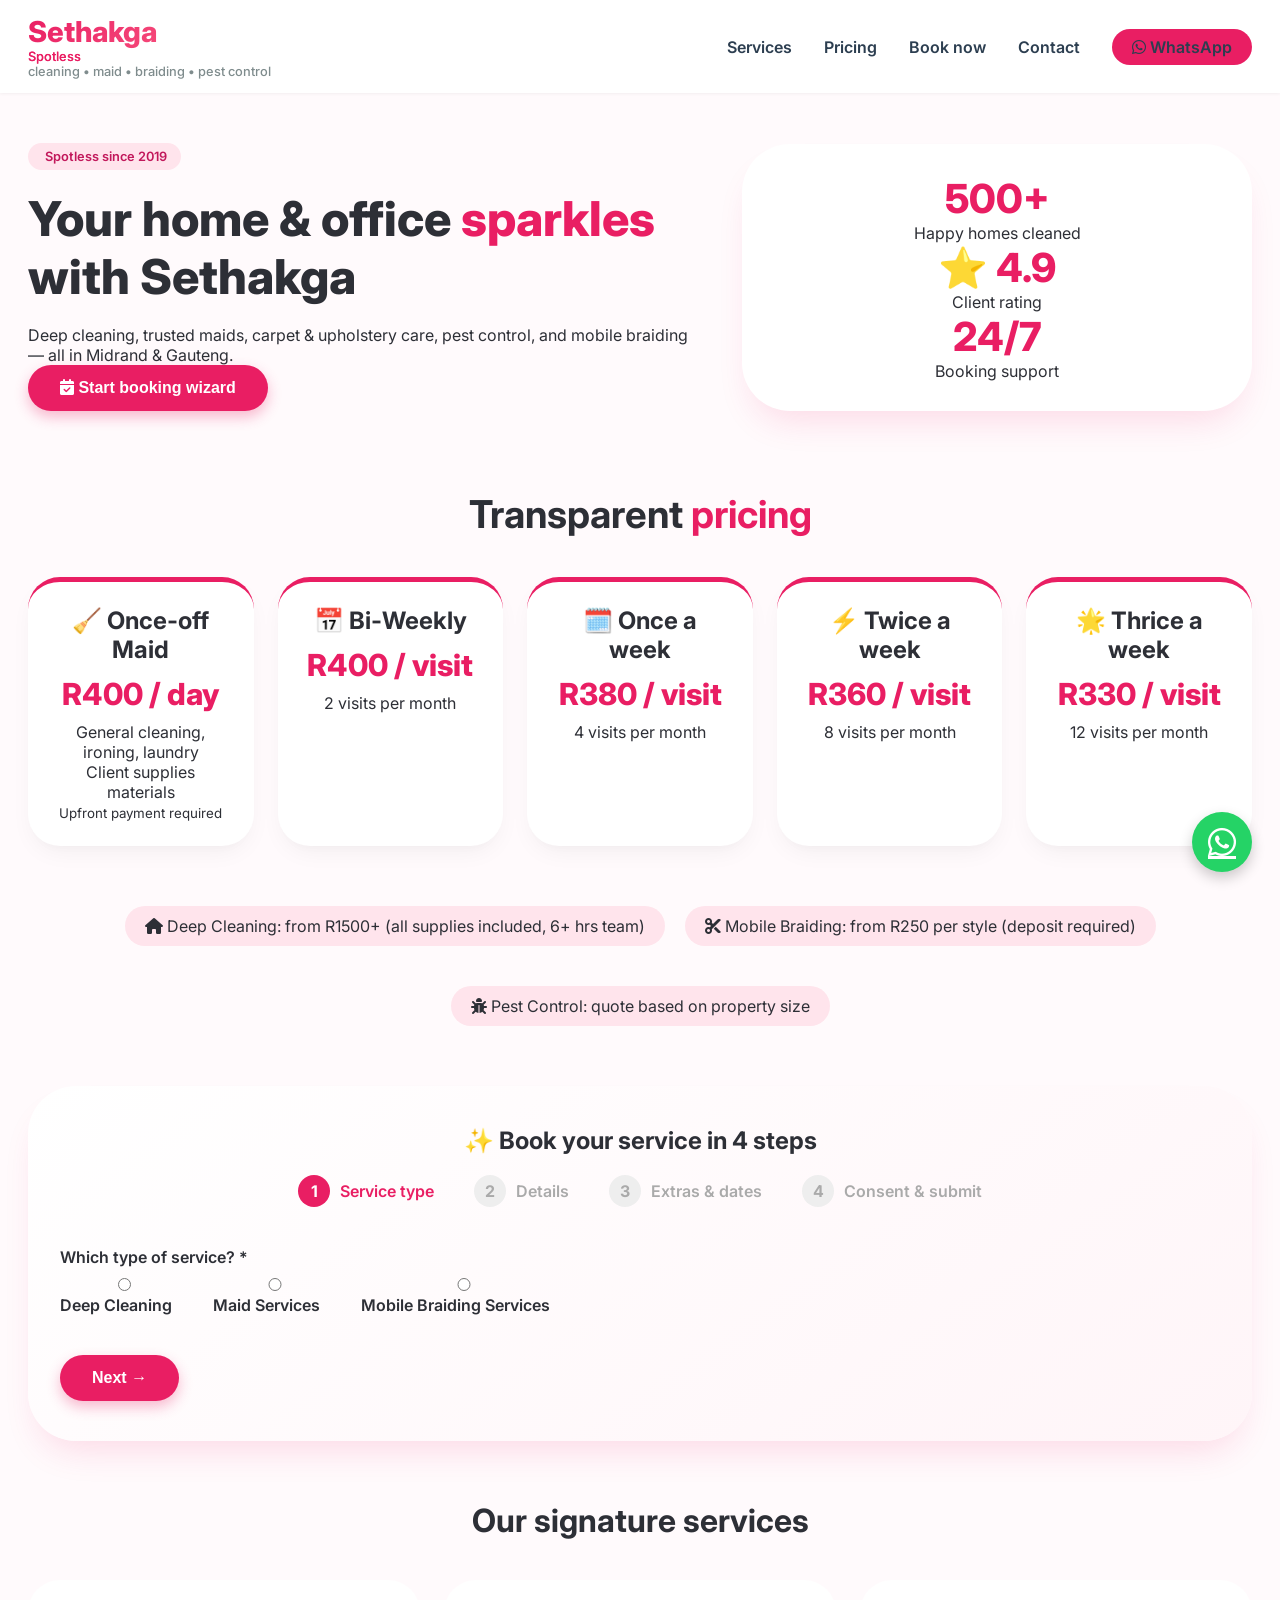
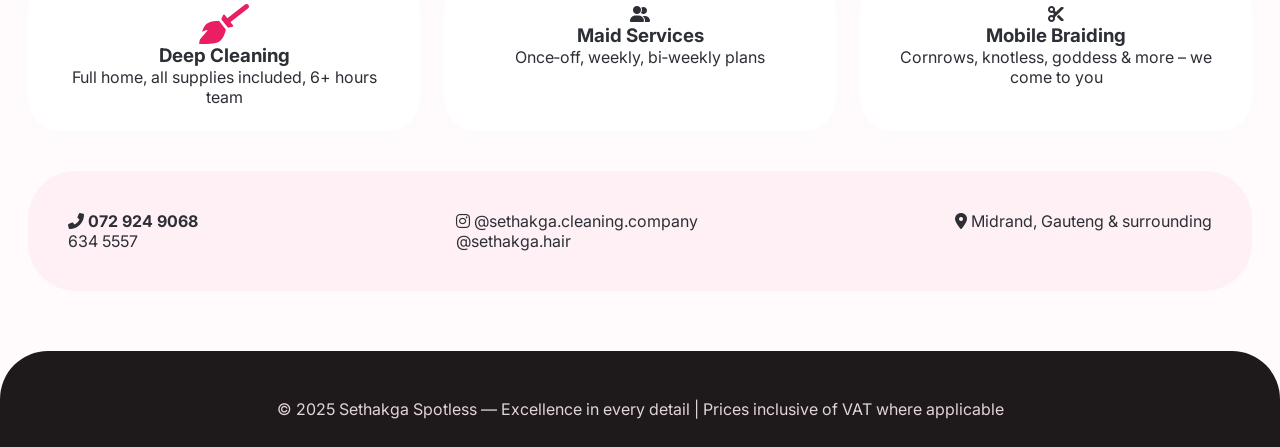
==== commit 2c296744: "Update index.html" ====
--- a/index.html
+++ b/index.html
@@ -1,9 +1,10 @@
+
 <!DOCTYPE html>
 <html lang="en">
 <head>
   <meta charset="UTF-8">
   <meta name="viewport" content="width=device-width, initial-scale=1.0, viewport-fit=cover">
-  <title>Sethakga Spotless | Smart Booking Wizard</title>
+  <title>Sethakga Spotless | Smart Booking with Prices</title>
   <!-- Google Fonts + Font Awesome -->
   <link href="https://fonts.googleapis.com/css2?family=Inter:opsz,wght@14..32,300;14..32,400;14..32,500;14..32,600;14..32,700;14..32,800&display=swap" rel="stylesheet">
   <link rel="stylesheet" href="https://cdnjs.cloudflare.com/ajax/libs/font-awesome/6.0.0-beta3/css/all.min.css">
@@ -13,14 +14,12 @@
       padding: 0;
       box-sizing: border-box;
     }
-
     body {
       font-family: 'Inter', sans-serif;
       background-color: #fffafc;
       color: #2d2f36;
       scroll-behavior: smooth;
     }
-
     :root {
       --pink-primary: #e91e63;
       --pink-soft: #ff80ab;
@@ -29,14 +28,11 @@
       --shadow-sm: 0 10px 25px -5px rgba(0, 0, 0, 0.05), 0 8px 10px -6px rgba(0, 0, 0, 0.02);
       --shadow-md: 0 20px 35px -12px rgba(233, 30, 99, 0.15);
     }
-
     .container {
       max-width: 1280px;
       margin: 0 auto;
       padding: 0 28px;
     }
-
-    /* navigation */
     nav {
       background: white;
       position: sticky;
@@ -92,12 +88,6 @@
       font-weight: 600;
       transition: 0.2s;
     }
-    .btn-cta:hover {
-      background: var(--pink-dark);
-      transform: translateY(-2px);
-    }
-
-    /* hero & other sections (keep same as before but I'll condense for brevity) */
     .hero {
       display: flex;
       flex-wrap: wrap;
@@ -167,8 +157,35 @@
       font-weight: 800;
       color: var(--pink-primary);
     }
-
-    /* Form wizard */
+    /* pricing cards */
+    .pricing-grid {
+      display: flex;
+      flex-wrap: wrap;
+      gap: 24px;
+      justify-content: center;
+      margin: 40px 0;
+    }
+    .price-card {
+      background: white;
+      border-radius: 32px;
+      padding: 24px;
+      flex: 1;
+      min-width: 200px;
+      box-shadow: var(--shadow-sm);
+      text-align: center;
+      border-top: 5px solid var(--pink-primary);
+    }
+    .price-card h3 {
+      font-size: 1.5rem;
+      margin-bottom: 12px;
+    }
+    .price-card .price {
+      font-size: 1.9rem;
+      font-weight: 800;
+      color: var(--pink-primary);
+      margin: 10px 0;
+    }
+    /* wizard same as before */
     .wizard-container {
       background: linear-gradient(145deg, #ffffff, #fff5f8);
       border-radius: 48px;
@@ -233,24 +250,12 @@
       border: 1px solid #ffcddf;
       font-family: inherit;
       background: white;
-      transition: 0.2s;
-    }
-    input:focus, select:focus, textarea:focus {
-      outline: none;
-      border-color: var(--pink-primary);
-      box-shadow: 0 0 0 3px rgba(233,30,99,0.2);
     }
     .radio-group {
       display: flex;
       gap: 24px;
       flex-wrap: wrap;
       margin-top: 8px;
-    }
-    .radio-group label {
-      font-weight: normal;
-      display: inline-flex;
-      align-items: center;
-      gap: 8px;
     }
     .btn-nav {
       display: flex;
@@ -300,12 +305,14 @@
       font-weight: 600;
       color: var(--pink-dark);
     }
-    .service-badge {
+    .pricing-note {
+      text-align: center;
       background: var(--pink-light);
-      padding: 12px 20px;
-      border-radius: 40px;
-      margin-bottom: 20px;
+      border-radius: 60px;
+      padding: 10px 20px;
+      margin-top: 20px;
       display: inline-block;
+      width: auto;
     }
     footer {
       background: #1e1a1c;
@@ -313,6 +320,7 @@
       padding: 48px 0 28px;
       border-radius: 48px 48px 0 0;
       margin-top: 60px;
+      text-align: center;
     }
     .whatsapp-float {
       position: fixed;
@@ -332,7 +340,6 @@
     }
     @media (max-width: 700px) {
       .hero-text h1 { font-size: 2rem; }
-      .step-indicator { gap: 15px; }
     }
   </style>
 </head>
@@ -360,7 +367,7 @@
       <div class="hero-text">
         <div class="badge"><i class="fas fa-sparkle"></i> Spotless since 2019</div>
         <h1>Your home & office <span>sparkles</span> with Sethakga</h1>
-        <p>Deep cleaning, trusted maids, carpet & upholstery care, pest control, and even mobile braiding — all in Midrand & Gauteng.</p>
+        <p>Deep cleaning, trusted maids, carpet & upholstery care, pest control, and mobile braiding — all in Midrand & Gauteng.</p>
         <button class="btn-primary" id="scrollToWizard"><i class="fas fa-calendar-check"></i> Start booking wizard</button>
       </div>
       <div class="hero-stats">
@@ -371,10 +378,27 @@
     </div>
   </div>
 
-  <!-- Wizard Section -->
+  <!-- PRICING SECTION (now with all explicit prices) -->
+  <div class="container" id="pricing">
+    <h2 style="text-align:center; font-size:2.4rem; margin-top:40px;">Transparent <span style="color:#e91e63;">pricing</span></h2>
+    <div class="pricing-grid">
+      <div class="price-card"><h3>🧹 Once‑off Maid</h3><div class="price">R400 / day</div><p>General cleaning, ironing, laundry<br>Client supplies materials</p><small>Upfront payment required</small></div>
+      <div class="price-card"><h3>📅 Bi‑Weekly</h3><div class="price">R400 / visit</div><p>2 visits per month</p></div>
+      <div class="price-card"><h3>🗓️ Once a week</h3><div class="price">R380 / visit</div><p>4 visits per month</p></div>
+      <div class="price-card"><h3>⚡ Twice a week</h3><div class="price">R360 / visit</div><p>8 visits per month</p></div>
+      <div class="price-card"><h3>🌟 Thrice a week</h3><div class="price">R330 / visit</div><p>12 visits per month</p></div>
+    </div>
+    <div style="display: flex; justify-content: center; gap: 20px; flex-wrap: wrap; margin-bottom: 20px;">
+      <div class="pricing-note"><i class="fas fa-home"></i> Deep Cleaning: from R1500+ (all supplies included, 6+ hrs team)</div>
+      <div class="pricing-note"><i class="fas fa-cut"></i> Mobile Braiding: from R250 per style (deposit required)</div>
+      <div class="pricing-note"><i class="fas fa-bug"></i> Pest Control: quote based on property size</div>
+    </div>
+  </div>
+
+  <!-- WIZARD (full booking) -->
   <div class="container" id="wizard">
     <div class="wizard-container">
-      <h2 style="text-align:center; margin-bottom:20px;">✨ Detailed service request</h2>
+      <h2 style="text-align:center; margin-bottom:20px;">✨ Book your service in 4 steps</h2>
       <div class="step-indicator">
         <div class="step active" data-step="1"><span class="circle">1</span> Service type</div>
         <div class="step" data-step="2"><span class="circle">2</span> Details</div>
@@ -383,7 +407,7 @@
       </div>
 
       <form id="wizardForm">
-        <!-- STEP 1: Service type -->
+        <!-- STEP 1 -->
         <div class="form-step active-step" id="step1">
           <div class="form-group">
             <label>Which type of service? *</label>
@@ -396,7 +420,7 @@
           <div class="btn-nav"><button type="button" class="btn-primary" id="nextStep1">Next →</button></div>
         </div>
 
-        <!-- STEP 2: dynamic fields based on service type -->
+        <!-- STEP 2: dynamic -->
         <div class="form-step" id="step2">
           <div id="dynamicFields"></div>
           <div class="btn-nav">
@@ -405,9 +429,9 @@
           </div>
         </div>
 
-        <!-- STEP 3: Extras & dates (shared) -->
+        <!-- STEP 3: extras & dates -->
         <div class="form-step" id="step3">
-          <div class="form-group"><label>Do you require Pest Control Services?</label><select id="pestControl"><option value="">Select</option><option value="Yes">Yes – Include in quotation</option><option value="No">No – Cleaning only</option></select></div>
+          <div class="form-group"><label>Do you require Pest Control Services?</label><select id="pestControl"><option value="">Select</option><option value="Yes – include in quote">Yes – include in quote</option><option value="No">No – cleaning only</option></select></div>
           <div class="form-group"><label>Number of carpets, couches (indicate seater size), curtains, headboards?</label><textarea id="extras" rows="2" placeholder="e.g., 2x 3-seater couches, 1x carpet, 4x curtains"></textarea></div>
           <div class="form-group"><label>Additional notes for the crew / fairy</label><textarea id="additionalNotes" rows="2" placeholder="Special instructions, access details..."></textarea></div>
           <div class="form-group"><label>On which date do you need the service? *</label><input type="date" id="serviceDate" required></div>
@@ -415,7 +439,7 @@
           <div class="btn-nav"><button type="button" class="btn-outline" id="prevStep3">← Back</button><button type="button" class="btn-primary" id="nextStep3">Next →</button></div>
         </div>
 
-        <!-- STEP 4: Billing & consent -->
+        <!-- STEP 4: billing & consent -->
         <div class="form-step" id="step4">
           <div class="form-group"><label>Will you be responsible for billing and payments?</label><div class="radio-group"><label><input type="radio" name="billing" value="Yes" required> Yes</label><label><input type="radio" name="billing" value="No"> No</label></div></div>
           <div class="form-group"><label>Client Consent & Confirmation</label><label style="font-weight:normal;"><input type="checkbox" id="consentCheck" required> I have read, understood, and agree to The Sethakga Group service terms as per my request.</label></div>
@@ -425,7 +449,7 @@
     </div>
   </div>
 
-  <!-- Rest of website content (services, pricing, contact - simplified but present) -->
+  <!-- Services summary and contact -->
   <div class="container" id="services">
     <h2 style="font-size:2rem; text-align:center;">Our signature services</h2>
     <div style="display:grid; grid-template-columns:repeat(auto-fit,minmax(240px,1fr)); gap:24px; margin:40px 0;">
@@ -446,28 +470,25 @@
 
 <footer>
   <div class="container">
-    <div style="text-align:center;">© 2025 Sethakga Spotless — Excellence in every detail</div>
+    <div>© 2025 Sethakga Spotless — Excellence in every detail | Prices inclusive of VAT where applicable</div>
   </div>
 </footer>
 
 <a href="https://wa.me/27729249068?text=Hi%20Sethakga!" class="whatsapp-float" target="_blank"><i class="fab fa-whatsapp"></i></a>
 
-<!-- Loading overlay -->
 <div id="loadingOverlay" class="loading-overlay">
   <div class="loader"></div>
   <div class="bubbles"><div class="bubble"></div><div class="bubble"></div><div class="bubble"></div></div>
-  <div class="loading-text">Scheduling your sparkle ✨</div>
-  <div style="font-size:0.9rem;">Preparing your quote...</div>
+  <div class="loading-text">Preparing your sparkling quote ✨</div>
+  <div style="font-size:0.9rem;">One moment please...</div>
 </div>
 
 <script>
-  // DOM elements
   const steps = document.querySelectorAll('.form-step');
   const stepIndicators = document.querySelectorAll('.step');
   let currentStep = 1;
   let selectedService = null;
 
-  // Field definitions for each service type (based on Google Form screenshots)
   const serviceFields = {
     deep_cleaning: `
       <div class="form-group"><label>What is the current condition of the property? *</label><select id="propertyCondition" required><option value="">Select</option><option value="Occupied">Occupied</option><option value="Post construction">Post construction</option><option value="Empty house">Empty house</option><option value="Post Renovations">Post Renovations</option><option value="Post pest control">Post pest control</option></select></div>
@@ -475,50 +496,48 @@
       <div class="form-group"><label>Type of property?</label><select id="propertyType"><option value="Stand-alone house">Stand-alone house</option><option value="Apartment building">Apartment building</option><option value="Office space">Office space</option></select></div>
       <div class="form-group"><label>Number of floors?</label><select id="floors"><option value="Single storey">Single storey</option><option value="Double storey">Double storey</option><option value="Three storey">Three storey</option></select></div>
       <div class="form-group"><label>Post Renovations workscope (if applicable)</label><textarea id="renovationScope" rows="2" placeholder="Dust removal, windows, kitchen, bathroom, etc."></textarea></div>
+      <div class="pricing-note" style="width:100%; text-align:center;">💰 Deep Cleaning from R1500+ (50% deposit secures booking)</div>
     `,
     maid_services: `
       <div class="form-group"><label>Number of bedrooms? *</label><input type="number" id="bedroomsMaid" required placeholder="e.g., 2"></div>
       <div class="form-group"><label>Type of property to be cleaned? *</label><select id="propertyTypeMaid" required><option value="">Select</option><option value="Stand-alone house">Stand-alone house</option><option value="Apartment building">Apartment building</option><option value="Office space">Office space</option></select></div>
       <div class="form-group"><label>Number of floors? *</label><select id="floorsMaid" required><option value="">Select</option><option value="Single storey">Single storey</option><option value="Double storey">Double storey</option><option value="Three storey">Three storey</option></select></div>
       <div class="form-group"><label>Preferred maid package (optional)</label><select id="maidPackage"><option value="">Select plan</option><option value="Once-off R400/day">Once-off R400/day</option><option value="Bi-Weekly R400/visit">Bi-Weekly R400/visit</option><option value="Once a week R380/visit">Once a week R380/visit</option><option value="Twice a week R360/visit">Twice a week R360/visit</option><option value="Thrice a week R330/visit">Thrice a week R330/visit</option></select></div>
+      <div class="pricing-note" style="width:100%; text-align:center;">📋 Maid packages: as per our transparent pricing table</div>
     `,
     braiding: `
       <div class="form-group"><label>Which hairstyle would you like to book? *</label><select id="hairstyle" required><option value="">Select style</option><option value="Cornrows">Cornrows</option><option value="Halfmoon">Halfmoon</option><option value="Lemonade">Lemonade</option><option value="Goddess (boho)">Goddess (boho)</option><option value="French curls">French curls</option><option value="Knotless">Knotless</option><option value="Box braids">Box braids</option><option value="Twist">Twist</option></select></div>
       <div class="form-group"><label>Hair length / additional details</label><textarea id="hairDetails" rows="2" placeholder="e.g., shoulder length, color preference, etc."></textarea></div>
       <div class="form-group"><label>Address for mobile braiding *</label><input type="text" id="braidingAddress" required placeholder="Full address, Midrand/Gauteng"></div>
-      <div class="form-group"><small><i class="fas fa-info-circle"></i> Deposit required to secure booking. Access to water & electricity needed.</small></div>
+      <div class="pricing-note" style="width:100%; text-align:center;">💇‍♀️ Braiding from R250 – deposit required to secure booking</div>
     `
   };
 
   function updateStep2Fields() {
-    const serviceRadios = document.querySelectorAll('input[name="serviceType"]');
-    let service = null;
-    for (let radio of serviceRadios) if (radio.checked) service = radio.value;
-    selectedService = service;
+    const radios = document.querySelectorAll('input[name="serviceType"]');
+    for (let r of radios) if (r.checked) selectedService = r.value;
     const container = document.getElementById('dynamicFields');
-    if (service && serviceFields[service]) {
-      container.innerHTML = serviceFields[service];
+    if (selectedService && serviceFields[selectedService]) {
+      container.innerHTML = serviceFields[selectedService];
     } else {
       container.innerHTML = '<p style="color:red;">Please select a service type first.</p>';
     }
   }
 
-  // Navigation
   function showStep(step) {
-    steps.forEach((s, idx) => { s.classList.toggle('active-step', idx+1 === step); });
-    stepIndicators.forEach((ind, idx) => { ind.classList.toggle('active', idx+1 === step); });
+    steps.forEach((s, idx) => s.classList.toggle('active-step', idx+1 === step));
+    stepIndicators.forEach((ind, idx) => ind.classList.toggle('active', idx+1 === step));
     currentStep = step;
   }
 
-  document.getElementById('nextStep1')?.addEventListener('click', () => {
+  document.getElementById('nextStep1').addEventListener('click', () => {
     const selected = document.querySelector('input[name="serviceType"]:checked');
     if (!selected) { alert('Please select a service type'); return; }
     updateStep2Fields();
     showStep(2);
   });
-  document.getElementById('prevStep2')?.addEventListener('click', () => showStep(1));
-  document.getElementById('nextStep2')?.addEventListener('click', () => {
-    // Basic validation for required fields inside step2 dynamic fields
+  document.getElementById('prevStep2').addEventListener('click', () => showStep(1));
+  document.getElementById('nextStep2').addEventListener('click', () => {
     let missing = false;
     if (selectedService === 'deep_cleaning') {
       if (!document.getElementById('propertyCondition')?.value) missing = true;
@@ -531,28 +550,23 @@
       if (!document.getElementById('hairstyle')?.value) missing = true;
       if (!document.getElementById('braidingAddress')?.value) missing = true;
     }
-    if (missing) { alert('Please fill all required fields (marked with *)'); return; }
+    if (missing) { alert('Please fill all required fields'); return; }
     showStep(3);
   });
-  document.getElementById('prevStep3')?.addEventListener('click', () => showStep(2));
-  document.getElementById('nextStep3')?.addEventListener('click', () => {
-    const date = document.getElementById('serviceDate').value;
-    if (!date) { alert('Please select a preferred date'); return; }
+  document.getElementById('prevStep3').addEventListener('click', () => showStep(2));
+  document.getElementById('nextStep3').addEventListener('click', () => {
+    if (!document.getElementById('serviceDate').value) { alert('Please select a preferred date'); return; }
     showStep(4);
   });
-  document.getElementById('prevStep4')?.addEventListener('click', () => showStep(3));
-
-  // Submit with fancy loading
+  document.getElementById('prevStep4').addEventListener('click', () => showStep(3));
+
   const form = document.getElementById('wizardForm');
   form.addEventListener('submit', async (e) => {
     e.preventDefault();
-    const consent = document.getElementById('consentCheck').checked;
-    if (!consent) { alert('You must agree to the service terms.'); return; }
-    // Gather all data into a WhatsApp message
+    if (!document.getElementById('consentCheck').checked) { alert('You must agree to the service terms.'); return; }
     let message = "📋 *Sethakga Service Request* 📋\n";
     const serviceType = document.querySelector('input[name="serviceType"]:checked')?.value;
     message += `*Service:* ${serviceType === 'deep_cleaning' ? 'Deep Cleaning' : serviceType === 'maid_services' ? 'Maid Services' : 'Mobile Braiding'}\n`;
-    // collect fields depending on service
     if (serviceType === 'deep_cleaning') {
       message += `*Condition:* ${document.getElementById('propertyCondition')?.value}\n*Bedrooms:* ${document.getElementById('bedrooms')?.value}\n*Property type:* ${document.getElementById('propertyType')?.value}\n*Floors:* ${document.getElementById('floors')?.value}\n*Renovation scope:* ${document.getElementById('renovationScope')?.value || 'N/A'}\n`;
     } else if (serviceType === 'maid_services') {
@@ -560,12 +574,9 @@
     } else if (serviceType === 'braiding') {
       message += `*Hairstyle:* ${document.getElementById('hairstyle')?.value}\n*Hair details:* ${document.getElementById('hairDetails')?.value || 'N/A'}\n*Address:* ${document.getElementById('braidingAddress')?.value}\n`;
     }
-    // shared fields step3 & 4
     message += `*Pest Control:* ${document.getElementById('pestControl')?.value}\n*Extras:* ${document.getElementById('extras')?.value || 'None'}\n*Notes:* ${document.getElementById('additionalNotes')?.value || 'None'}\n*Preferred date:* ${document.getElementById('serviceDate')?.value}\n*Alternative date:* ${document.getElementById('altDate')?.value || 'None'}\n*Billing responsible:* ${document.querySelector('input[name="billing"]:checked')?.value}\n*Consent:* Agreed\n`;
-    // Show loading
     const loader = document.getElementById('loadingOverlay');
     loader.style.display = 'flex';
-    // Simulate loading for 2 seconds then redirect to WhatsApp
     setTimeout(() => {
       const whatsappMsg = encodeURIComponent(message);
       window.open(`https://wa.me/27729249068?text=${whatsappMsg}`, '_blank');
@@ -573,15 +584,13 @@
       alert('Your request has been sent! Sethakga will reply shortly on WhatsApp.');
       form.reset();
       showStep(1);
-      // reset radio
       document.querySelectorAll('input[name="serviceType"]').forEach(r => r.checked = false);
     }, 1800);
   });
 
-  document.getElementById('scrollToWizard')?.addEventListener('click', () => {
+  document.getElementById('scrollToWizard').addEventListener('click', () => {
     document.getElementById('wizard').scrollIntoView({ behavior: 'smooth' });
   });
-  // Smooth scroll for nav
   document.querySelectorAll('.nav-links a').forEach(a => {
     a.addEventListener('click', function(e) {
       const href = this.getAttribute('href');
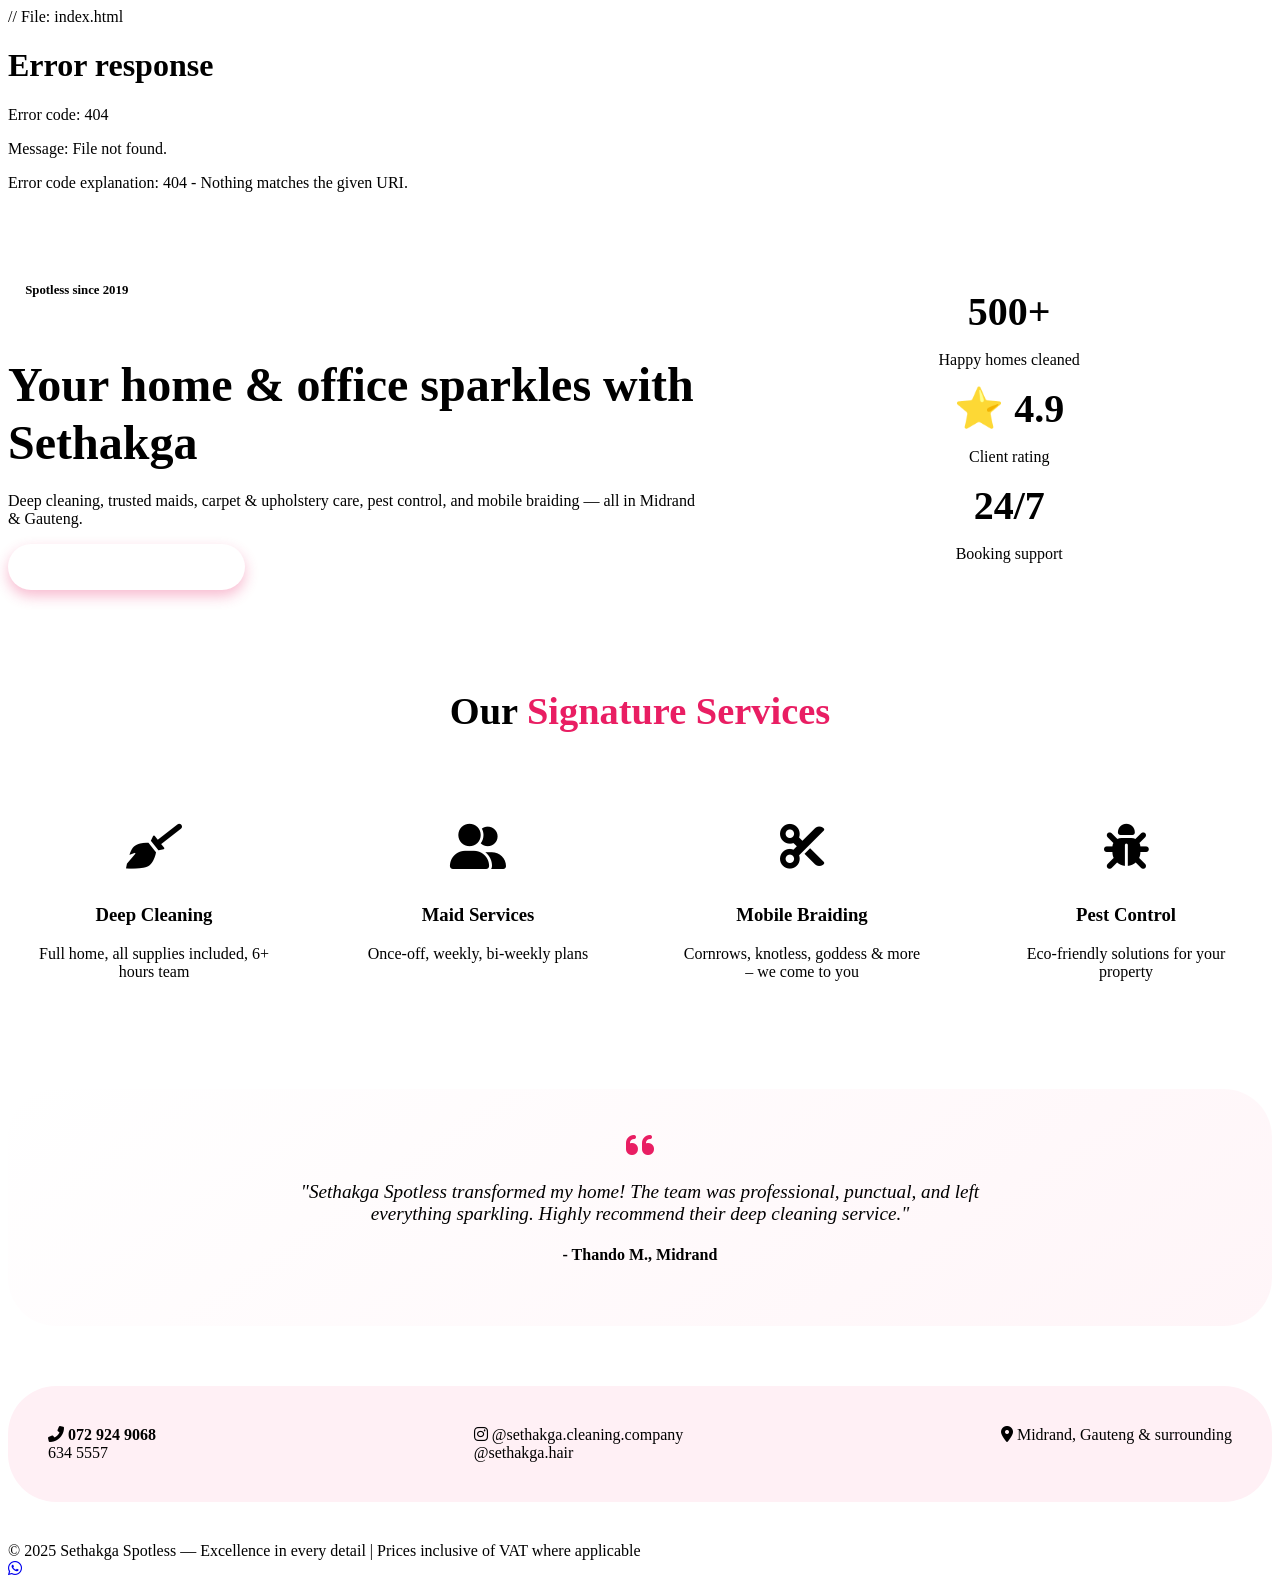
==== commit 94591bda: "Update index.html" ====
--- a/index.html
+++ b/index.html
@@ -1,93 +1,16 @@
-
+// File: index.html
 <!DOCTYPE html>
 <html lang="en">
 <head>
   <meta charset="UTF-8">
   <meta name="viewport" content="width=device-width, initial-scale=1.0, viewport-fit=cover">
-  <title>Sethakga Spotless | Smart Booking with Prices</title>
+  <title>Sethakga Spotless | Home - Smart Cleaning & Braiding</title>
   <!-- Google Fonts + Font Awesome -->
   <link href="https://fonts.googleapis.com/css2?family=Inter:opsz,wght@14..32,300;14..32,400;14..32,500;14..32,600;14..32,700;14..32,800&display=swap" rel="stylesheet">
   <link rel="stylesheet" href="https://cdnjs.cloudflare.com/ajax/libs/font-awesome/6.0.0-beta3/css/all.min.css">
+  <link rel="stylesheet" href="shared.css">
   <style>
-    * {
-      margin: 0;
-      padding: 0;
-      box-sizing: border-box;
-    }
-    body {
-      font-family: 'Inter', sans-serif;
-      background-color: #fffafc;
-      color: #2d2f36;
-      scroll-behavior: smooth;
-    }
-    :root {
-      --pink-primary: #e91e63;
-      --pink-soft: #ff80ab;
-      --pink-light: #ffe4ec;
-      --pink-dark: #c2185b;
-      --shadow-sm: 0 10px 25px -5px rgba(0, 0, 0, 0.05), 0 8px 10px -6px rgba(0, 0, 0, 0.02);
-      --shadow-md: 0 20px 35px -12px rgba(233, 30, 99, 0.15);
-    }
-    .container {
-      max-width: 1280px;
-      margin: 0 auto;
-      padding: 0 28px;
-    }
-    nav {
-      background: white;
-      position: sticky;
-      top: 0;
-      z-index: 100;
-      backdrop-filter: blur(8px);
-      background: rgba(255, 255, 255, 0.96);
-      box-shadow: 0 1px 3px rgba(0,0,0,0.05);
-      padding: 14px 0;
-    }
-    .nav-container {
-      display: flex;
-      justify-content: space-between;
-      align-items: center;
-      flex-wrap: wrap;
-      gap: 20px;
-    }
-    .logo h1 {
-      font-size: 1.8rem;
-      font-weight: 800;
-      background: linear-gradient(135deg, #e91e63, #ff6b8b);
-      -webkit-background-clip: text;
-      background-clip: text;
-      color: transparent;
-    }
-    .logo span {
-      font-size: 0.8rem;
-      font-weight: 500;
-      color: #7f8c8d;
-      display: block;
-    }
-    .nav-links {
-      display: flex;
-      gap: 2rem;
-      list-style: none;
-      align-items: center;
-      flex-wrap: wrap;
-    }
-    .nav-links a {
-      text-decoration: none;
-      font-weight: 600;
-      color: #2c3e50;
-      transition: 0.2s;
-    }
-    .nav-links a:hover {
-      color: var(--pink-primary);
-    }
-    .btn-cta {
-      background: var(--pink-primary);
-      color: white;
-      padding: 8px 20px;
-      border-radius: 40px;
-      font-weight: 600;
-      transition: 0.2s;
-    }
+    /* Home page specific styles */
     .hero {
       display: flex;
       flex-wrap: wrap;
@@ -129,20 +52,12 @@
       cursor: pointer;
       transition: all 0.2s ease;
       box-shadow: 0 6px 14px rgba(233, 30, 99, 0.3);
+      display: inline-block;
+      text-decoration: none;
     }
     .btn-primary:hover {
       background: var(--pink-dark);
       transform: translateY(-3px);
-    }
-    .btn-outline {
-      background: transparent;
-      border: 2px solid var(--pink-primary);
-      padding: 12px 28px;
-      border-radius: 50px;
-      font-weight: 700;
-      color: var(--pink-primary);
-      transition: 0.2s;
-      cursor: pointer;
     }
     .hero-stats {
       flex: 0.8;
@@ -157,186 +72,40 @@
       font-weight: 800;
       color: var(--pink-primary);
     }
-    /* pricing cards */
-    .pricing-grid {
-      display: flex;
-      flex-wrap: wrap;
-      gap: 24px;
-      justify-content: center;
-      margin: 40px 0;
+    .services-grid {
+      display: grid;
+      grid-template-columns: repeat(auto-fit, minmax(280px, 1fr));
+      gap: 32px;
+      margin: 60px 0;
     }
-    .price-card {
+    .service-card {
       background: white;
       border-radius: 32px;
-      padding: 24px;
-      flex: 1;
-      min-width: 200px;
+      padding: 32px 24px;
+      text-align: center;
       box-shadow: var(--shadow-sm);
-      text-align: center;
-      border-top: 5px solid var(--pink-primary);
+      transition: transform 0.2s;
     }
-    .price-card h3 {
-      font-size: 1.5rem;
-      margin-bottom: 12px;
+    .service-card:hover {
+      transform: translateY(-5px);
     }
-    .price-card .price {
-      font-size: 1.9rem;
-      font-weight: 800;
+    .service-card i {
+      font-size: 2.8rem;
       color: var(--pink-primary);
-      margin: 10px 0;
+      margin-bottom: 16px;
     }
-    /* wizard same as before */
-    .wizard-container {
+    .testimonial {
       background: linear-gradient(145deg, #ffffff, #fff5f8);
       border-radius: 48px;
-      padding: 40px 32px;
+      padding: 40px;
       margin: 60px 0;
-      box-shadow: var(--shadow-md);
-    }
-    .step-indicator {
-      display: flex;
-      justify-content: center;
-      gap: 40px;
-      margin-bottom: 40px;
-      flex-wrap: wrap;
-    }
-    .step {
-      display: flex;
-      align-items: center;
-      gap: 10px;
-      font-weight: 600;
-      color: #aaa;
-    }
-    .step.active {
-      color: var(--pink-primary);
-    }
-    .step .circle {
-      width: 32px;
-      height: 32px;
-      background: #eee;
-      border-radius: 50%;
-      display: inline-flex;
-      align-items: center;
-      justify-content: center;
-      font-weight: bold;
-    }
-    .step.active .circle {
-      background: var(--pink-primary);
-      color: white;
-    }
-    .form-step {
-      display: none;
-      animation: fadeIn 0.3s ease;
-    }
-    .form-step.active-step {
-      display: block;
-    }
-    @keyframes fadeIn {
-      from { opacity: 0; transform: translateY(10px);}
-      to { opacity: 1; transform: translateY(0);}
-    }
-    .form-group {
-      margin-bottom: 24px;
-    }
-    .form-group label {
-      font-weight: 600;
-      display: block;
-      margin-bottom: 8px;
-    }
-    input, select, textarea {
-      width: 100%;
-      padding: 14px 18px;
-      border-radius: 28px;
-      border: 1px solid #ffcddf;
-      font-family: inherit;
-      background: white;
-    }
-    .radio-group {
-      display: flex;
-      gap: 24px;
-      flex-wrap: wrap;
-      margin-top: 8px;
-    }
-    .btn-nav {
-      display: flex;
-      justify-content: space-between;
-      margin-top: 32px;
-    }
-    .loading-overlay {
-      position: fixed;
-      top: 0;
-      left: 0;
-      width: 100%;
-      height: 100%;
-      background: rgba(255,245,248,0.95);
-      backdrop-filter: blur(6px);
-      z-index: 1000;
-      display: none;
-      justify-content: center;
-      align-items: center;
-      flex-direction: column;
-      gap: 20px;
-    }
-    .loader {
-      width: 80px;
-      height: 80px;
-      border: 8px solid #ffe0e8;
-      border-top: 8px solid var(--pink-primary);
-      border-radius: 50%;
-      animation: spin 1s linear infinite;
-    }
-    .bubbles {
-      display: flex;
-      gap: 12px;
-    }
-    .bubble {
-      width: 12px;
-      height: 12px;
-      background: var(--pink-soft);
-      border-radius: 50%;
-      animation: bounce 0.6s infinite alternate;
-    }
-    .bubble:nth-child(2) { animation-delay: 0.2s; }
-    .bubble:nth-child(3) { animation-delay: 0.4s; }
-    @keyframes spin { 0% { transform: rotate(0deg); } 100% { transform: rotate(360deg); } }
-    @keyframes bounce { from { transform: translateY(0); } to { transform: translateY(-15px); } }
-    .loading-text {
-      font-size: 1.3rem;
-      font-weight: 600;
-      color: var(--pink-dark);
-    }
-    .pricing-note {
-      text-align: center;
-      background: var(--pink-light);
-      border-radius: 60px;
-      padding: 10px 20px;
-      margin-top: 20px;
-      display: inline-block;
-      width: auto;
-    }
-    footer {
-      background: #1e1a1c;
-      color: #e2d4d9;
-      padding: 48px 0 28px;
-      border-radius: 48px 48px 0 0;
-      margin-top: 60px;
       text-align: center;
     }
-    .whatsapp-float {
-      position: fixed;
-      bottom: 28px;
-      right: 28px;
-      background: #25d366;
-      width: 60px;
-      height: 60px;
-      border-radius: 50%;
-      display: flex;
-      align-items: center;
-      justify-content: center;
-      font-size: 2rem;
-      color: white;
-      box-shadow: 0 6px 14px rgba(0,0,0,0.2);
-      z-index: 99;
+    .testimonial p {
+      font-size: 1.2rem;
+      font-style: italic;
+      max-width: 700px;
+      margin: 20px auto;
     }
     @media (max-width: 700px) {
       .hero-text h1 { font-size: 2rem; }
@@ -344,263 +113,68 @@
   </style>
 </head>
 <body>
+  <!-- Shared Header (injected via JS) -->
+  <div id="main-header"></div>
 
-<nav>
-  <div class="container nav-container">
-    <div class="logo">
-      <h1>Sethakga <span style="color:#e91e63;">Spotless</span></h1>
-      <span>cleaning • maid • braiding • pest control</span>
-    </div>
-    <ul class="nav-links">
-      <li><a href="#services">Services</a></li>
-      <li><a href="#pricing">Pricing</a></li>
-      <li><a href="#wizard">Book now</a></li>
-      <li><a href="#contact">Contact</a></li>
-      <li><a href="https://wa.me/27729249068?text=Hello%20Sethakga!" target="_blank" class="btn-cta"><i class="fab fa-whatsapp"></i> WhatsApp</a></li>
-    </ul>
-  </div>
-</nav>
-
-<main>
-  <div class="container">
-    <div class="hero">
-      <div class="hero-text">
-        <div class="badge"><i class="fas fa-sparkle"></i> Spotless since 2019</div>
-        <h1>Your home & office <span>sparkles</span> with Sethakga</h1>
-        <p>Deep cleaning, trusted maids, carpet & upholstery care, pest control, and mobile braiding — all in Midrand & Gauteng.</p>
-        <button class="btn-primary" id="scrollToWizard"><i class="fas fa-calendar-check"></i> Start booking wizard</button>
-      </div>
-      <div class="hero-stats">
-        <div class="stat-item"><div class="stat-number">500+</div><p>Happy homes cleaned</p></div>
-        <div class="stat-item"><div class="stat-number">⭐ 4.9</div><p>Client rating</p></div>
-        <div class="stat-item"><div class="stat-number">24/7</div><p>Booking support</p></div>
+  <main>
+    <div class="container">
+      <div class="hero">
+        <div class="hero-text">
+          <div class="badge"><i class="fas fa-sparkle"></i> Spotless since 2019</div>
+          <h1>Your home & office <span>sparkles</span> with Sethakga</h1>
+          <p>Deep cleaning, trusted maids, carpet & upholstery care, pest control, and mobile braiding — all in Midrand & Gauteng.</p>
+          <a href="booking.html" class="btn-primary"><i class="fas fa-calendar-check"></i> Book your service now</a>
+        </div>
+        <div class="hero-stats">
+          <div class="stat-item"><div class="stat-number">500+</div><p>Happy homes cleaned</p></div>
+          <div class="stat-item"><div class="stat-number">⭐ 4.9</div><p>Client rating</p></div>
+          <div class="stat-item"><div class="stat-number">24/7</div><p>Booking support</p></div>
+        </div>
       </div>
     </div>
-  </div>
 
-  <!-- PRICING SECTION (now with all explicit prices) -->
-  <div class="container" id="pricing">
-    <h2 style="text-align:center; font-size:2.4rem; margin-top:40px;">Transparent <span style="color:#e91e63;">pricing</span></h2>
-    <div class="pricing-grid">
-      <div class="price-card"><h3>🧹 Once‑off Maid</h3><div class="price">R400 / day</div><p>General cleaning, ironing, laundry<br>Client supplies materials</p><small>Upfront payment required</small></div>
-      <div class="price-card"><h3>📅 Bi‑Weekly</h3><div class="price">R400 / visit</div><p>2 visits per month</p></div>
-      <div class="price-card"><h3>🗓️ Once a week</h3><div class="price">R380 / visit</div><p>4 visits per month</p></div>
-      <div class="price-card"><h3>⚡ Twice a week</h3><div class="price">R360 / visit</div><p>8 visits per month</p></div>
-      <div class="price-card"><h3>🌟 Thrice a week</h3><div class="price">R330 / visit</div><p>12 visits per month</p></div>
+    <div class="container">
+      <h2 style="text-align:center; font-size:2.4rem; margin-top:40px;">Our <span style="color:#e91e63;">Signature Services</span></h2>
+      <div class="services-grid">
+        <div class="service-card"><i class="fas fa-broom"></i><h3>Deep Cleaning</h3><p>Full home, all supplies included, 6+ hours team</p></div>
+        <div class="service-card"><i class="fas fa-user-friends"></i><h3>Maid Services</h3><p>Once‑off, weekly, bi‑weekly plans</p></div>
+        <div class="service-card"><i class="fas fa-cut"></i><h3>Mobile Braiding</h3><p>Cornrows, knotless, goddess & more – we come to you</p></div>
+        <div class="service-card"><i class="fas fa-bug"></i><h3>Pest Control</h3><p>Eco-friendly solutions for your property</p></div>
+      </div>
     </div>
-    <div style="display: flex; justify-content: center; gap: 20px; flex-wrap: wrap; margin-bottom: 20px;">
-      <div class="pricing-note"><i class="fas fa-home"></i> Deep Cleaning: from R1500+ (all supplies included, 6+ hrs team)</div>
-      <div class="pricing-note"><i class="fas fa-cut"></i> Mobile Braiding: from R250 per style (deposit required)</div>
-      <div class="pricing-note"><i class="fas fa-bug"></i> Pest Control: quote based on property size</div>
+
+    <div class="container">
+      <div class="testimonial">
+        <i class="fas fa-quote-left" style="font-size:2rem; color:#e91e63;"></i>
+        <p>"Sethakga Spotless transformed my home! The team was professional, punctual, and left everything sparkling. Highly recommend their deep cleaning service."</p>
+        <h4>- Thando M., Midrand</h4>
+      </div>
     </div>
-  </div>
 
-  <!-- WIZARD (full booking) -->
-  <div class="container" id="wizard">
-    <div class="wizard-container">
-      <h2 style="text-align:center; margin-bottom:20px;">✨ Book your service in 4 steps</h2>
-      <div class="step-indicator">
-        <div class="step active" data-step="1"><span class="circle">1</span> Service type</div>
-        <div class="step" data-step="2"><span class="circle">2</span> Details</div>
-        <div class="step" data-step="3"><span class="circle">3</span> Extras & dates</div>
-        <div class="step" data-step="4"><span class="circle">4</span> Consent & submit</div>
+    <div class="container" id="contact">
+      <div style="background:#fff0f5; border-radius:48px; padding:40px; margin:40px 0; display:flex; flex-wrap:wrap; justify-content:space-between;">
+        <div><i class="fas fa-phone-alt"></i> <strong>072 924 9068</strong><br>634 5557</div>
+        <div><i class="fab fa-instagram"></i> @sethakga.cleaning.company<br>@sethakga.hair</div>
+        <div><i class="fas fa-map-marker-alt"></i> Midrand, Gauteng & surrounding</div>
       </div>
+    </div>
+  </main>
 
-      <form id="wizardForm">
-        <!-- STEP 1 -->
-        <div class="form-step active-step" id="step1">
-          <div class="form-group">
-            <label>Which type of service? *</label>
-            <div class="radio-group">
-              <label><input type="radio" name="serviceType" value="deep_cleaning" required> Deep Cleaning</label>
-              <label><input type="radio" name="serviceType" value="maid_services"> Maid Services</label>
-              <label><input type="radio" name="serviceType" value="braiding"> Mobile Braiding Services</label>
-            </div>
-          </div>
-          <div class="btn-nav"><button type="button" class="btn-primary" id="nextStep1">Next →</button></div>
-        </div>
+  <footer>
+    <div class="container">
+      <div>© 2025 Sethakga Spotless — Excellence in every detail | Prices inclusive of VAT where applicable</div>
+    </div>
+  </footer>
 
-        <!-- STEP 2: dynamic -->
-        <div class="form-step" id="step2">
-          <div id="dynamicFields"></div>
-          <div class="btn-nav">
-            <button type="button" class="btn-outline" id="prevStep2">← Back</button>
-            <button type="button" class="btn-primary" id="nextStep2">Next →</button>
-          </div>
-        </div>
+  <a href="https://wa.me/27729249068?text=Hi%20Sethakga!" class="whatsapp-float" target="_blank"><i class="fab fa-whatsapp"></i></a>
 
-        <!-- STEP 3: extras & dates -->
-        <div class="form-step" id="step3">
-          <div class="form-group"><label>Do you require Pest Control Services?</label><select id="pestControl"><option value="">Select</option><option value="Yes – include in quote">Yes – include in quote</option><option value="No">No – cleaning only</option></select></div>
-          <div class="form-group"><label>Number of carpets, couches (indicate seater size), curtains, headboards?</label><textarea id="extras" rows="2" placeholder="e.g., 2x 3-seater couches, 1x carpet, 4x curtains"></textarea></div>
-          <div class="form-group"><label>Additional notes for the crew / fairy</label><textarea id="additionalNotes" rows="2" placeholder="Special instructions, access details..."></textarea></div>
-          <div class="form-group"><label>On which date do you need the service? *</label><input type="date" id="serviceDate" required></div>
-          <div class="form-group"><label>Alternative date</label><input type="date" id="altDate"></div>
-          <div class="btn-nav"><button type="button" class="btn-outline" id="prevStep3">← Back</button><button type="button" class="btn-primary" id="nextStep3">Next →</button></div>
-        </div>
-
-        <!-- STEP 4: billing & consent -->
-        <div class="form-step" id="step4">
-          <div class="form-group"><label>Will you be responsible for billing and payments?</label><div class="radio-group"><label><input type="radio" name="billing" value="Yes" required> Yes</label><label><input type="radio" name="billing" value="No"> No</label></div></div>
-          <div class="form-group"><label>Client Consent & Confirmation</label><label style="font-weight:normal;"><input type="checkbox" id="consentCheck" required> I have read, understood, and agree to The Sethakga Group service terms as per my request.</label></div>
-          <div class="btn-nav"><button type="button" class="btn-outline" id="prevStep4">← Back</button><button type="submit" class="btn-primary" id="finalSubmit">📋 Send request →</button></div>
-        </div>
-      </form>
-    </div>
-  </div>
-
-  <!-- Services summary and contact -->
-  <div class="container" id="services">
-    <h2 style="font-size:2rem; text-align:center;">Our signature services</h2>
-    <div style="display:grid; grid-template-columns:repeat(auto-fit,minmax(240px,1fr)); gap:24px; margin:40px 0;">
-      <div style="background:white; border-radius:32px; padding:24px; text-align:center;"><i class="fas fa-broom" style="font-size:2.5rem; color:#e91e63;"></i><h3>Deep Cleaning</h3><p>Full home, all supplies included, 6+ hours team</p></div>
-      <div style="background:white; border-radius:32px; padding:24px; text-align:center;"><i class="fas fa-user-friends"></i><h3>Maid Services</h3><p>Once‑off, weekly, bi‑weekly plans</p></div>
-      <div style="background:white; border-radius:32px; padding:24px; text-align:center;"><i class="fas fa-cut"></i><h3>Mobile Braiding</h3><p>Cornrows, knotless, goddess & more – we come to you</p></div>
-    </div>
-  </div>
-
-  <div class="container" id="contact">
-    <div style="background:#fff0f5; border-radius:48px; padding:40px; margin:40px 0; display:flex; flex-wrap:wrap; justify-content:space-between;">
-      <div><i class="fas fa-phone-alt"></i> <strong>072 924 9068</strong><br>634 5557</div>
-      <div><i class="fab fa-instagram"></i> @sethakga.cleaning.company<br>@sethakga.hair</div>
-      <div><i class="fas fa-map-marker-alt"></i> Midrand, Gauteng & surrounding</div>
-    </div>
-  </div>
-</main>
-
-<footer>
-  <div class="container">
-    <div>© 2025 Sethakga Spotless — Excellence in every detail | Prices inclusive of VAT where applicable</div>
-  </div>
-</footer>
-
-<a href="https://wa.me/27729249068?text=Hi%20Sethakga!" class="whatsapp-float" target="_blank"><i class="fab fa-whatsapp"></i></a>
-
-<div id="loadingOverlay" class="loading-overlay">
-  <div class="loader"></div>
-  <div class="bubbles"><div class="bubble"></div><div class="bubble"></div><div class="bubble"></div></div>
-  <div class="loading-text">Preparing your sparkling quote ✨</div>
-  <div style="font-size:0.9rem;">One moment please...</div>
-</div>
-
-<script>
-  const steps = document.querySelectorAll('.form-step');
-  const stepIndicators = document.querySelectorAll('.step');
-  let currentStep = 1;
-  let selectedService = null;
-
-  const serviceFields = {
-    deep_cleaning: `
-      <div class="form-group"><label>What is the current condition of the property? *</label><select id="propertyCondition" required><option value="">Select</option><option value="Occupied">Occupied</option><option value="Post construction">Post construction</option><option value="Empty house">Empty house</option><option value="Post Renovations">Post Renovations</option><option value="Post pest control">Post pest control</option></select></div>
-      <div class="form-group"><label>Number of bedrooms? *</label><input type="number" id="bedrooms" required placeholder="e.g., 3"></div>
-      <div class="form-group"><label>Type of property?</label><select id="propertyType"><option value="Stand-alone house">Stand-alone house</option><option value="Apartment building">Apartment building</option><option value="Office space">Office space</option></select></div>
-      <div class="form-group"><label>Number of floors?</label><select id="floors"><option value="Single storey">Single storey</option><option value="Double storey">Double storey</option><option value="Three storey">Three storey</option></select></div>
-      <div class="form-group"><label>Post Renovations workscope (if applicable)</label><textarea id="renovationScope" rows="2" placeholder="Dust removal, windows, kitchen, bathroom, etc."></textarea></div>
-      <div class="pricing-note" style="width:100%; text-align:center;">💰 Deep Cleaning from R1500+ (50% deposit secures booking)</div>
-    `,
-    maid_services: `
-      <div class="form-group"><label>Number of bedrooms? *</label><input type="number" id="bedroomsMaid" required placeholder="e.g., 2"></div>
-      <div class="form-group"><label>Type of property to be cleaned? *</label><select id="propertyTypeMaid" required><option value="">Select</option><option value="Stand-alone house">Stand-alone house</option><option value="Apartment building">Apartment building</option><option value="Office space">Office space</option></select></div>
-      <div class="form-group"><label>Number of floors? *</label><select id="floorsMaid" required><option value="">Select</option><option value="Single storey">Single storey</option><option value="Double storey">Double storey</option><option value="Three storey">Three storey</option></select></div>
-      <div class="form-group"><label>Preferred maid package (optional)</label><select id="maidPackage"><option value="">Select plan</option><option value="Once-off R400/day">Once-off R400/day</option><option value="Bi-Weekly R400/visit">Bi-Weekly R400/visit</option><option value="Once a week R380/visit">Once a week R380/visit</option><option value="Twice a week R360/visit">Twice a week R360/visit</option><option value="Thrice a week R330/visit">Thrice a week R330/visit</option></select></div>
-      <div class="pricing-note" style="width:100%; text-align:center;">📋 Maid packages: as per our transparent pricing table</div>
-    `,
-    braiding: `
-      <div class="form-group"><label>Which hairstyle would you like to book? *</label><select id="hairstyle" required><option value="">Select style</option><option value="Cornrows">Cornrows</option><option value="Halfmoon">Halfmoon</option><option value="Lemonade">Lemonade</option><option value="Goddess (boho)">Goddess (boho)</option><option value="French curls">French curls</option><option value="Knotless">Knotless</option><option value="Box braids">Box braids</option><option value="Twist">Twist</option></select></div>
-      <div class="form-group"><label>Hair length / additional details</label><textarea id="hairDetails" rows="2" placeholder="e.g., shoulder length, color preference, etc."></textarea></div>
-      <div class="form-group"><label>Address for mobile braiding *</label><input type="text" id="braidingAddress" required placeholder="Full address, Midrand/Gauteng"></div>
-      <div class="pricing-note" style="width:100%; text-align:center;">💇‍♀️ Braiding from R250 – deposit required to secure booking</div>
-    `
-  };
-
-  function updateStep2Fields() {
-    const radios = document.querySelectorAll('input[name="serviceType"]');
-    for (let r of radios) if (r.checked) selectedService = r.value;
-    const container = document.getElementById('dynamicFields');
-    if (selectedService && serviceFields[selectedService]) {
-      container.innerHTML = serviceFields[selectedService];
-    } else {
-      container.innerHTML = '<p style="color:red;">Please select a service type first.</p>';
-    }
-  }
-
-  function showStep(step) {
-    steps.forEach((s, idx) => s.classList.toggle('active-step', idx+1 === step));
-    stepIndicators.forEach((ind, idx) => ind.classList.toggle('active', idx+1 === step));
-    currentStep = step;
-  }
-
-  document.getElementById('nextStep1').addEventListener('click', () => {
-    const selected = document.querySelector('input[name="serviceType"]:checked');
-    if (!selected) { alert('Please select a service type'); return; }
-    updateStep2Fields();
-    showStep(2);
-  });
-  document.getElementById('prevStep2').addEventListener('click', () => showStep(1));
-  document.getElementById('nextStep2').addEventListener('click', () => {
-    let missing = false;
-    if (selectedService === 'deep_cleaning') {
-      if (!document.getElementById('propertyCondition')?.value) missing = true;
-      if (!document.getElementById('bedrooms')?.value) missing = true;
-    } else if (selectedService === 'maid_services') {
-      if (!document.getElementById('bedroomsMaid')?.value) missing = true;
-      if (!document.getElementById('propertyTypeMaid')?.value) missing = true;
-      if (!document.getElementById('floorsMaid')?.value) missing = true;
-    } else if (selectedService === 'braiding') {
-      if (!document.getElementById('hairstyle')?.value) missing = true;
-      if (!document.getElementById('braidingAddress')?.value) missing = true;
-    }
-    if (missing) { alert('Please fill all required fields'); return; }
-    showStep(3);
-  });
-  document.getElementById('prevStep3').addEventListener('click', () => showStep(2));
-  document.getElementById('nextStep3').addEventListener('click', () => {
-    if (!document.getElementById('serviceDate').value) { alert('Please select a preferred date'); return; }
-    showStep(4);
-  });
-  document.getElementById('prevStep4').addEventListener('click', () => showStep(3));
-
-  const form = document.getElementById('wizardForm');
-  form.addEventListener('submit', async (e) => {
-    e.preventDefault();
-    if (!document.getElementById('consentCheck').checked) { alert('You must agree to the service terms.'); return; }
-    let message = "📋 *Sethakga Service Request* 📋\n";
-    const serviceType = document.querySelector('input[name="serviceType"]:checked')?.value;
-    message += `*Service:* ${serviceType === 'deep_cleaning' ? 'Deep Cleaning' : serviceType === 'maid_services' ? 'Maid Services' : 'Mobile Braiding'}\n`;
-    if (serviceType === 'deep_cleaning') {
-      message += `*Condition:* ${document.getElementById('propertyCondition')?.value}\n*Bedrooms:* ${document.getElementById('bedrooms')?.value}\n*Property type:* ${document.getElementById('propertyType')?.value}\n*Floors:* ${document.getElementById('floors')?.value}\n*Renovation scope:* ${document.getElementById('renovationScope')?.value || 'N/A'}\n`;
-    } else if (serviceType === 'maid_services') {
-      message += `*Bedrooms:* ${document.getElementById('bedroomsMaid')?.value}\n*Property type:* ${document.getElementById('propertyTypeMaid')?.value}\n*Floors:* ${document.getElementById('floorsMaid')?.value}\n*Maid package:* ${document.getElementById('maidPackage')?.value || 'Not selected'}\n`;
-    } else if (serviceType === 'braiding') {
-      message += `*Hairstyle:* ${document.getElementById('hairstyle')?.value}\n*Hair details:* ${document.getElementById('hairDetails')?.value || 'N/A'}\n*Address:* ${document.getElementById('braidingAddress')?.value}\n`;
-    }
-    message += `*Pest Control:* ${document.getElementById('pestControl')?.value}\n*Extras:* ${document.getElementById('extras')?.value || 'None'}\n*Notes:* ${document.getElementById('additionalNotes')?.value || 'None'}\n*Preferred date:* ${document.getElementById('serviceDate')?.value}\n*Alternative date:* ${document.getElementById('altDate')?.value || 'None'}\n*Billing responsible:* ${document.querySelector('input[name="billing"]:checked')?.value}\n*Consent:* Agreed\n`;
-    const loader = document.getElementById('loadingOverlay');
-    loader.style.display = 'flex';
-    setTimeout(() => {
-      const whatsappMsg = encodeURIComponent(message);
-      window.open(`https://wa.me/27729249068?text=${whatsappMsg}`, '_blank');
-      loader.style.display = 'none';
-      alert('Your request has been sent! Sethakga will reply shortly on WhatsApp.');
-      form.reset();
-      showStep(1);
-      document.querySelectorAll('input[name="serviceType"]').forEach(r => r.checked = false);
-    }, 1800);
-  });
-
-  document.getElementById('scrollToWizard').addEventListener('click', () => {
-    document.getElementById('wizard').scrollIntoView({ behavior: 'smooth' });
-  });
-  document.querySelectorAll('.nav-links a').forEach(a => {
-    a.addEventListener('click', function(e) {
-      const href = this.getAttribute('href');
-      if (href && href.startsWith('#')) {
-        e.preventDefault();
-        const target = document.querySelector(href);
-        if (target) target.scrollIntoView({ behavior: 'smooth' });
-      }
-    });
-  });
-</script>
+  <script src="shared.js"></script>
+  <script>
+    // Load header and footer
+    fetch('shared-header.html')
+      .then(res => res.text())
+      .then(data => document.getElementById('main-header').innerHTML = data)
+      .catch(() => document.getElementById('main-header').innerHTML = '<nav class="nav-container container"><div class="logo"><h1>Sethakga Spotless</h1><span>cleaning • maid • braiding • pest control</span></div><ul class="nav-links"><li><a href="index.html">Home</a></li><li><a href="pricing.html">Pricing</a></li><li><a href="booking.html">Book now</a></li><li><a href="gallery.html">Gallery</a></li><li><a href="https://wa.me/27729249068" target="_blank" class="btn-cta"><i class="fab fa-whatsapp"></i> WhatsApp</a></li></ul></nav>');
+  </script>
 </body>
 </html>
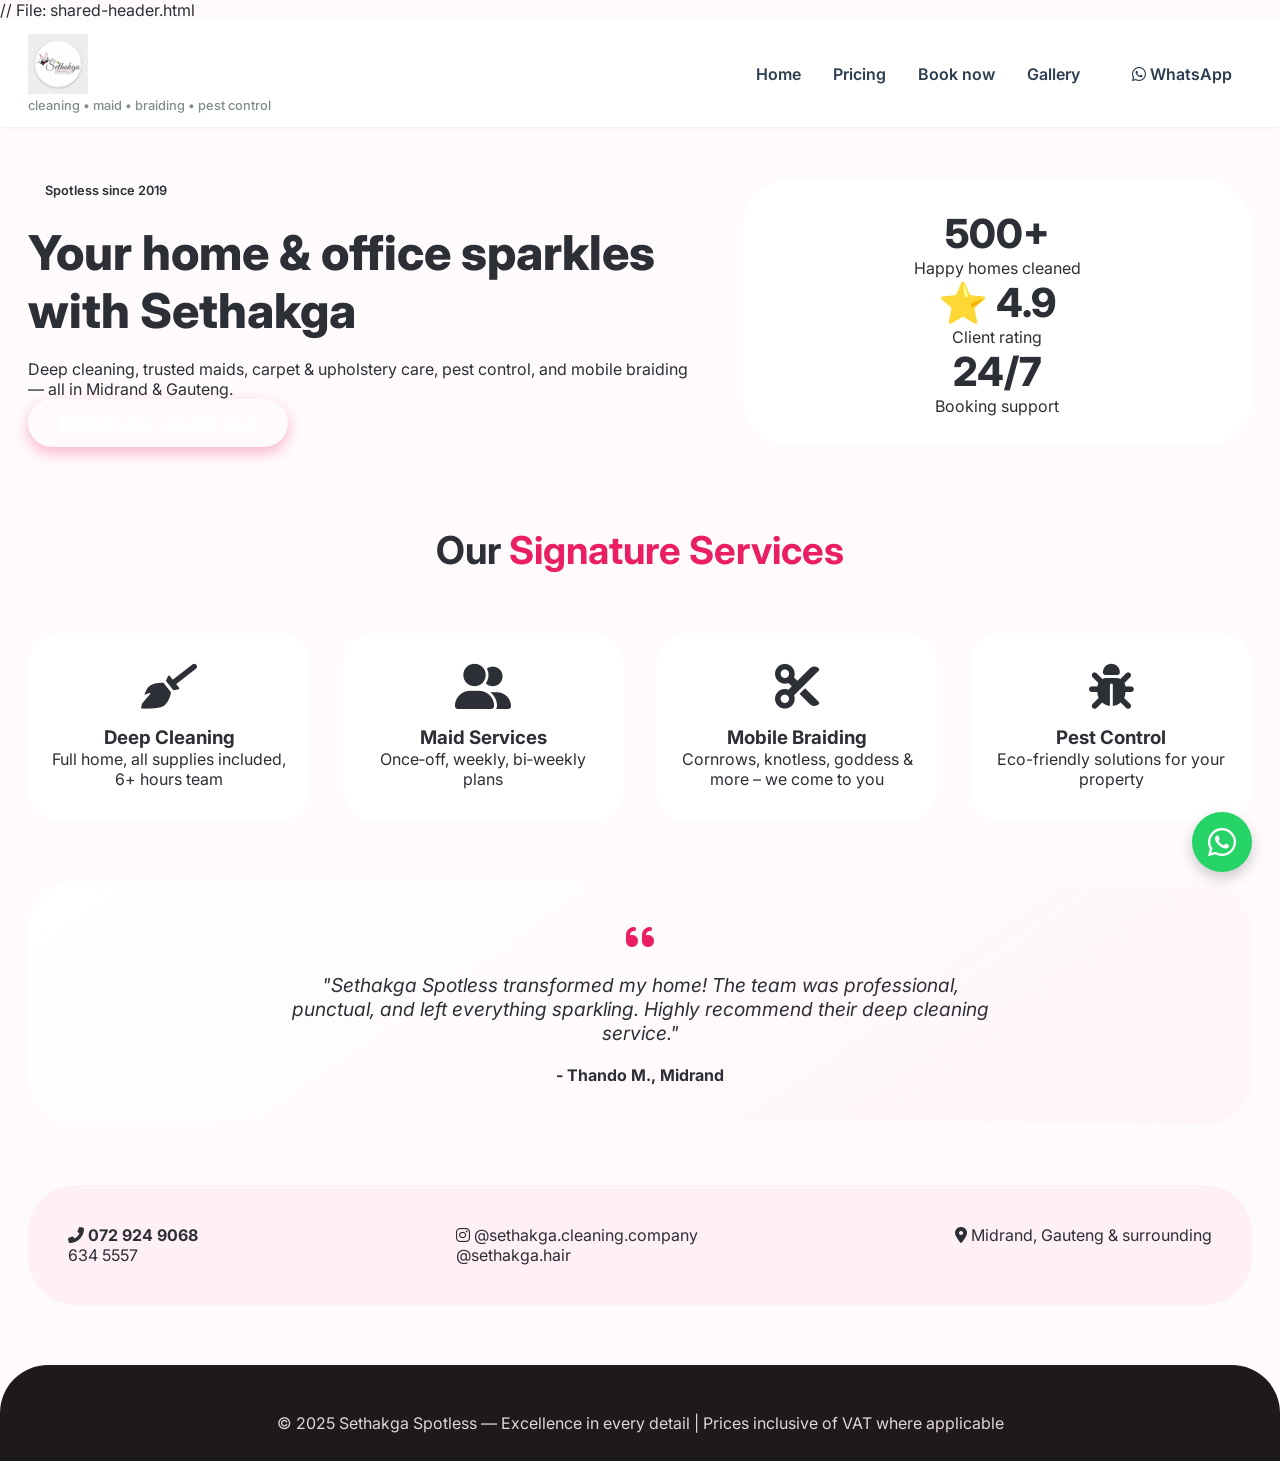
==== commit 88f10ce5: "Update index.html" ====
--- a/index.html
+++ b/index.html
@@ -1,4 +1,3 @@
-// File: index.html
 <!DOCTYPE html>
 <html lang="en">
 <head>
--- a/shared.css
+++ b/shared.css
@@ -0,0 +1,31 @@
+// File: shared.css
+:root {
+  --pink-primary: #e91e63;
+  --pink-soft: #ff80ab;
+  --pink-light: #ffe4ec;
+  --pink-dark: #c2185b;
+  --shadow-sm: 0 10px 25px -5px rgba(0, 0, 0, 0.05);
+  --shadow-md: 0 20px 35px -12px rgba(233, 30, 99, 0.15);
+}
+* { margin: 0; padding: 0; box-sizing: border-box; }
+body { font-family: 'Inter', sans-serif; background-color: #fffafc; color: #2d2f36; scroll-behavior: smooth; }
+.container { max-width: 1280px; margin: 0 auto; padding: 0 28px; }
+nav { background: rgba(255,255,255,0.96); backdrop-filter: blur(8px); position: sticky; top: 0; z-index: 100; padding: 14px 0; box-shadow: 0 1px 3px rgba(0,0,0,0.05); }
+.nav-container { display: flex; justify-content: space-between; align-items: center; flex-wrap: wrap; gap: 20px; }
+.logo h1 { font-size: 1.8rem; font-weight: 800; background: linear-gradient(135deg, #e91e63, #ff6b8b); -webkit-background-clip: text; background-clip: text; color: transparent; }
+.logo span { font-size: 0.8rem; font-weight: 500; color: #7f8c8d; display: block; }
+.nav-links { display: flex; gap: 2rem; list-style: none; align-items: center; flex-wrap: wrap; }
+.nav-links a { text-decoration: none; font-weight: 600; color: #2c3e50; transition: 0.2s; }
+.nav-links a:hover { color: var(--pink-primary); }
+.btn-cta { background: var(--pink-primary); color: white; padding: 8px 20px; border-radius: 40px; font-weight: 600; }
+.btn-primary { background: var(--pink-primary); color: white; border: none; padding: 12px 28px; border-radius: 50px; font-weight: 700; cursor: pointer; transition: 0.2s; box-shadow: 0 4px 10px rgba(233,30,99,0.2); text-decoration: none; display: inline-block; }
+.btn-outline { background: transparent; border: 2px solid var(--pink-primary); padding: 10px 24px; border-radius: 50px; font-weight: 700; color: var(--pink-primary); cursor: pointer; }
+footer { background: #1e1a1c; color: #e2d4d9; padding: 48px 0 28px; border-radius: 48px 48px 0 0; margin-top: 60px; text-align: center; }
+.whatsapp-float { position: fixed; bottom: 28px; right: 28px; background: #25d366; width: 60px; height: 60px; border-radius: 50%; display: flex; align-items: center; justify-content: center; font-size: 2rem; color: white; box-shadow: 0 6px 14px rgba(0,0,0,0.2); z-index: 99; text-decoration: none; }
+.loading-overlay { position: fixed; top:0; left:0; width:100%; height:100%; background: rgba(255,245,248,0.98); backdrop-filter: blur(8px); z-index: 2000; display: none; justify-content: center; align-items: center; flex-direction: column; gap: 20px; }
+.loader { width: 80px; height: 80px; border: 8px solid #ffe0e8; border-top: 8px solid var(--pink-primary); border-radius: 50%; animation: spin 1s linear infinite; }
+.bubbles { display: flex; gap: 12px; }
+.bubble { width: 12px; height: 12px; background: var(--pink-soft); border-radius: 50%; animation: bounce 0.6s infinite alternate; }
+@keyframes spin { 0% { transform: rotate(0deg); } 100% { transform: rotate(360deg); } }
+@keyframes bounce { from { transform: translateY(0); } to { transform: translateY(-15px); } }
+@media (max-width: 700px) { .nav-links { gap: 1rem; } .container { padding: 0 20px; } }
